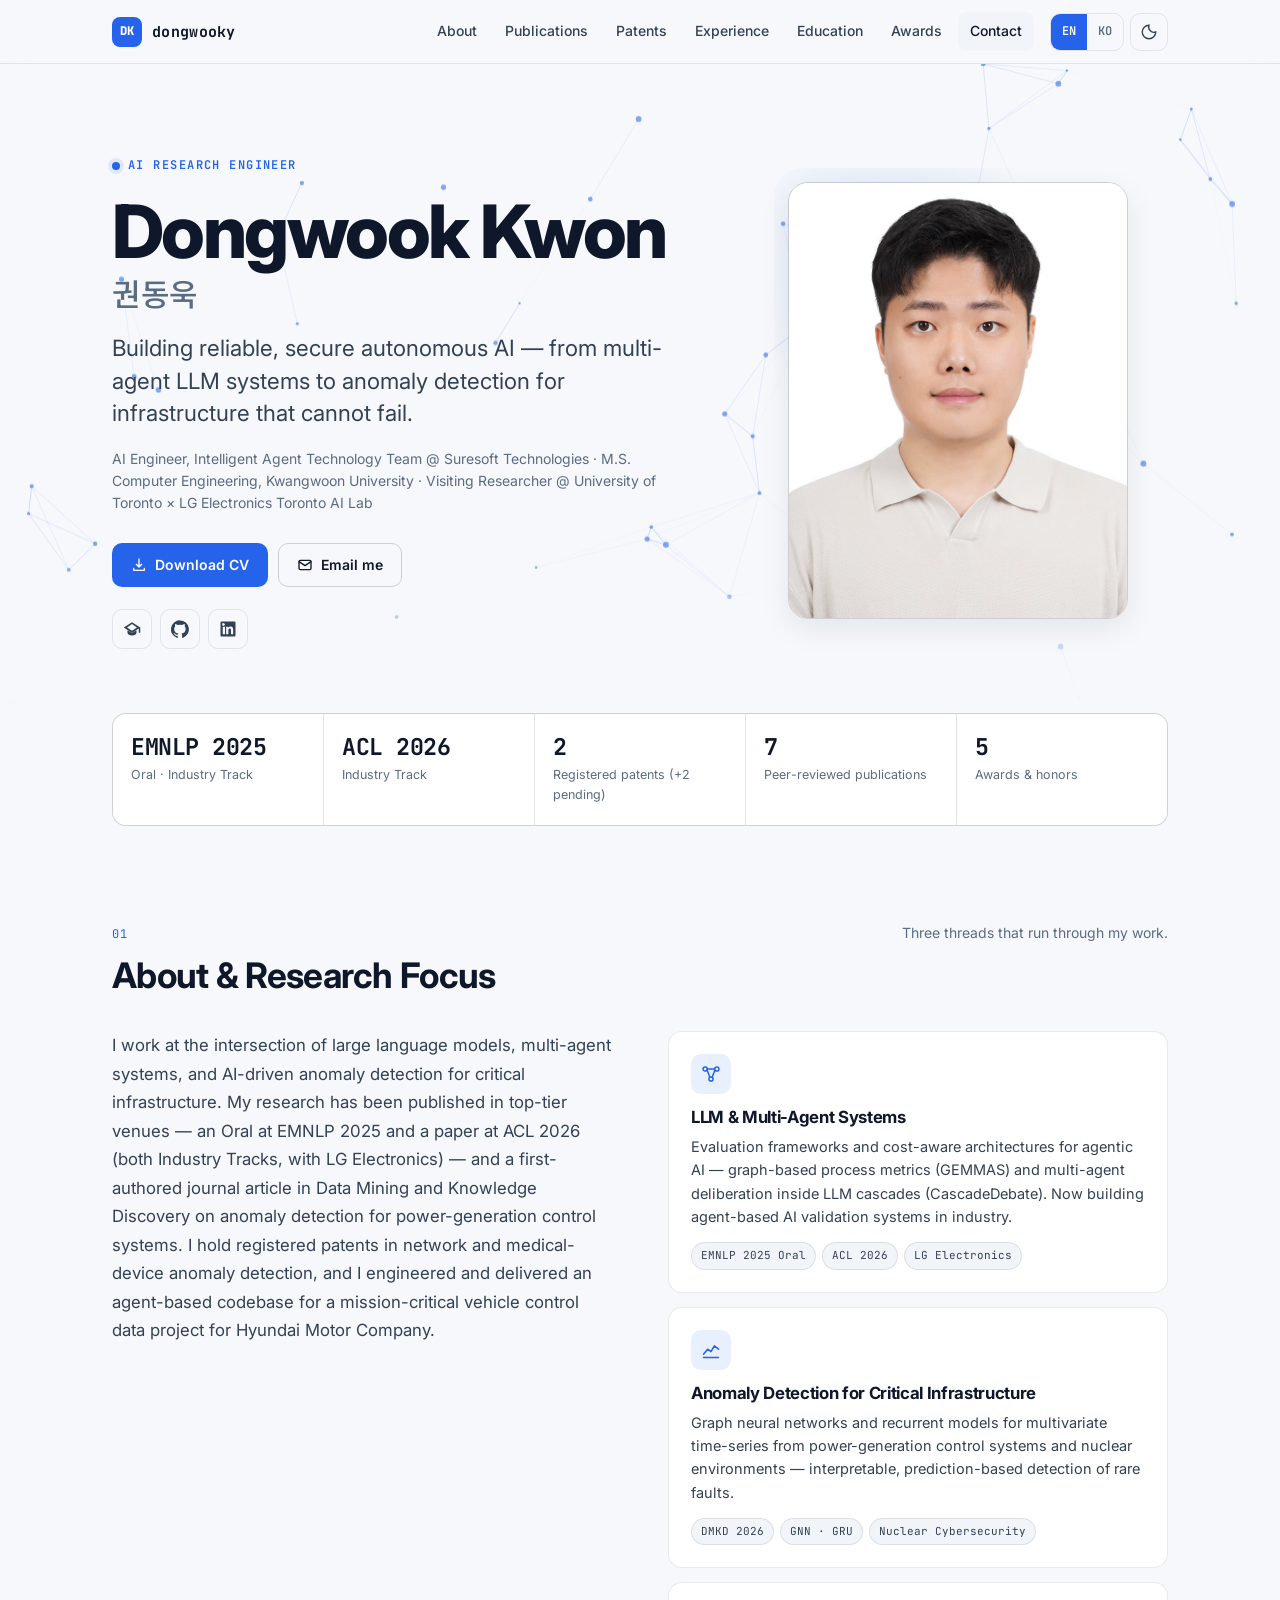
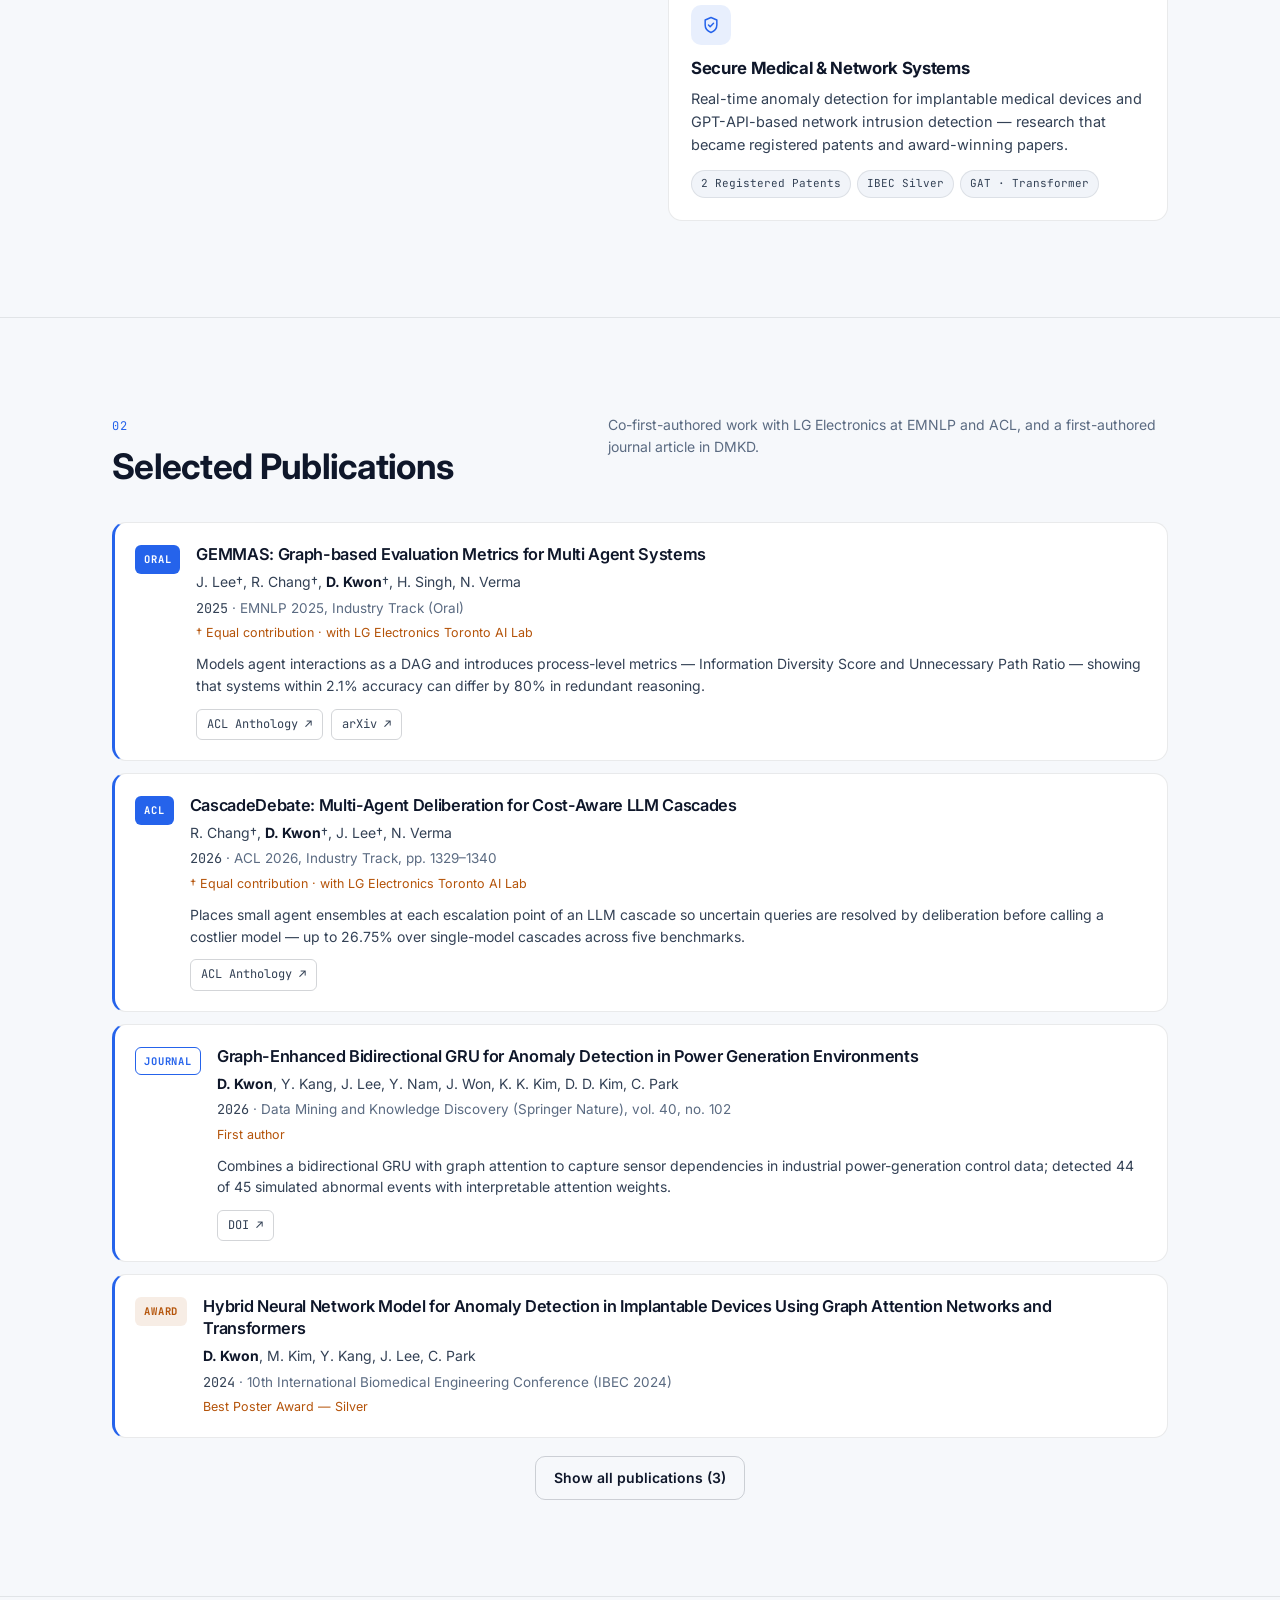
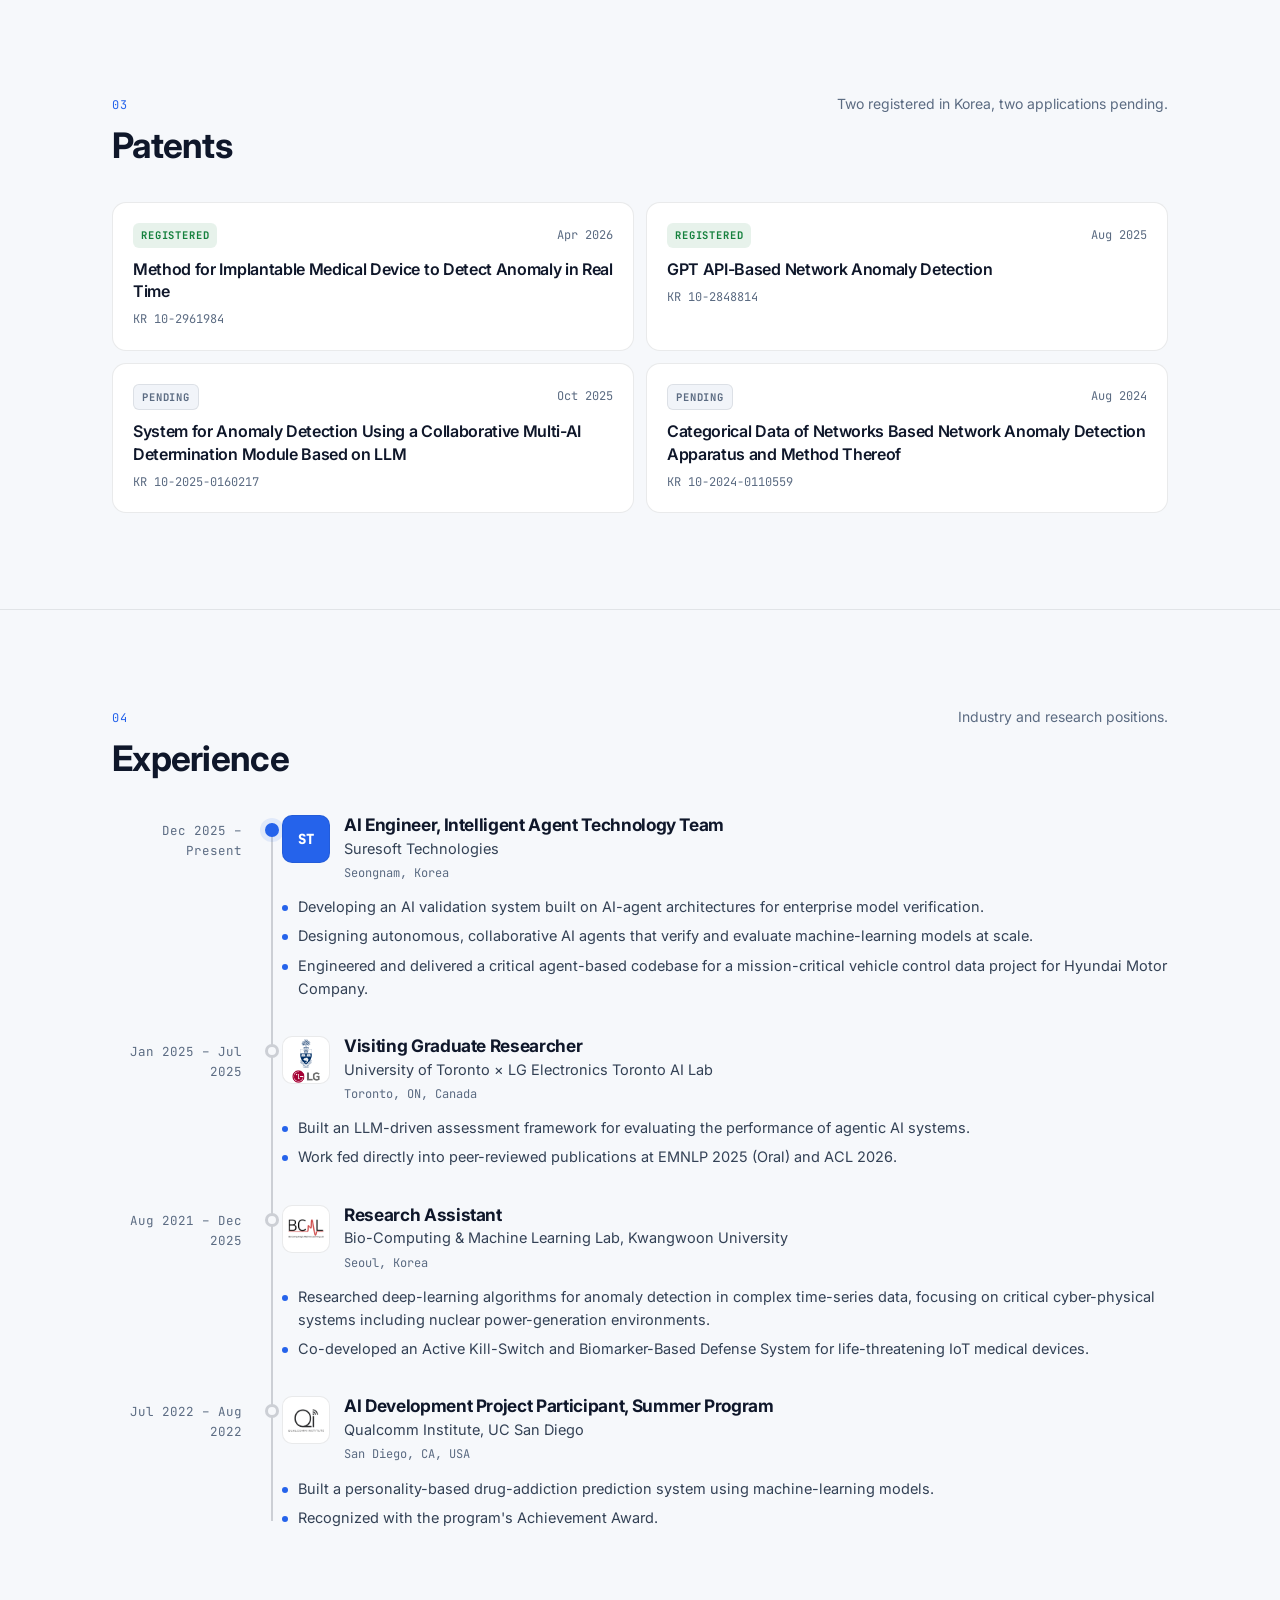
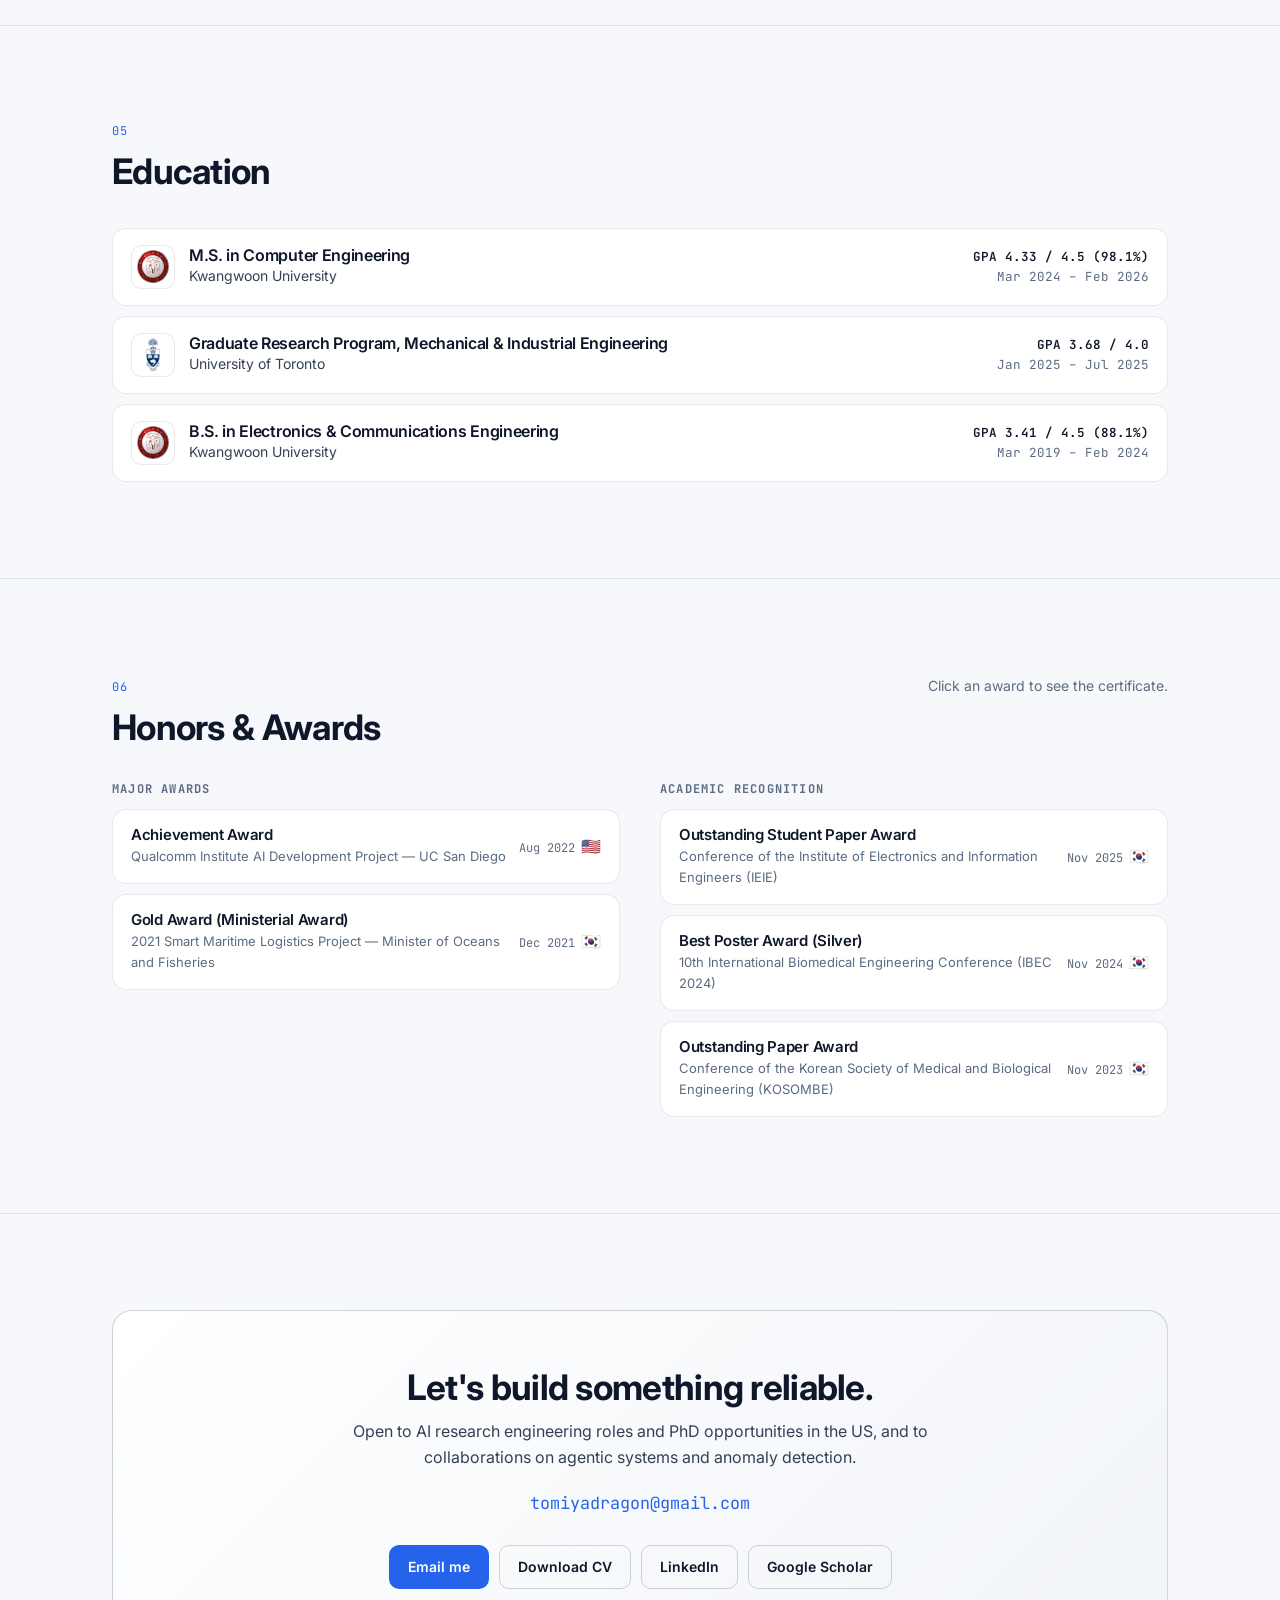
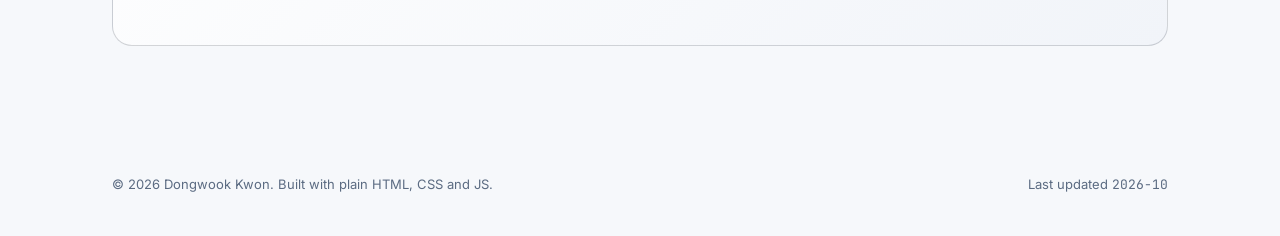
==== index.html @ 7deb4c3d "Remove 'open to roles' chip from hero Co-Authored-By: Claude Fable 5.1 <noreply@anthropic.com>" ====
<!doctype html>
<html lang="en">
<head>
  <meta charset="utf-8">
  <meta name="viewport" content="width=device-width, initial-scale=1">
  <title>Dongwook Kwon — AI Research Engineer</title>
  <meta name="description" content="Dongwook Kwon — AI Research Engineer working on LLM multi-agent systems and anomaly detection for critical infrastructure. EMNLP 2025 Oral, ACL 2026, DMKD journal, registered patents.">
  <meta name="author" content="Dongwook Kwon">
  <link rel="canonical" href="https://dongwooky.github.io/">
  <link rel="alternate" hreflang="en" href="https://dongwooky.github.io/">
  <link rel="alternate" hreflang="ko" href="https://dongwooky.github.io/?lang=ko">
  <meta name="theme-color" content="#0b0f17">

  <meta property="og:type" content="profile">
  <meta property="og:title" content="Dongwook Kwon — AI Research Engineer">
  <meta property="og:description" content="LLM multi-agent systems · anomaly detection for critical infrastructure · EMNLP 2025 Oral · ACL 2026 · registered patents.">
  <meta property="og:url" content="https://dongwooky.github.io/">
  <meta property="og:image" content="https://dongwooky.github.io/assets/img/og.jpg">
  <meta name="twitter:card" content="summary_large_image">

  <link rel="icon" href="data:image/svg+xml,%3Csvg xmlns='http://www.w3.org/2000/svg' viewBox='0 0 64 64'%3E%3Crect width='64' height='64' rx='14' fill='%235b9dff'/%3E%3Ctext x='32' y='42' font-family='ui-monospace,Menlo,monospace' font-size='28' font-weight='800' text-anchor='middle' fill='%230b0f17'%3EDK%3C/text%3E%3C/svg%3E">

  <link rel="preconnect" href="https://fonts.googleapis.com">
  <link rel="preconnect" href="https://fonts.gstatic.com" crossorigin>
  <link href="https://fonts.googleapis.com/css2?family=Inter:wght@400;500;600;700;800&family=JetBrains+Mono:wght@400;500;700&family=Noto+Sans+KR:wght@400;500;700&display=swap" rel="stylesheet">
  <link rel="stylesheet" href="assets/css/main.css">

  <script type="application/ld+json">
  {
    "@context": "https://schema.org",
    "@type": "Person",
    "name": "Dongwook Kwon",
    "alternateName": "권동욱",
    "jobTitle": "AI Research Engineer",
    "worksFor": { "@type": "Organization", "name": "Suresoft Technologies" },
    "alumniOf": [
      { "@type": "CollegeOrUniversity", "name": "Kwangwoon University" },
      { "@type": "CollegeOrUniversity", "name": "University of Toronto" }
    ],
    "url": "https://dongwooky.github.io/",
    "image": "https://dongwooky.github.io/assets/img/profile.jpg",
    "email": "mailto:tomiyadragon@gmail.com",
    "sameAs": [
      "https://scholar.google.com/citations?user=4dZoa_8AAAAJ",
      "https://github.com/dongwooky",
      "https://www.linkedin.com/in/dongwooky"
    ],
    "knowsAbout": ["Large Language Models", "Multi-Agent Systems", "Anomaly Detection", "Graph Neural Networks", "Cyber-Physical Systems Security"]
  }
  </script>
</head>
<body>

<header class="nav">
  <div class="container">
    <a class="brand" href="#top"><span class="brand-mark">DK</span><span data-lang-only="en">dongwooky</span><span data-lang-only="ko">권동욱</span></a>
    <nav class="nav-links" aria-label="Primary">
      <a href="#about" data-i18n="nav.about">About</a>
      <a href="#publications" data-i18n="nav.publications">Publications</a>
      <a href="#patents" data-i18n="nav.patents">Patents</a>
      <a href="#experience" data-i18n="nav.experience">Experience</a>
      <a href="#education" data-i18n="nav.education">Education</a>
      <a href="#awards" data-i18n="nav.awards">Awards</a>
      <a href="#contact" data-i18n="nav.contact">Contact</a>
    </nav>
    <div class="nav-tools">
      <div class="lang-toggle" role="group" aria-label="Language">
        <button type="button" data-lang="en" aria-pressed="true">EN</button>
        <button type="button" data-lang="ko" aria-pressed="false">KO</button>
      </div>
      <button class="icon-btn" id="theme-btn" type="button" aria-label="Toggle color theme">
        <svg viewBox="0 0 24 24" fill="none" stroke="currentColor" stroke-width="1.8" stroke-linecap="round"><path d="M12 3a9 9 0 1 0 9 9 7 7 0 0 1-9-9z"/></svg>
      </button>
      <button class="icon-btn menu-btn" id="menu-btn" type="button" aria-label="Menu" aria-expanded="false" aria-controls="mobile-menu">
        <svg viewBox="0 0 24 24" fill="none" stroke="currentColor" stroke-width="2" stroke-linecap="round"><path d="M4 7h16M4 12h16M4 17h16"/></svg>
      </button>
    </div>
  </div>
</header>
<nav class="mobile-menu" id="mobile-menu" aria-label="Mobile">
  <a href="#about" data-i18n="nav.about">About</a>
  <a href="#publications" data-i18n="nav.publications">Publications</a>
  <a href="#patents" data-i18n="nav.patents">Patents</a>
  <a href="#experience" data-i18n="nav.experience">Experience</a>
  <a href="#education" data-i18n="nav.education">Education</a>
  <a href="#awards" data-i18n="nav.awards">Awards</a>
  <a href="#contact" data-i18n="nav.contact">Contact</a>
</nav>

<main id="top">
  <!-- ① Hero -->
  <section class="hero">
    <canvas class="hero-bg" id="hero-bg" aria-hidden="true"></canvas>
    <div class="container">
      <div class="hero-grid">
        <div>
          <div class="eyebrow" id="hero-role">AI Research Engineer</div>
          <h1 id="hero-name">Dongwook Kwon<span class="alt">권동욱</span></h1>
          <p class="tagline" id="hero-tagline">Building reliable, secure autonomous AI — from multi-agent LLM systems to anomaly detection for infrastructure that cannot fail.</p>
          <p class="affil" id="hero-affil">AI Engineer @ Suresoft Technologies · M.S. Computer Engineering, Kwangwoon University · Visiting Researcher @ University of Toronto × LG Electronics Toronto AI Lab</p>
          <div class="cta-row">
            <a class="btn btn-primary" data-link="cv" href="Dongwook_Kwon_CV.pdf" download>
              <svg viewBox="0 0 24 24" fill="none" stroke="currentColor" stroke-width="2" stroke-linecap="round" stroke-linejoin="round"><path d="M12 3v12m0 0 4-4m-4 4-4-4M4 17v3h16v-3"/></svg>
              <span data-i18n="hero.cv">Download CV</span>
            </a>
            <a class="btn" data-link="email" href="mailto:tomiyadragon@gmail.com">
              <svg viewBox="0 0 24 24" fill="none" stroke="currentColor" stroke-width="2" stroke-linecap="round" stroke-linejoin="round"><rect x="3" y="5" width="18" height="14" rx="2"/><path d="m3 7 9 6 9-6"/></svg>
              <span data-i18n="hero.email">Email me</span>
            </a>
          </div>
          <div class="social-row">
            <a data-link="scholar" href="https://scholar.google.com/citations?user=4dZoa_8AAAAJ&hl=en" target="_blank" rel="noopener" aria-label="Google Scholar" title="Google Scholar">
              <svg viewBox="0 0 24 24" fill="currentColor"><path d="M12 3 1 10l11 7 9-5.7V17h2v-7L12 3zm0 2.4L18.6 10 12 14.2 5.4 10 12 5.4zM6 13.6V17c0 2 2.7 3.5 6 3.5s6-1.5 6-3.5v-3.4l-6 3.8-6-3.8z"/></svg>
            </a>
            <a data-link="github" href="https://github.com/dongwooky" target="_blank" rel="noopener" aria-label="GitHub" title="GitHub">
              <svg viewBox="0 0 24 24" fill="currentColor"><path d="M12 .5a12 12 0 0 0-3.8 23.4c.6.1.8-.3.8-.6v-2.2c-3.3.7-4-1.4-4-1.4-.6-1.4-1.4-1.8-1.4-1.8-1.1-.7.1-.7.1-.7 1.2.1 1.8 1.2 1.8 1.2 1.1 1.8 2.8 1.3 3.5 1 .1-.8.4-1.3.8-1.6-2.7-.3-5.5-1.3-5.5-5.9 0-1.3.5-2.4 1.2-3.2-.1-.3-.5-1.5.1-3.2 0 0 1-.3 3.3 1.2a11.5 11.5 0 0 1 6 0c2.3-1.5 3.3-1.2 3.3-1.2.6 1.7.2 2.9.1 3.2.8.8 1.2 1.9 1.2 3.2 0 4.6-2.8 5.6-5.5 5.9.4.4.8 1.1.8 2.2v3.3c0 .3.2.7.8.6A12 12 0 0 0 12 .5z"/></svg>
            </a>
            <a data-link="linkedin" href="https://www.linkedin.com/in/dongwooky" target="_blank" rel="noopener" aria-label="LinkedIn" title="LinkedIn">
              <svg viewBox="0 0 24 24" fill="currentColor"><path d="M20.4 2H3.6A1.6 1.6 0 0 0 2 3.6v16.8A1.6 1.6 0 0 0 3.6 22h16.8a1.6 1.6 0 0 0 1.6-1.6V3.6A1.6 1.6 0 0 0 20.4 2zM8 19H5V9h3v10zM6.5 7.7a1.8 1.8 0 1 1 0-3.5 1.8 1.8 0 0 1 0 3.5zM19 19h-3v-4.9c0-1.2 0-2.7-1.6-2.7s-1.9 1.3-1.9 2.6V19h-3V9h2.9v1.4a3.2 3.2 0 0 1 2.9-1.6c3 0 3.6 2 3.6 4.6V19z"/></svg>
            </a>
          </div>
        </div>
        <div class="hero-photo">
          <img src="assets/img/profile.jpg" alt="Portrait of Dongwook Kwon" width="700" height="900" fetchpriority="high">
        </div>
      </div>
    </div>
  </section>

  <!-- Impact strip -->
  <div class="impact">
    <div class="container">
      <div class="impact-grid" id="impact-grid"></div>
    </div>
  </div>

  <!-- ② About + research focus -->
  <section class="section" id="about">
    <div class="container">
      <div class="section-head reveal">
        <div><span class="num">01</span><h2 data-i18n="about.title">About & Research Focus</h2></div>
        <p class="sub" data-i18n="about.sub">Three threads that run through my work.</p>
      </div>
      <div class="about-grid">
        <p class="about-text reveal" id="about-text"></p>
        <div class="research-cards reveal" id="research-cards"></div>
      </div>
    </div>
  </section>

  <!-- ③ Publications -->
  <section class="section" id="publications">
    <div class="container">
      <div class="section-head reveal">
        <div><span class="num">02</span><h2 data-i18n="pubs.title">Selected Publications</h2></div>
        <p class="sub" data-i18n="pubs.sub"></p>
      </div>
      <div class="pub-list reveal" id="pub-featured">
        <noscript>
          <p>GEMMAS: Graph-based Evaluation Metrics for Multi Agent Systems — EMNLP 2025 Industry Track (Oral). CascadeDebate: Multi-Agent Deliberation for Cost-Aware LLM Cascades — ACL 2026 Industry Track. Graph-Enhanced Bidirectional GRU for Anomaly Detection in Power Generation Environments — Data Mining and Knowledge Discovery, 2026.</p>
        </noscript>
      </div>
      <div class="pub-list pub-rest" id="pub-rest" hidden></div>
      <div class="pub-more"><button class="btn" id="pub-toggle" type="button" aria-expanded="false" aria-controls="pub-rest" hidden></button></div>
    </div>
  </section>

  <!-- ④ Patents -->
  <section class="section" id="patents">
    <div class="container">
      <div class="section-head reveal">
        <div><span class="num">03</span><h2 data-i18n="patents.title">Patents</h2></div>
        <p class="sub" data-i18n="patents.sub"></p>
      </div>
      <div class="patent-grid reveal" id="patent-grid"></div>
    </div>
  </section>

  <!-- ⑤ Experience -->
  <section class="section" id="experience">
    <div class="container">
      <div class="section-head reveal">
        <div><span class="num">04</span><h2 data-i18n="exp.title">Experience</h2></div>
        <p class="sub" data-i18n="exp.sub"></p>
      </div>
      <div class="timeline reveal" id="timeline"></div>
    </div>
  </section>

  <!-- ⑥ Education -->
  <section class="section" id="education">
    <div class="container">
      <div class="section-head reveal">
        <div><span class="num">05</span><h2 data-i18n="edu.title">Education</h2></div>
      </div>
      <div class="edu-list reveal" id="edu-list"></div>
    </div>
  </section>

  <!-- ⑦ Awards -->
  <section class="section" id="awards">
    <div class="container">
      <div class="section-head reveal">
        <div><span class="num">06</span><h2 data-i18n="awards.title">Honors & Awards</h2></div>
        <p class="sub" data-i18n="awards.sub"></p>
      </div>
      <div class="award-groups reveal">
        <div class="award-group"><h3 data-i18n="awards.major">Major awards</h3><div class="award-list" id="awards-major"></div></div>
        <div class="award-group"><h3 data-i18n="awards.academic">Academic recognition</h3><div class="award-list" id="awards-academic"></div></div>
      </div>
    </div>
  </section>

  <!-- ⑧ Contact -->
  <section class="section" id="contact">
    <div class="container">
      <div class="contact-box reveal">
        <h2 data-i18n="contact.title">Let's build something reliable.</h2>
        <p data-i18n="contact.sub"></p>
        <a class="email" data-link="email" href="mailto:tomiyadragon@gmail.com">tomiyadragon@gmail.com</a>
        <div class="cta-row">
          <a class="btn btn-primary" data-link="email" href="mailto:tomiyadragon@gmail.com"><span data-i18n="hero.email">Email me</span></a>
          <a class="btn" data-link="cv" href="Dongwook_Kwon_CV.pdf" download><span data-i18n="hero.cv">Download CV</span></a>
          <a class="btn" data-link="linkedin" href="https://www.linkedin.com/in/dongwooky" target="_blank" rel="noopener">LinkedIn</a>
          <a class="btn" data-link="scholar" href="https://scholar.google.com/citations?user=4dZoa_8AAAAJ&hl=en" target="_blank" rel="noopener">Google Scholar</a>
        </div>
      </div>
    </div>
  </section>
</main>

<footer>
  <div class="container">
    <span>© <span id="year"></span> <span data-i18n="footer.rights">Dongwook Kwon.</span></span>
    <span><span data-i18n="footer.updated">Last updated</span> <span class="mono">2026-10</span></span>
  </div>
</footer>

<div class="lightbox" id="lightbox" role="dialog" aria-modal="true" aria-label="Award certificate">
  <button class="close" type="button" aria-label="Close">
    <svg viewBox="0 0 24 24" width="20" height="20" fill="none" stroke="currentColor" stroke-width="2" stroke-linecap="round"><path d="M6 6l12 12M18 6 6 18"/></svg>
  </button>
  <img src="" alt="">
  <div class="cap"></div>
</div>

<script src="assets/js/network-bg.js" defer></script>
<script src="assets/js/main.js" defer></script>
</body>
</html>
---- assets/css/main.css ----
/* ==========================================================================
   dongwooky.github.io — design tokens & layout
   One accent color, dark by default, light via system preference or toggle.
   ========================================================================== */

:root {
  --bg: #0b0f17;
  --bg-2: #0f1520;
  --surface: #141b28;
  --surface-2: #1a2334;
  --border: rgba(255, 255, 255, 0.08);
  --border-strong: rgba(255, 255, 255, 0.16);
  --text: #e9eef6;
  --text-2: #b7c2d3;
  --muted: #8b97ab;
  --accent: #5b9dff;
  --accent-ink: #0b0f17;
  --accent-soft: rgba(91, 157, 255, 0.14);
  --green: #3ecf8e;
  --green-soft: rgba(62, 207, 142, 0.14);
  --amber: #f5b14c;
  --amber-soft: rgba(245, 177, 76, 0.14);
  --shadow: 0 10px 30px rgba(0, 0, 0, 0.35);
  --radius: 14px;
  --radius-sm: 8px;
  --font-sans: "Inter", "Noto Sans KR", system-ui, -apple-system, "Segoe UI", sans-serif;
  --font-mono: "JetBrains Mono", ui-monospace, SFMono-Regular, Menlo, monospace;
  --nav-h: 64px;
  --max-w: 1120px;
  --gutter: 16px;
  color-scheme: dark;
}

:root[data-theme="light"] {
  --bg: #f6f8fb;
  --bg-2: #ffffff;
  --surface: #ffffff;
  --surface-2: #f1f4f9;
  --border: rgba(15, 23, 42, 0.09);
  --border-strong: rgba(15, 23, 42, 0.18);
  --text: #0f172a;
  --text-2: #334155;
  --muted: #5b6b82;
  --accent: #2563eb;
  --accent-ink: #ffffff;
  --accent-soft: rgba(37, 99, 235, 0.1);
  --green: #15803d;
  --green-soft: rgba(21, 128, 61, 0.1);
  --amber: #b45309;
  --amber-soft: rgba(180, 83, 9, 0.1);
  --shadow: 0 10px 30px rgba(15, 23, 42, 0.08);
  color-scheme: light;
}

@media (prefers-color-scheme: light) {
  :root:not([data-theme="dark"]) {
    --bg: #f6f8fb;
    --bg-2: #ffffff;
    --surface: #ffffff;
    --surface-2: #f1f4f9;
    --border: rgba(15, 23, 42, 0.09);
    --border-strong: rgba(15, 23, 42, 0.18);
    --text: #0f172a;
    --text-2: #334155;
    --muted: #5b6b82;
    --accent: #2563eb;
    --accent-ink: #ffffff;
    --accent-soft: rgba(37, 99, 235, 0.1);
    --green: #15803d;
    --green-soft: rgba(21, 128, 61, 0.1);
    --amber: #b45309;
    --amber-soft: rgba(180, 83, 9, 0.1);
    --shadow: 0 10px 30px rgba(15, 23, 42, 0.08);
    color-scheme: light;
  }
}

/* ---------- base ---------- */
*, *::before, *::after { box-sizing: border-box; }
html { scroll-behavior: smooth; -webkit-text-size-adjust: 100%; }
html:lang(ko) { --font-sans: "Noto Sans KR", "Inter", system-ui, sans-serif; }
body {
  margin: 0;
  background: var(--bg);
  color: var(--text);
  font-family: var(--font-sans);
  font-size: 16px;
  line-height: 1.6;
  -webkit-font-smoothing: antialiased;
  overflow-x: hidden;
}
h1, h2, h3, h4 { margin: 0; line-height: 1.15; letter-spacing: -0.02em; }
p { margin: 0; }
a { color: var(--accent); text-decoration: none; }
a:hover { text-decoration: underline; text-underline-offset: 3px; }
ul { margin: 0; padding: 0; list-style: none; }
img { max-width: 100%; display: block; }
button { font: inherit; color: inherit; background: none; border: 0; cursor: pointer; padding: 0; }
:focus-visible { outline: 2px solid var(--accent); outline-offset: 3px; border-radius: 4px; }
.sr-only { position: absolute; width: 1px; height: 1px; overflow: hidden; clip: rect(0 0 0 0); white-space: nowrap; }
.mono { font-family: var(--font-mono); }

.container { width: 100%; max-width: var(--max-w); margin: 0 auto; padding: 0 var(--gutter); }
@media (min-width: 720px) { :root { --gutter: 32px; } }

/* ---------- nav ---------- */
.nav {
  position: sticky; top: 0; z-index: 50;
  height: var(--nav-h);
  background: color-mix(in srgb, var(--bg) 78%, transparent);
  backdrop-filter: blur(14px); -webkit-backdrop-filter: blur(14px);
  border-bottom: 1px solid var(--border);
}
.nav .container { height: 100%; display: flex; align-items: center; gap: 16px; }
.brand {
  font-family: var(--font-mono); font-weight: 700; font-size: 15px; letter-spacing: 0.02em;
  color: var(--text); display: inline-flex; align-items: center; gap: 10px; text-decoration: none;
}
.brand:hover { text-decoration: none; }
.brand-mark {
  width: 30px; height: 30px; border-radius: 8px; background: var(--accent); color: var(--accent-ink);
  display: grid; place-items: center; font-size: 12px; font-weight: 800;
}
.nav-links { display: none; margin-left: auto; gap: 4px; }
.nav-links a {
  color: var(--text-2); font-size: 14px; font-weight: 500; padding: 8px 12px; border-radius: 8px;
}
.nav-links a:hover, .nav-links a.active { color: var(--text); background: var(--surface-2); text-decoration: none; }
.nav-tools { margin-left: auto; display: flex; align-items: center; gap: 6px; }
@media (min-width: 900px) { .nav-links { display: flex; } .nav-tools { margin-left: 0; } }

.icon-btn {
  width: 38px; height: 38px; border-radius: 10px; display: grid; place-items: center;
  color: var(--text-2); border: 1px solid var(--border);
}
.icon-btn:hover { background: var(--surface-2); color: var(--text); }
.icon-btn svg { width: 18px; height: 18px; }
.lang-toggle {
  display: inline-flex; border: 1px solid var(--border); border-radius: 10px; overflow: hidden; height: 38px;
  font-family: var(--font-mono); font-size: 12px; font-weight: 600;
}
.lang-toggle button { padding: 0 11px; color: var(--muted); }
.lang-toggle button[aria-pressed="true"] { background: var(--accent); color: var(--accent-ink); }
.menu-btn { display: grid; }
@media (min-width: 900px) { .menu-btn { display: none; } }

.mobile-menu {
  display: none; position: fixed; inset: var(--nav-h) 0 auto 0; z-index: 49;
  background: var(--bg-2); border-bottom: 1px solid var(--border); padding: 8px var(--gutter) 16px;
}
.mobile-menu.open { display: block; }
.mobile-menu a { display: block; padding: 12px 8px; color: var(--text); font-weight: 500; border-radius: 8px; }
.mobile-menu a:hover { background: var(--surface-2); text-decoration: none; }

/* ---------- hero ---------- */
.hero { position: relative; overflow: hidden; padding: 56px 0 40px; }
.hero-bg { position: absolute; inset: 0; width: 100%; height: 100%; pointer-events: none; }
.hero::after {
  content: ""; position: absolute; inset: auto 0 0 0; height: 160px; pointer-events: none;
  background: linear-gradient(to bottom, transparent, var(--bg));
}
.hero .container { position: relative; z-index: 1; }
.hero-grid { display: grid; gap: 28px; align-items: center; }
.hero-photo { order: -1; }
@media (min-width: 860px) {
  .hero-grid { grid-template-columns: 1.4fr 1fr; gap: 48px; }
  .hero { padding: 88px 0 56px; }
  .hero-photo { order: 0; }
}

.eyebrow {
  display: inline-flex; align-items: center; gap: 8px;
  font-family: var(--font-mono); font-size: 12px; font-weight: 600; letter-spacing: 0.12em; text-transform: uppercase;
  color: var(--accent); margin-bottom: 18px;
}
.eyebrow::before { content: ""; width: 8px; height: 8px; border-radius: 50%; background: var(--accent); box-shadow: 0 0 0 4px var(--accent-soft); }
.hero h1 {
  font-size: clamp(2.6rem, 7vw, 4.6rem); font-weight: 800; letter-spacing: -0.035em; line-height: 1.02;
}
.hero h1 .alt { display: block; font-size: 0.42em; font-weight: 500; color: var(--muted); letter-spacing: 0.02em; margin-top: 10px; }
.hero .tagline { font-size: clamp(1.1rem, 2.2vw, 1.4rem); color: var(--text-2); margin-top: 22px; max-width: 34em; line-height: 1.45; font-weight: 400; }
.hero .affil { color: var(--muted); font-size: 14px; margin-top: 18px; max-width: 40em; }
.cta-row { display: flex; flex-wrap: wrap; gap: 10px; margin-top: 28px; }
.btn {
  display: inline-flex; align-items: center; gap: 8px; height: 44px; padding: 0 18px; border-radius: 10px;
  font-weight: 600; font-size: 14px; border: 1px solid var(--border-strong); color: var(--text);
  transition: transform 0.15s ease, background 0.15s ease;
}
.btn:hover { text-decoration: none; background: var(--surface-2); transform: translateY(-1px); }
.btn svg { width: 16px; height: 16px; }
.btn-primary { background: var(--accent); color: var(--accent-ink); border-color: transparent; }
.btn-primary:hover { background: var(--accent); filter: brightness(1.08); }
.social-row { display: flex; gap: 8px; margin-top: 22px; }
.social-row a { width: 40px; height: 40px; border-radius: 10px; border: 1px solid var(--border); display: grid; place-items: center; color: var(--text-2); }
.social-row a:hover { color: var(--text); background: var(--surface-2); text-decoration: none; }
.social-row svg { width: 18px; height: 18px; }

/* mobile: compact square portrait above the name; desktop: tall portrait beside it */
.hero-photo { position: relative; width: 148px; margin: 0 0 8px; }
.hero-photo img {
  width: 100%; height: auto; aspect-ratio: 1; object-fit: cover; object-position: 50% 30%; border-radius: 20px;
  border: 1px solid var(--border-strong); box-shadow: var(--shadow);
}
@media (min-width: 860px) {
  .hero-photo { width: 100%; max-width: 340px; margin: 0 auto; }
  .hero-photo img { aspect-ratio: 7 / 9; object-position: 50% 50%; }
}
.hero-photo::before {
  content: ""; position: absolute; inset: -14px; border-radius: 28px; z-index: -1;
  background: radial-gradient(60% 60% at 30% 20%, var(--accent-soft), transparent 70%);
}

/* ---------- impact strip ---------- */
.impact { position: relative; z-index: 1; margin-top: 8px; }
.impact-grid {
  display: grid; grid-template-columns: repeat(2, 1fr); gap: 1px;
  background: var(--border); border: 1px solid var(--border); border-radius: var(--radius); overflow: hidden;
}
@media (min-width: 760px) { .impact-grid { grid-template-columns: repeat(5, 1fr); } }
.stat { background: var(--surface); padding: 20px 18px; color: inherit; display: block; }
.stat:hover { background: var(--surface-2); text-decoration: none; }
.stat .v { font-family: var(--font-mono); font-size: 1.45rem; font-weight: 700; letter-spacing: -0.02em; color: var(--text); line-height: 1.1; }
.stat .l { font-size: 12.5px; color: var(--muted); margin-top: 6px; }
.stat:last-child:nth-child(odd) { grid-column: span 2; }
@media (min-width: 760px) { .stat:last-child:nth-child(odd) { grid-column: auto; } }

/* ---------- sections ---------- */
.section { padding: 72px 0; }
@media (min-width: 860px) { .section { padding: 96px 0; } }
.section + .section { border-top: 1px solid var(--border); }
.section-head { display: flex; align-items: baseline; justify-content: space-between; gap: 16px; flex-wrap: wrap; margin-bottom: 36px; }
.section-head h2 { font-size: clamp(1.6rem, 3.4vw, 2.2rem); font-weight: 700; }
.section-head .num { font-family: var(--font-mono); font-size: 12px; color: var(--accent); letter-spacing: 0.1em; margin-bottom: 10px; display: block; }
.section-head .sub { color: var(--muted); font-size: 14px; max-width: 40em; }

/* about */
.about-grid { display: grid; gap: 40px; }
@media (min-width: 860px) { .about-grid { grid-template-columns: 1fr 1fr; gap: 56px; align-items: start; } }
.about-text { font-size: 1.05rem; color: var(--text-2); line-height: 1.7; }
.research-cards { display: grid; gap: 14px; }
.card {
  background: var(--surface); border: 1px solid var(--border); border-radius: var(--radius); padding: 22px;
  transition: border-color 0.2s ease, transform 0.2s ease;
}
.card:hover { border-color: var(--border-strong); transform: translateY(-2px); }
.card-icon { width: 40px; height: 40px; border-radius: 10px; background: var(--accent-soft); color: var(--accent); display: grid; place-items: center; margin-bottom: 14px; }
.card-icon svg { width: 20px; height: 20px; }
.card h3 { font-size: 1.05rem; font-weight: 700; margin-bottom: 8px; }
.card p { color: var(--text-2); font-size: 14.5px; }
.tags { display: flex; flex-wrap: wrap; gap: 6px; margin-top: 14px; }
.tag { font-family: var(--font-mono); font-size: 11px; padding: 4px 9px; border-radius: 999px; background: var(--surface-2); color: var(--text-2); border: 1px solid var(--border); }

/* publications */
.pub-list { display: grid; gap: 12px; }
.pub {
  display: grid; grid-template-columns: auto 1fr; gap: 16px; align-items: start;
  background: var(--surface); border: 1px solid var(--border); border-radius: var(--radius); padding: 20px;
}
.pub.featured { border-left: 3px solid var(--accent); }
.badge {
  font-family: var(--font-mono); font-size: 10.5px; font-weight: 700; letter-spacing: 0.08em;
  padding: 5px 8px; border-radius: 6px; white-space: nowrap; margin-top: 2px;
  border: 1px solid var(--border-strong); color: var(--text-2);
}
.badge-ORAL, .badge-ACL { background: var(--accent); color: var(--accent-ink); border-color: transparent; }
.badge-JOURNAL { border-color: var(--accent); color: var(--accent); }
.badge-AWARD { background: var(--amber-soft); color: var(--amber); border-color: transparent; }
.pub h3 { font-size: 1.02rem; font-weight: 600; line-height: 1.35; }
.pub .authors { color: var(--text-2); font-size: 14px; margin-top: 6px; }
.pub .authors b { color: var(--text); font-weight: 700; }
.pub .venue { font-size: 13.5px; color: var(--muted); margin-top: 4px; }
.pub .venue .yr { font-family: var(--font-mono); color: var(--text-2); }
.pub .note { font-size: 12.5px; color: var(--amber); margin-top: 4px; }
.pub .summary { font-size: 14px; color: var(--text-2); margin-top: 10px; line-height: 1.55; }
.pub .links { display: flex; flex-wrap: wrap; gap: 8px; margin-top: 12px; }
.pub .links a {
  font-family: var(--font-mono); font-size: 12px; padding: 5px 10px; border-radius: 6px;
  border: 1px solid var(--border-strong); color: var(--text-2);
}
.pub .links a:hover { text-decoration: none; color: var(--text); background: var(--surface-2); }
.pub-more { margin-top: 18px; text-align: center; }
.pub-rest[hidden] { display: none; }
.pub-rest { margin-top: 12px; }

/* patents */
.patent-grid { display: grid; gap: 12px; }
@media (min-width: 760px) { .patent-grid { grid-template-columns: 1fr 1fr; } }
.patent { background: var(--surface); border: 1px solid var(--border); border-radius: var(--radius); padding: 20px; }
.patent-top { display: flex; align-items: center; justify-content: space-between; gap: 10px; margin-bottom: 10px; }
.status { font-family: var(--font-mono); font-size: 10.5px; font-weight: 700; letter-spacing: 0.08em; padding: 4px 8px; border-radius: 6px; }
.status-registered { background: var(--green-soft); color: var(--green); }
.status-pending { background: var(--surface-2); color: var(--muted); border: 1px solid var(--border); }
.patent .date { font-family: var(--font-mono); font-size: 12px; color: var(--muted); }
.patent h3 { font-size: 1rem; font-weight: 600; line-height: 1.4; }
.patent .num { font-family: var(--font-mono); font-size: 12px; color: var(--muted); margin-top: 8px; }

/* experience timeline */
.timeline { position: relative; display: grid; gap: 0; }
.timeline::before { content: ""; position: absolute; left: 11px; top: 8px; bottom: 8px; width: 2px; background: var(--border-strong); }
.exp { position: relative; padding: 0 0 36px 40px; }
.exp:last-child { padding-bottom: 0; }
.exp::before {
  content: ""; position: absolute; left: 5px; top: 8px; width: 14px; height: 14px; border-radius: 50%;
  background: var(--bg); border: 3px solid var(--border-strong);
}
.exp.current::before { border-color: var(--accent); background: var(--accent); box-shadow: 0 0 0 5px var(--accent-soft); }
.exp-head { display: flex; align-items: flex-start; gap: 14px; }
.exp-logo {
  flex: 0 0 48px; width: 48px; height: 48px; border-radius: 10px; background: #fff; border: 1px solid var(--border);
  display: grid; place-items: center; overflow: hidden;
}
.exp-logo img { width: 80%; height: 80%; object-fit: contain; }
.exp-logo.mono { background: var(--accent); color: var(--accent-ink); font-family: var(--font-mono); font-weight: 800; font-size: 14px; }
.exp-logo.dual { background: #fff; display: grid; grid-template-rows: 1fr 1fr; }
.exp-logo.dual img { width: 70%; height: 90%; margin: 0 auto; }
.exp h3 { font-size: 1.08rem; font-weight: 700; }
.exp .org { color: var(--text-2); font-size: 14.5px; margin-top: 2px; }
.exp .meta { font-family: var(--font-mono); font-size: 12px; color: var(--muted); margin-top: 4px; }
.exp ul { margin-top: 12px; display: grid; gap: 6px; color: var(--text-2); font-size: 14.5px; }
.exp li { position: relative; padding-left: 16px; }
.exp li::before { content: ""; position: absolute; left: 0; top: 10px; width: 6px; height: 6px; border-radius: 50%; background: var(--accent); }
@media (min-width: 860px) {
  .timeline::before { left: 159px; }
  .exp { display: grid; grid-template-columns: 130px 1fr; gap: 40px; padding-left: 0; }
  .exp::before { left: 153px; }
  .exp .period-col { font-family: var(--font-mono); font-size: 12.5px; color: var(--muted); padding-top: 6px; text-align: right; }
  .exp .meta .period { display: none; }
}
.exp .period-col { display: none; }
@media (min-width: 860px) { .exp .period-col { display: block; } }

/* education */
.edu-list { display: grid; gap: 10px; }
.edu {
  display: grid; grid-template-columns: 44px 1fr; gap: 14px; align-items: center;
  background: var(--surface); border: 1px solid var(--border); border-radius: var(--radius); padding: 16px 18px;
}
@media (min-width: 760px) { .edu { grid-template-columns: 44px 1fr auto; } }
.edu-logo { width: 44px; height: 44px; border-radius: 10px; background: #fff; border: 1px solid var(--border); display: grid; place-items: center; overflow: hidden; }
.edu-logo img { width: 78%; height: 78%; object-fit: contain; }
.edu h3 { font-size: 1rem; font-weight: 600; }
.edu .school { color: var(--text-2); font-size: 14px; }
.edu .right { font-family: var(--font-mono); font-size: 12.5px; color: var(--muted); text-align: left; }
@media (min-width: 760px) { .edu .right { text-align: right; } }
.edu .right b { color: var(--text); font-weight: 600; display: block; }

/* awards */
.award-groups { display: grid; gap: 28px; }
@media (min-width: 860px) { .award-groups { grid-template-columns: 1fr 1fr; gap: 40px; } }
.award-group h3 { font-family: var(--font-mono); font-size: 12px; letter-spacing: 0.1em; text-transform: uppercase; color: var(--muted); margin-bottom: 12px; }
.award-list { display: grid; gap: 10px; }
.award {
  width: 100%; text-align: left; display: grid; grid-template-columns: 1fr auto; gap: 12px; align-items: center;
  background: var(--surface); border: 1px solid var(--border); border-radius: var(--radius); padding: 16px 18px;
  color: inherit; transition: border-color 0.2s ease;
}
.award.clickable:hover { border-color: var(--accent); cursor: zoom-in; }
.award h4 { font-size: 15px; font-weight: 600; }
.award .issuer { font-size: 13px; color: var(--muted); margin-top: 3px; }
.award .date { font-family: var(--font-mono); font-size: 12px; color: var(--muted); white-space: nowrap; }
.award .flag { font-size: 16px; margin-left: 6px; }

/* contact */
.contact-box {
  background: linear-gradient(135deg, var(--surface) 0%, var(--surface-2) 100%);
  border: 1px solid var(--border-strong); border-radius: 20px; padding: 40px 24px; text-align: center;
}
@media (min-width: 760px) { .contact-box { padding: 56px 48px; } }
.contact-box h2 { font-size: clamp(1.6rem, 3.4vw, 2.2rem); }
.contact-box p { color: var(--text-2); margin-top: 12px; max-width: 36em; margin-inline: auto; }
.contact-box .email { font-family: var(--font-mono); font-size: 1.05rem; display: inline-block; margin-top: 20px; }
.contact-box .cta-row { justify-content: center; }

footer { padding: 32px 0 40px; color: var(--muted); font-size: 13px; }
footer .container { display: flex; flex-wrap: wrap; gap: 12px; justify-content: space-between; }

/* lightbox */
.lightbox { position: fixed; inset: 0; z-index: 100; background: rgba(0,0,0,0.85); display: none; place-items: center; padding: 20px; }
.lightbox.open { display: grid; }
.lightbox img { max-width: min(92vw, 900px); max-height: 86vh; border-radius: 10px; box-shadow: 0 20px 60px rgba(0,0,0,0.6); }
.lightbox .close { position: absolute; top: 16px; right: 16px; color: #fff; width: 44px; height: 44px; border-radius: 50%; background: rgba(255,255,255,0.12); display: grid; place-items: center; }
.lightbox .cap { position: absolute; bottom: 20px; left: 50%; transform: translateX(-50%); color: #fff; font-size: 13px; background: rgba(0,0,0,0.5); padding: 6px 12px; border-radius: 999px; white-space: nowrap; max-width: 90vw; overflow: hidden; text-overflow: ellipsis; }

/* reveal */
.reveal { opacity: 0; transform: translateY(14px); transition: opacity 0.6s ease, transform 0.6s ease; }
.reveal.in { opacity: 1; transform: none; }
@media (prefers-reduced-motion: reduce) {
  html { scroll-behavior: auto; }
  .reveal { opacity: 1; transform: none; transition: none; }
  .card, .btn { transition: none; }
}

/* lang visibility helpers */
[data-lang-only] { display: none; }
html:lang(en) [data-lang-only="en"], html:lang(ko) [data-lang-only="ko"] { display: initial; }

/* print: a clean one-column version */
@media print {
  .nav, .hero-bg, .social-row, .cta-row, .mobile-menu, .pub-more, .lightbox, footer { display: none !important; }
  body { background: #fff; color: #000; }
  .section { padding: 24px 0; }
}
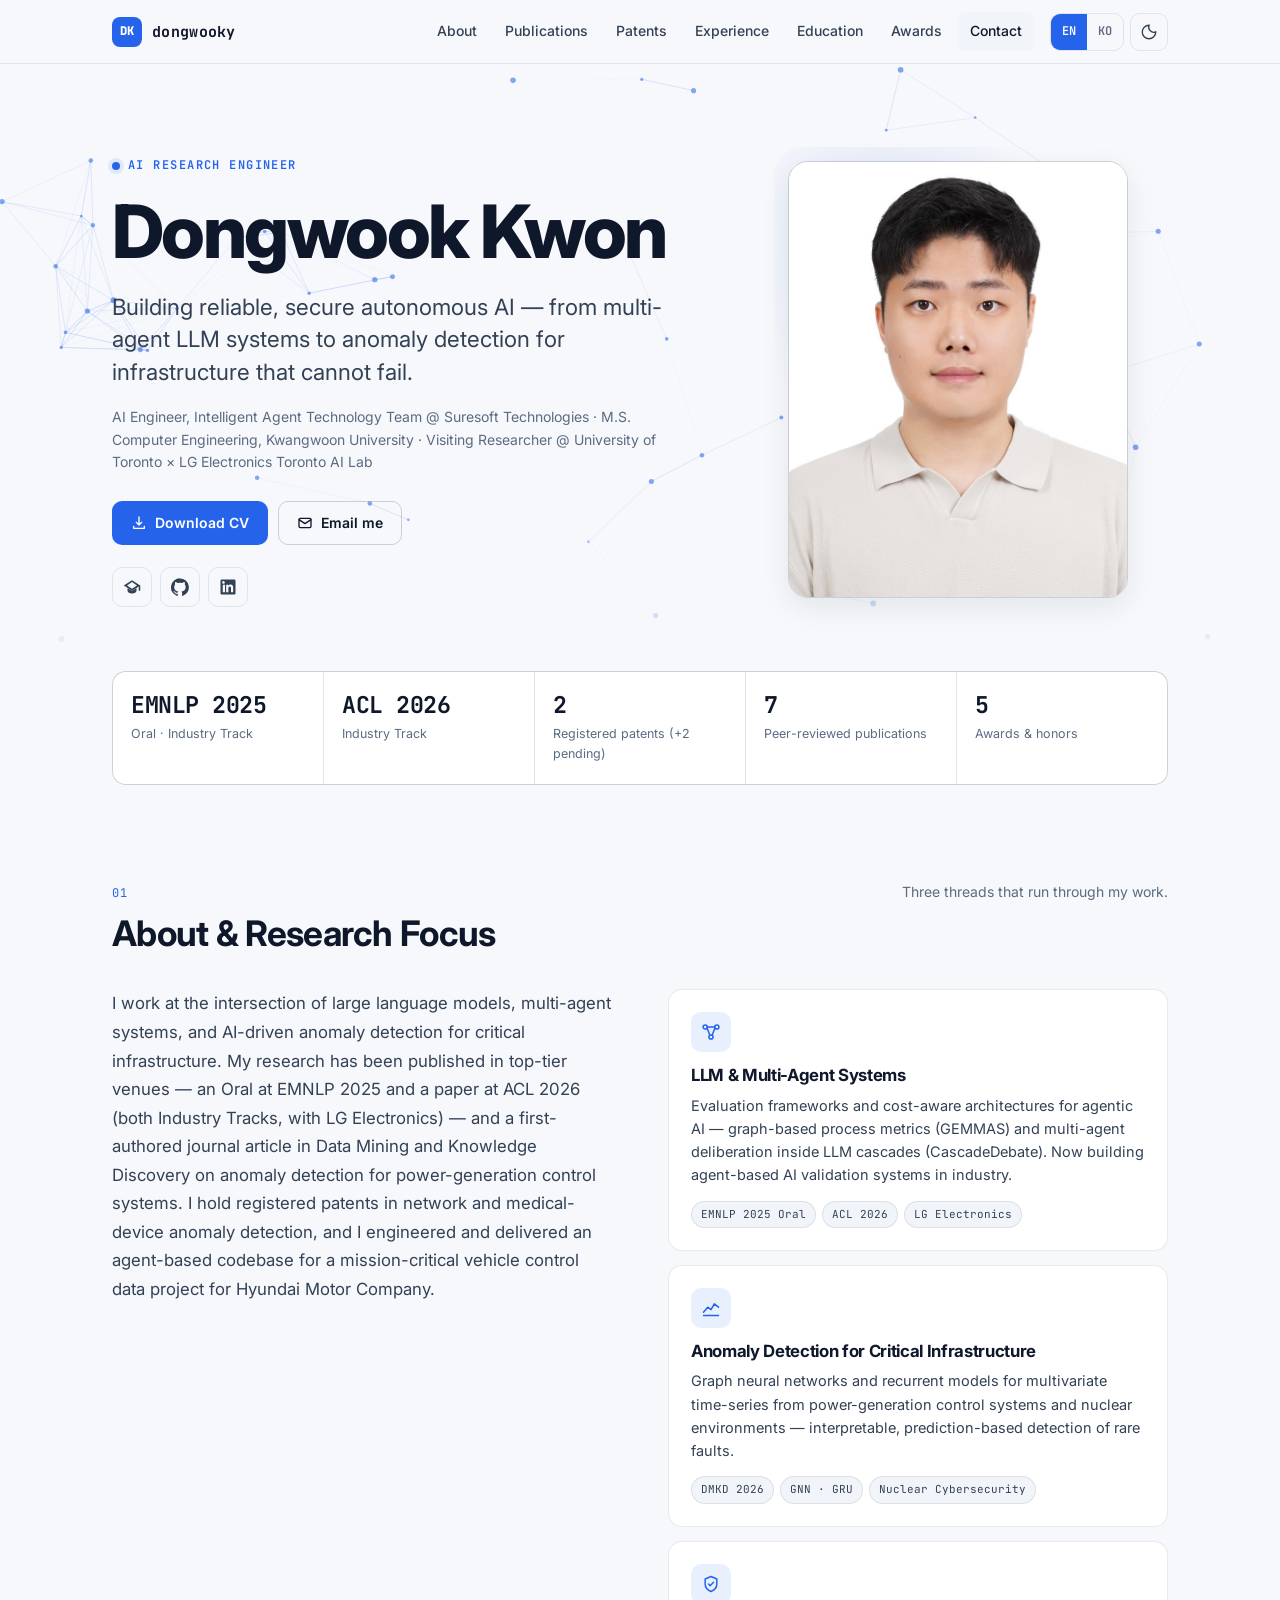
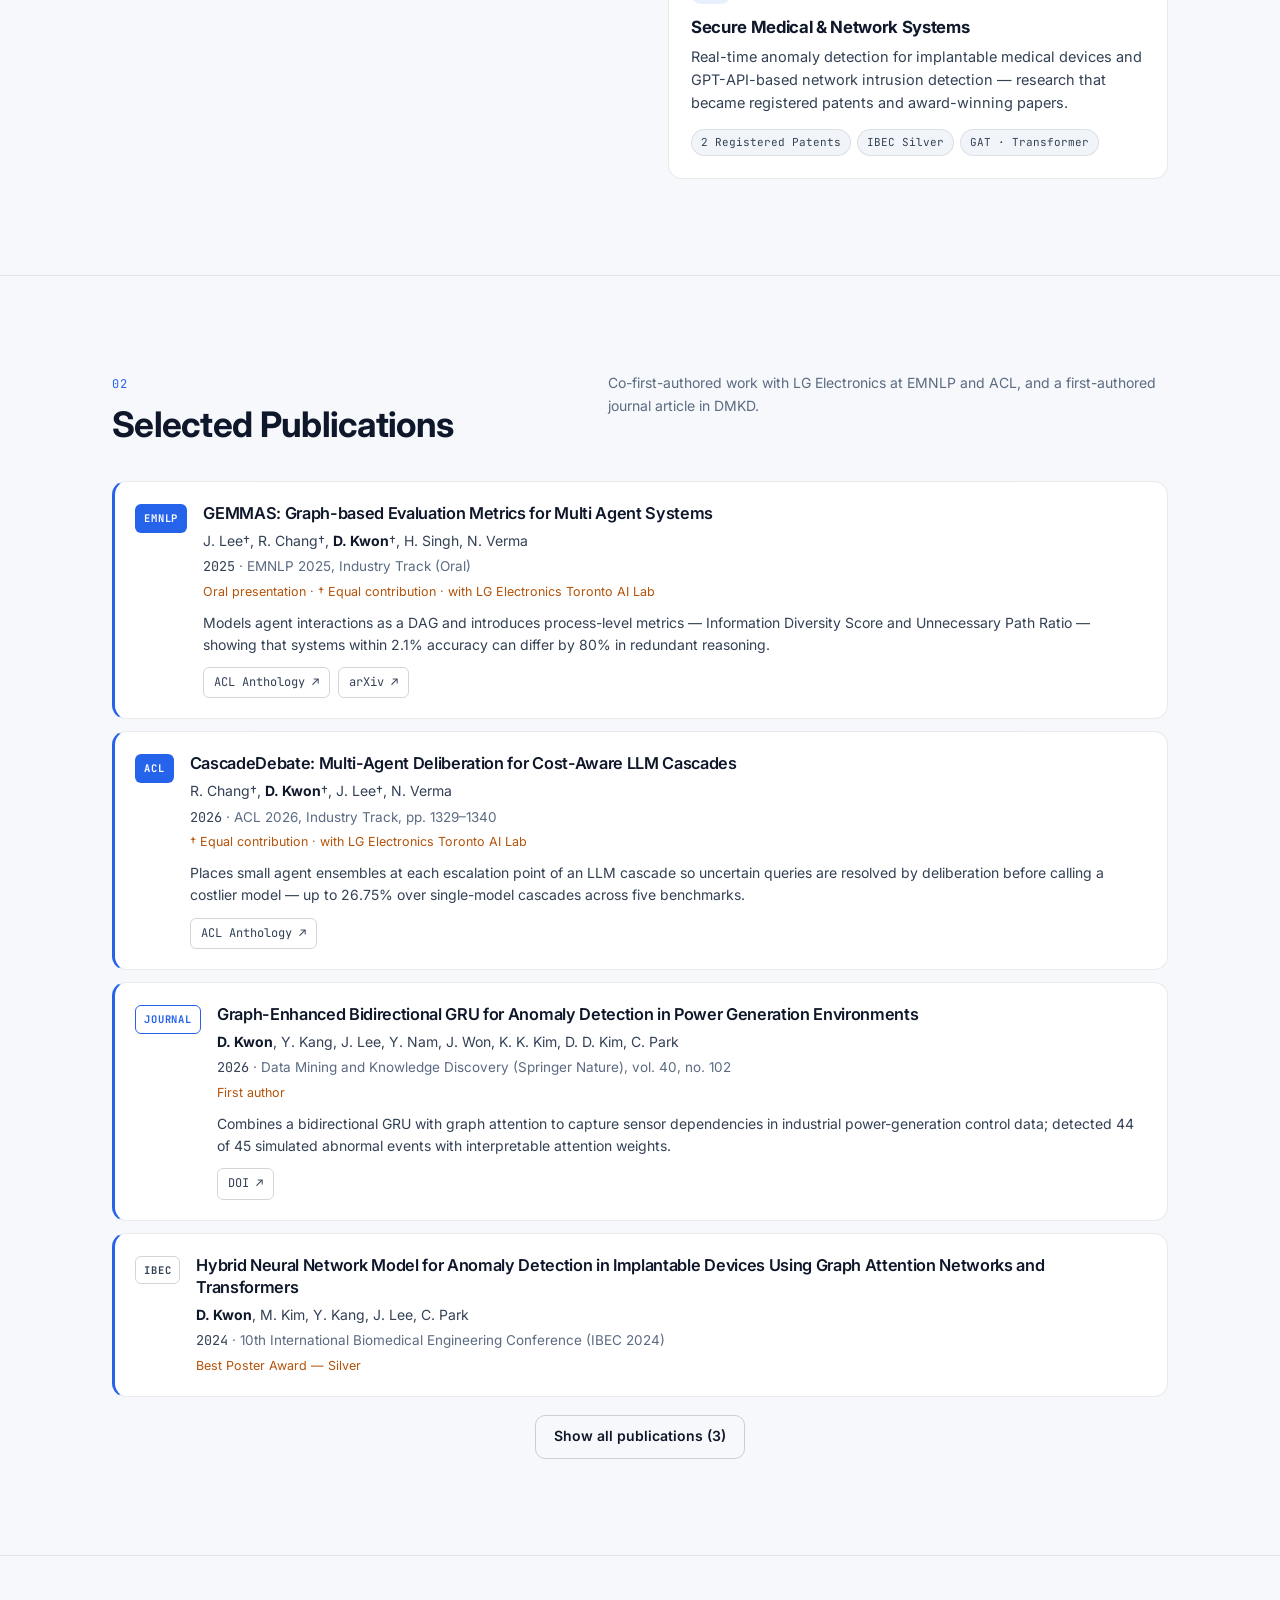
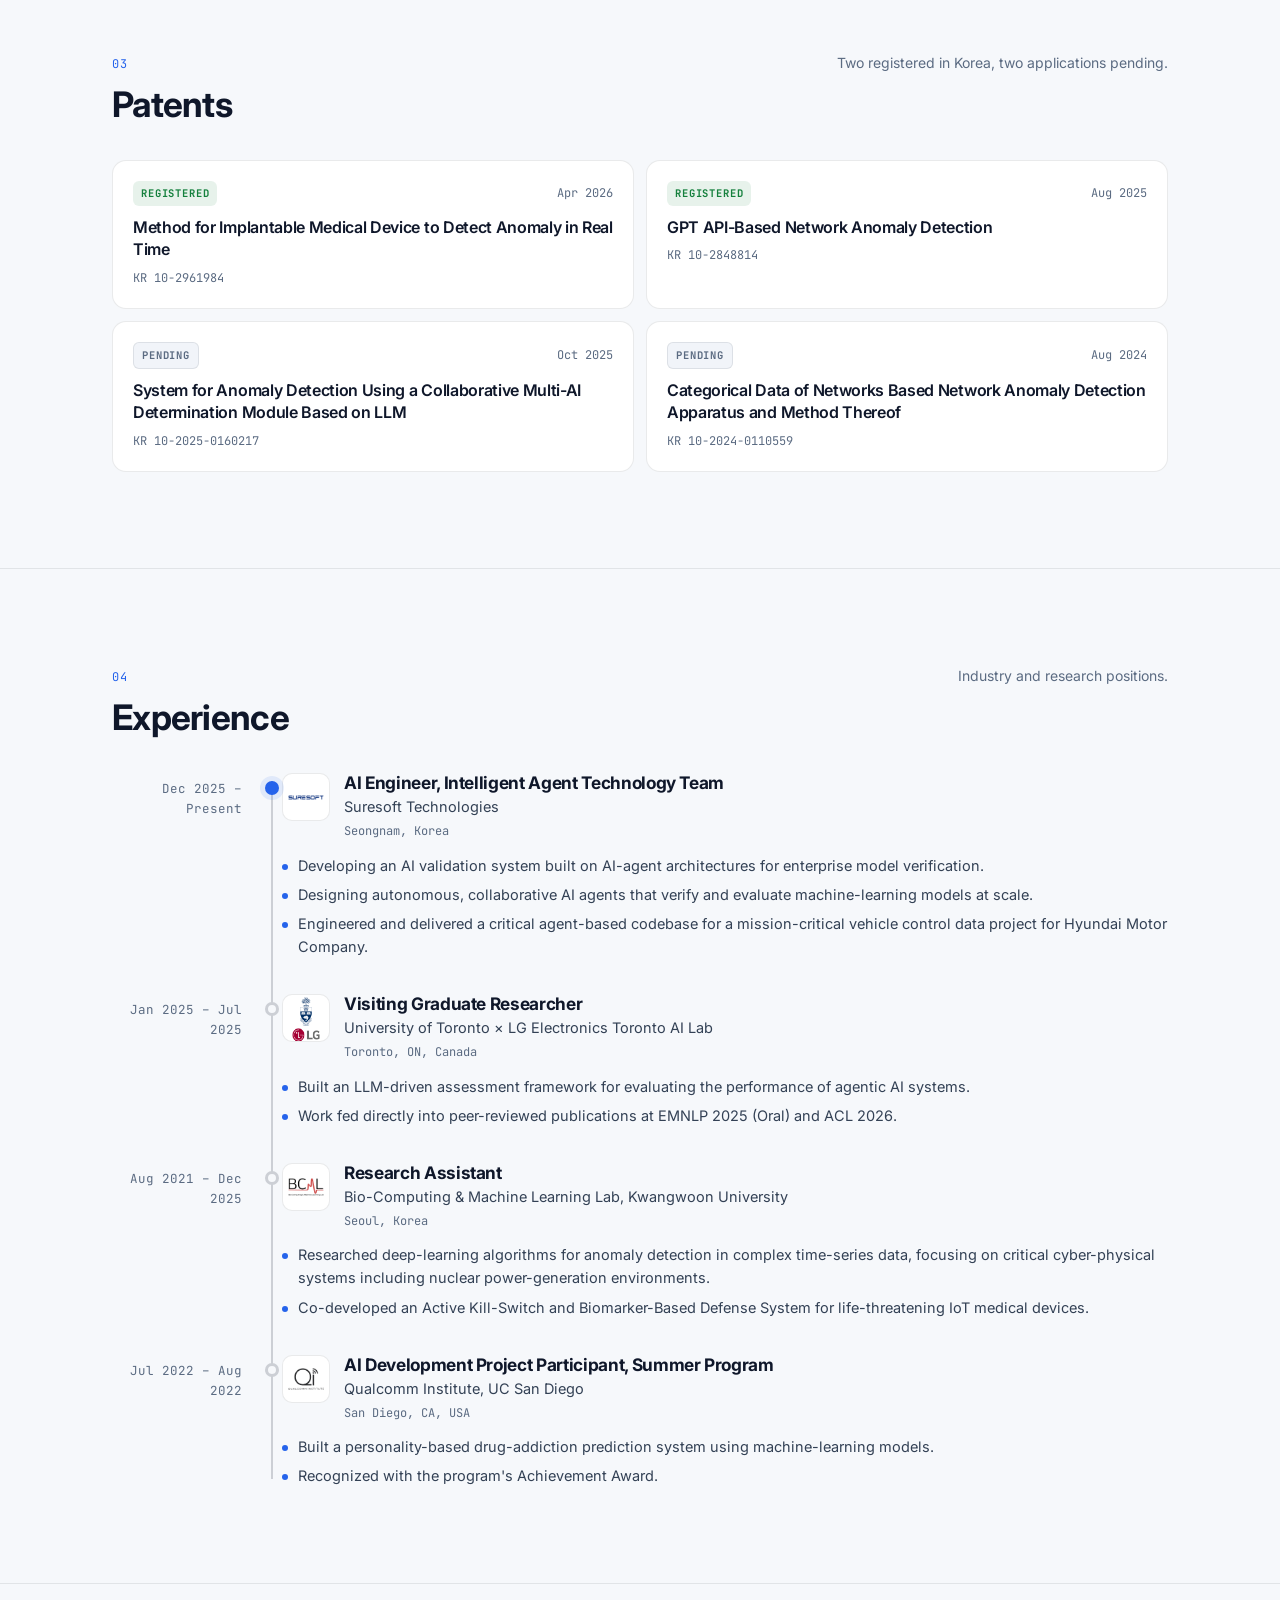
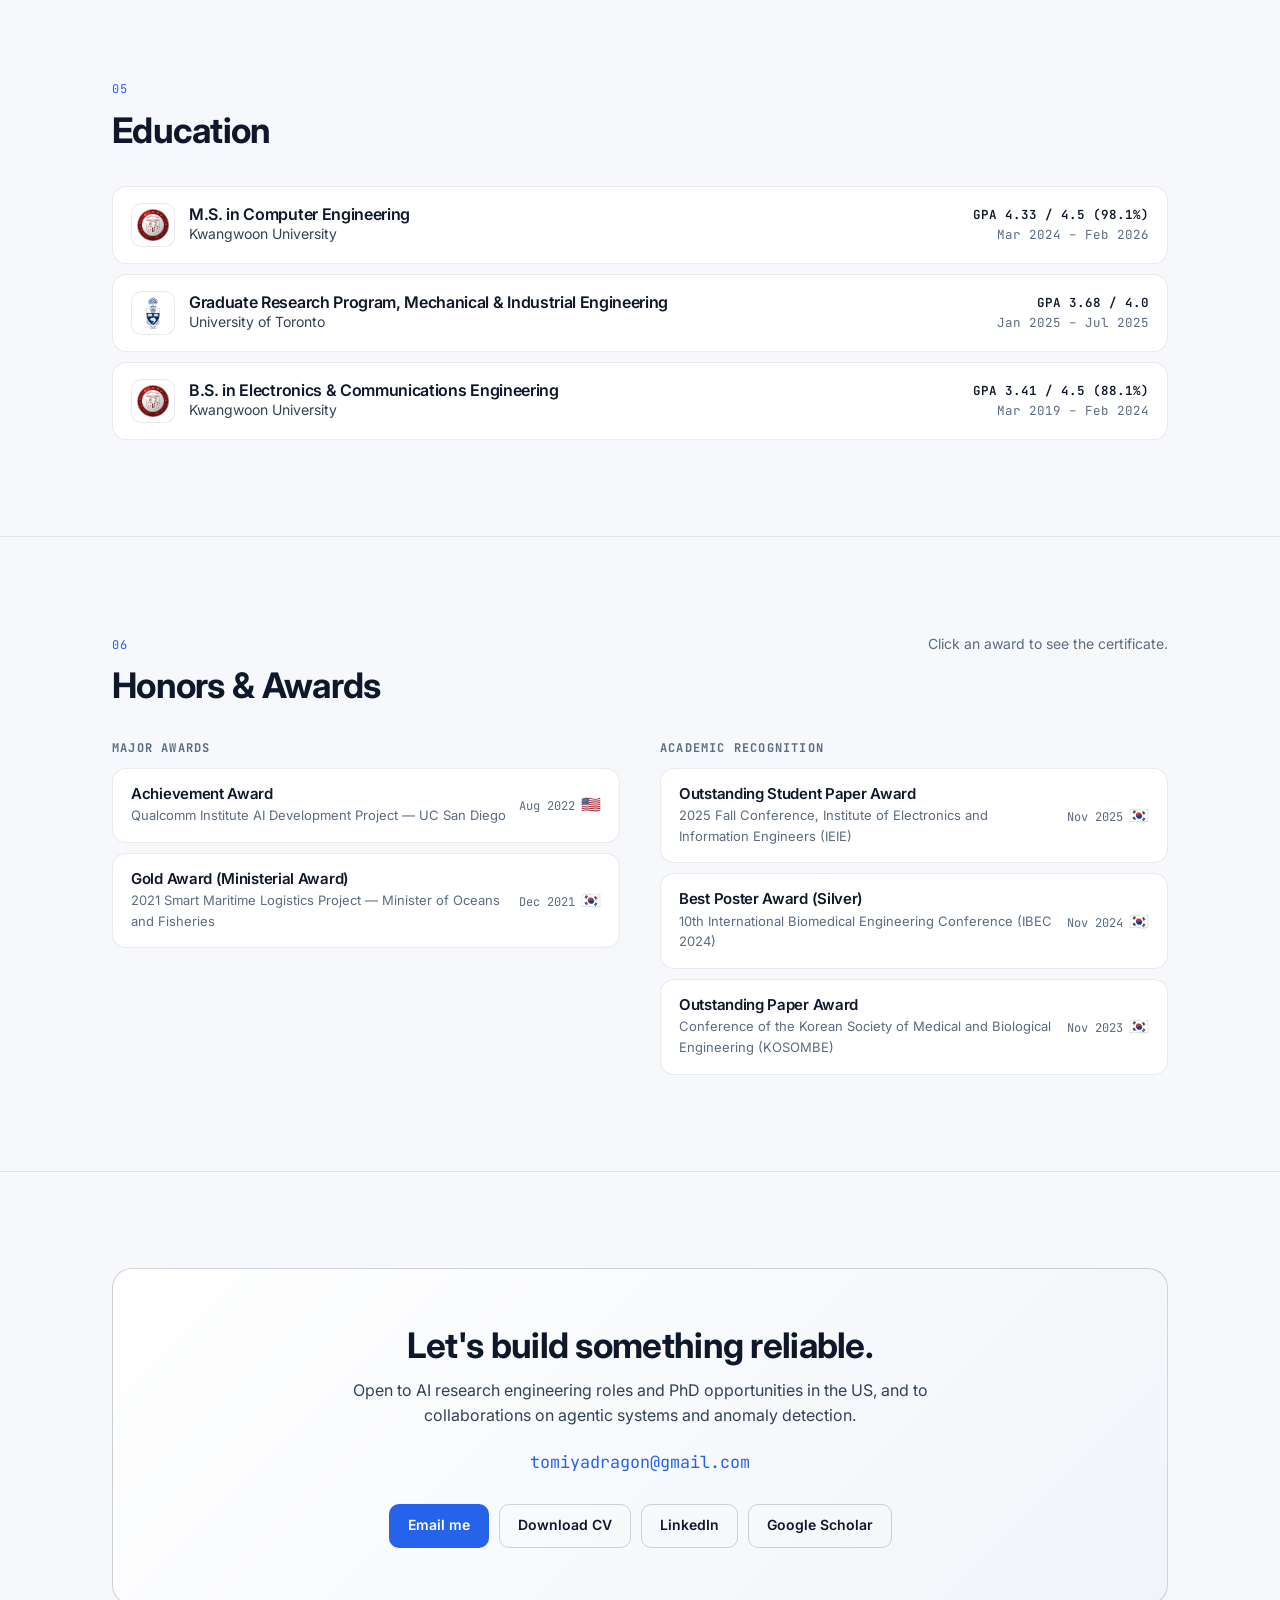
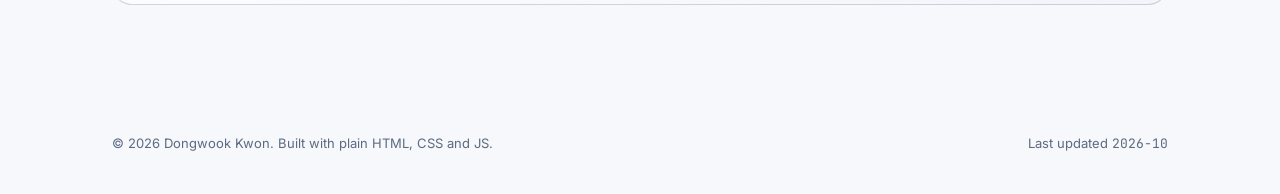
==== commit a3feed9a: "Hide Korean name on the English version Co-Authored-By: Claude Fable 5.1 <noreply@anthropic.com>" ====
--- a/index.html
+++ b/index.html
@@ -95,7 +95,7 @@
       <div class="hero-grid">
         <div>
           <div class="eyebrow" id="hero-role">AI Research Engineer</div>
-          <h1 id="hero-name">Dongwook Kwon<span class="alt">권동욱</span></h1>
+          <h1 id="hero-name">Dongwook Kwon</h1>
           <p class="tagline" id="hero-tagline">Building reliable, secure autonomous AI — from multi-agent LLM systems to anomaly detection for infrastructure that cannot fail.</p>
           <p class="affil" id="hero-affil">AI Engineer @ Suresoft Technologies · M.S. Computer Engineering, Kwangwoon University · Visiting Researcher @ University of Toronto × LG Electronics Toronto AI Lab</p>
           <div class="cta-row">
--- a/assets/css/main.css
+++ b/assets/css/main.css
@@ -262,9 +262,8 @@
   padding: 5px 8px; border-radius: 6px; white-space: nowrap; margin-top: 2px;
   border: 1px solid var(--border-strong); color: var(--text-2);
 }
-.badge-ORAL, .badge-ACL { background: var(--accent); color: var(--accent-ink); border-color: transparent; }
+.badge-EMNLP, .badge-ACL { background: var(--accent); color: var(--accent-ink); border-color: transparent; }
 .badge-JOURNAL { border-color: var(--accent); color: var(--accent); }
-.badge-AWARD { background: var(--amber-soft); color: var(--amber); border-color: transparent; }
 .pub h3 { font-size: 1.02rem; font-weight: 600; line-height: 1.35; }
 .pub .authors { color: var(--text-2); font-size: 14px; margin-top: 6px; }
 .pub .authors b { color: var(--text); font-weight: 700; }
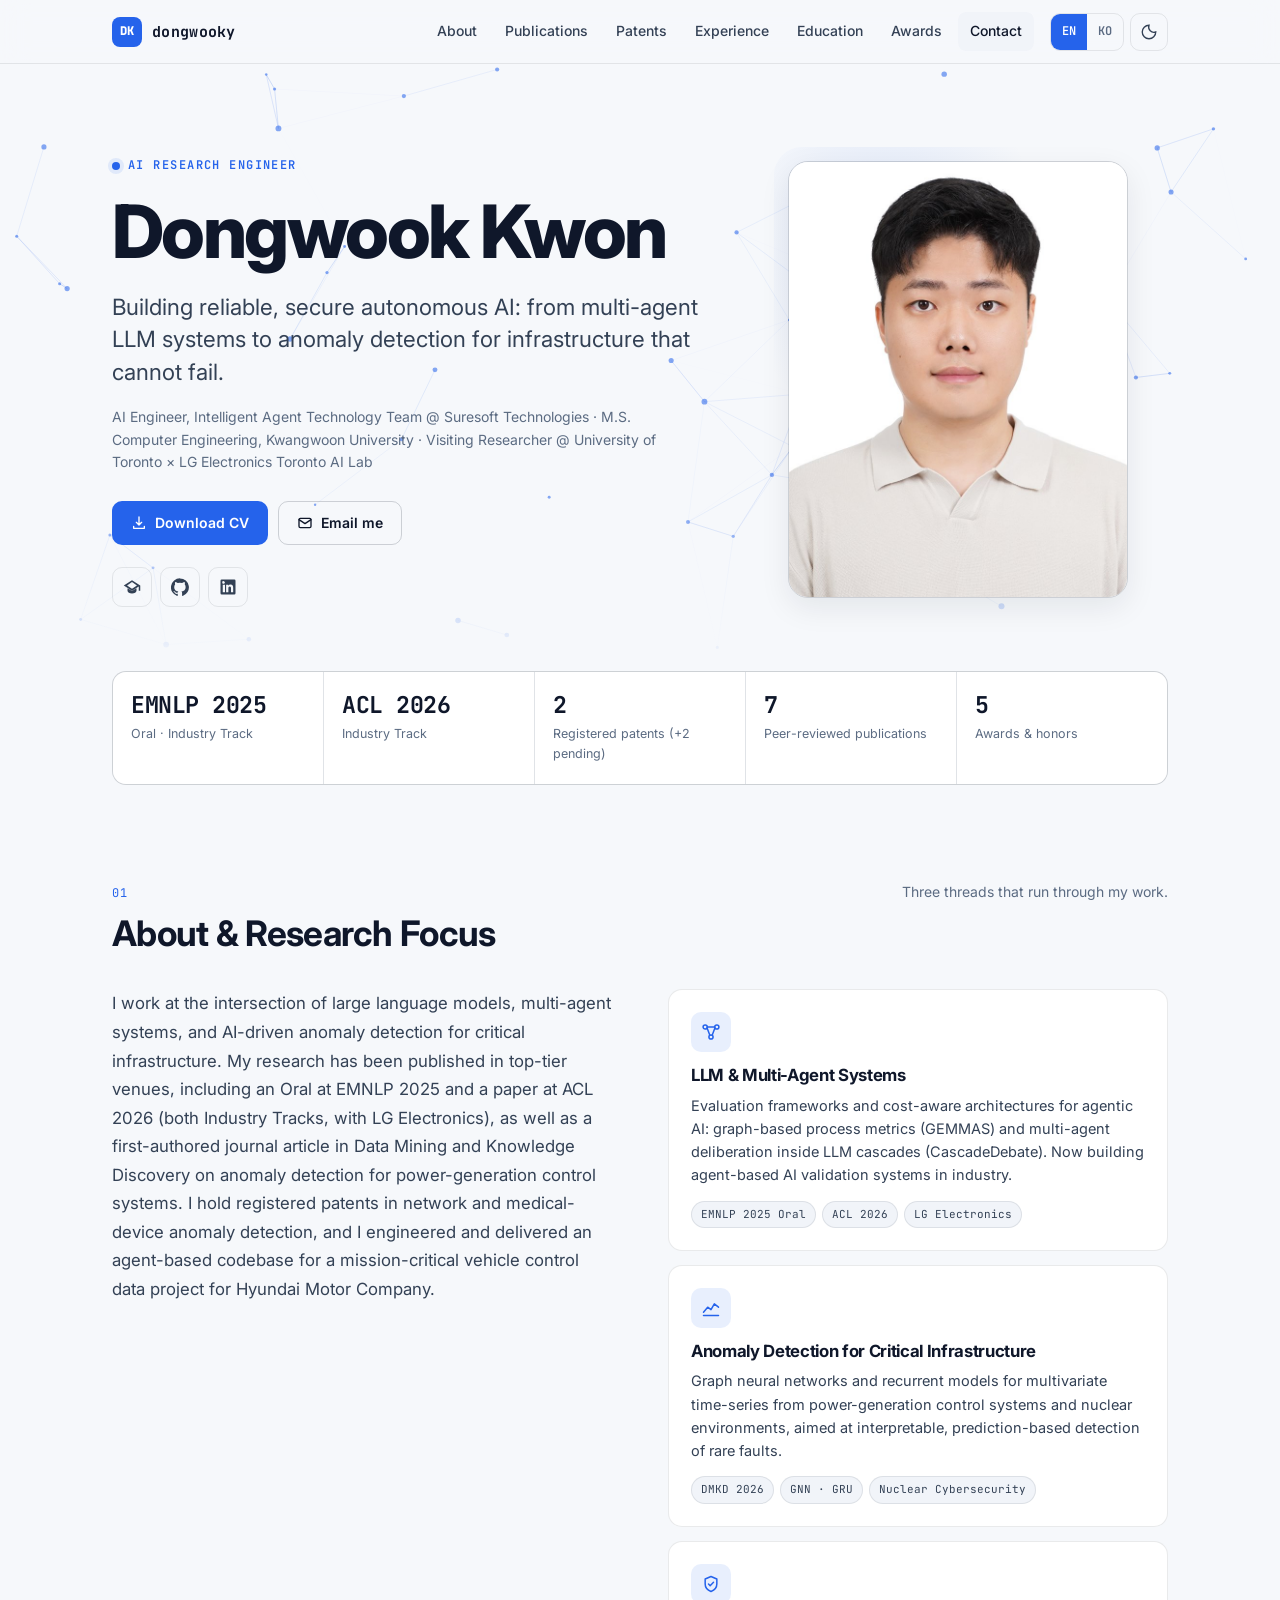
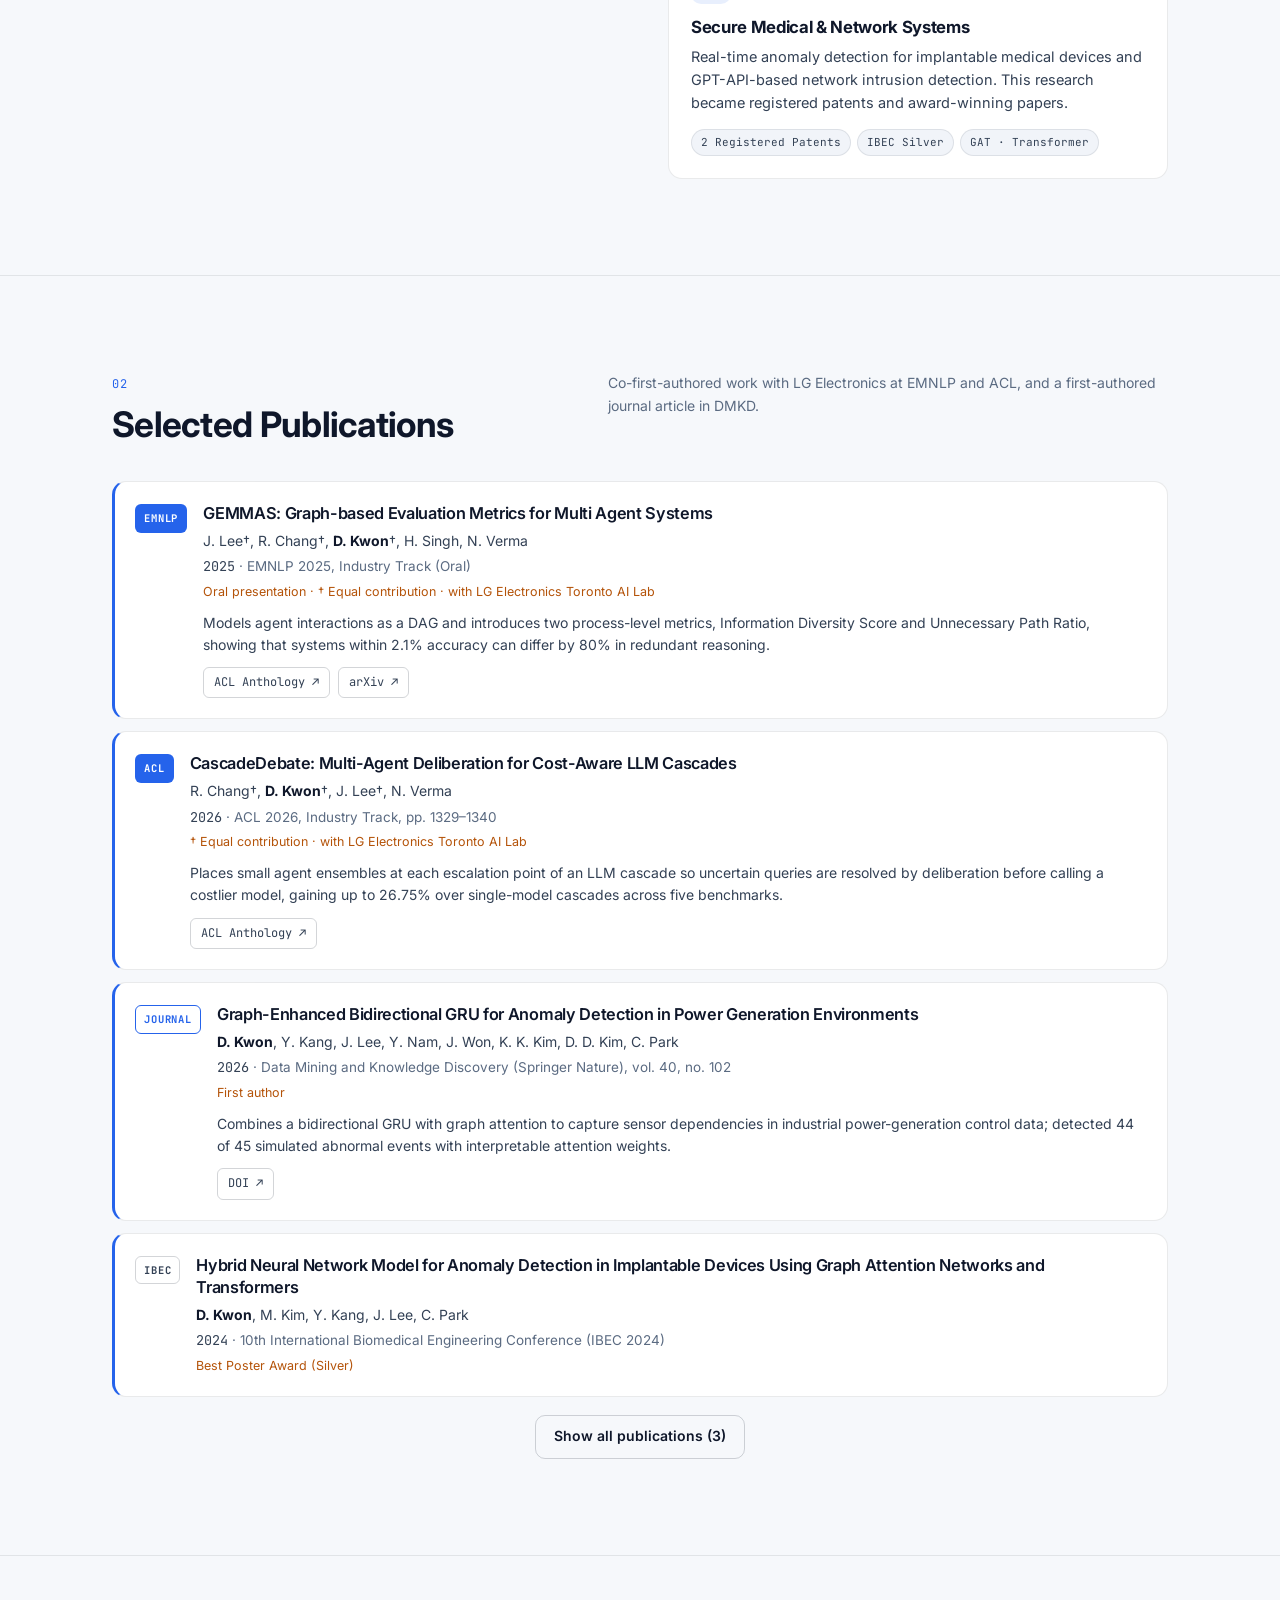
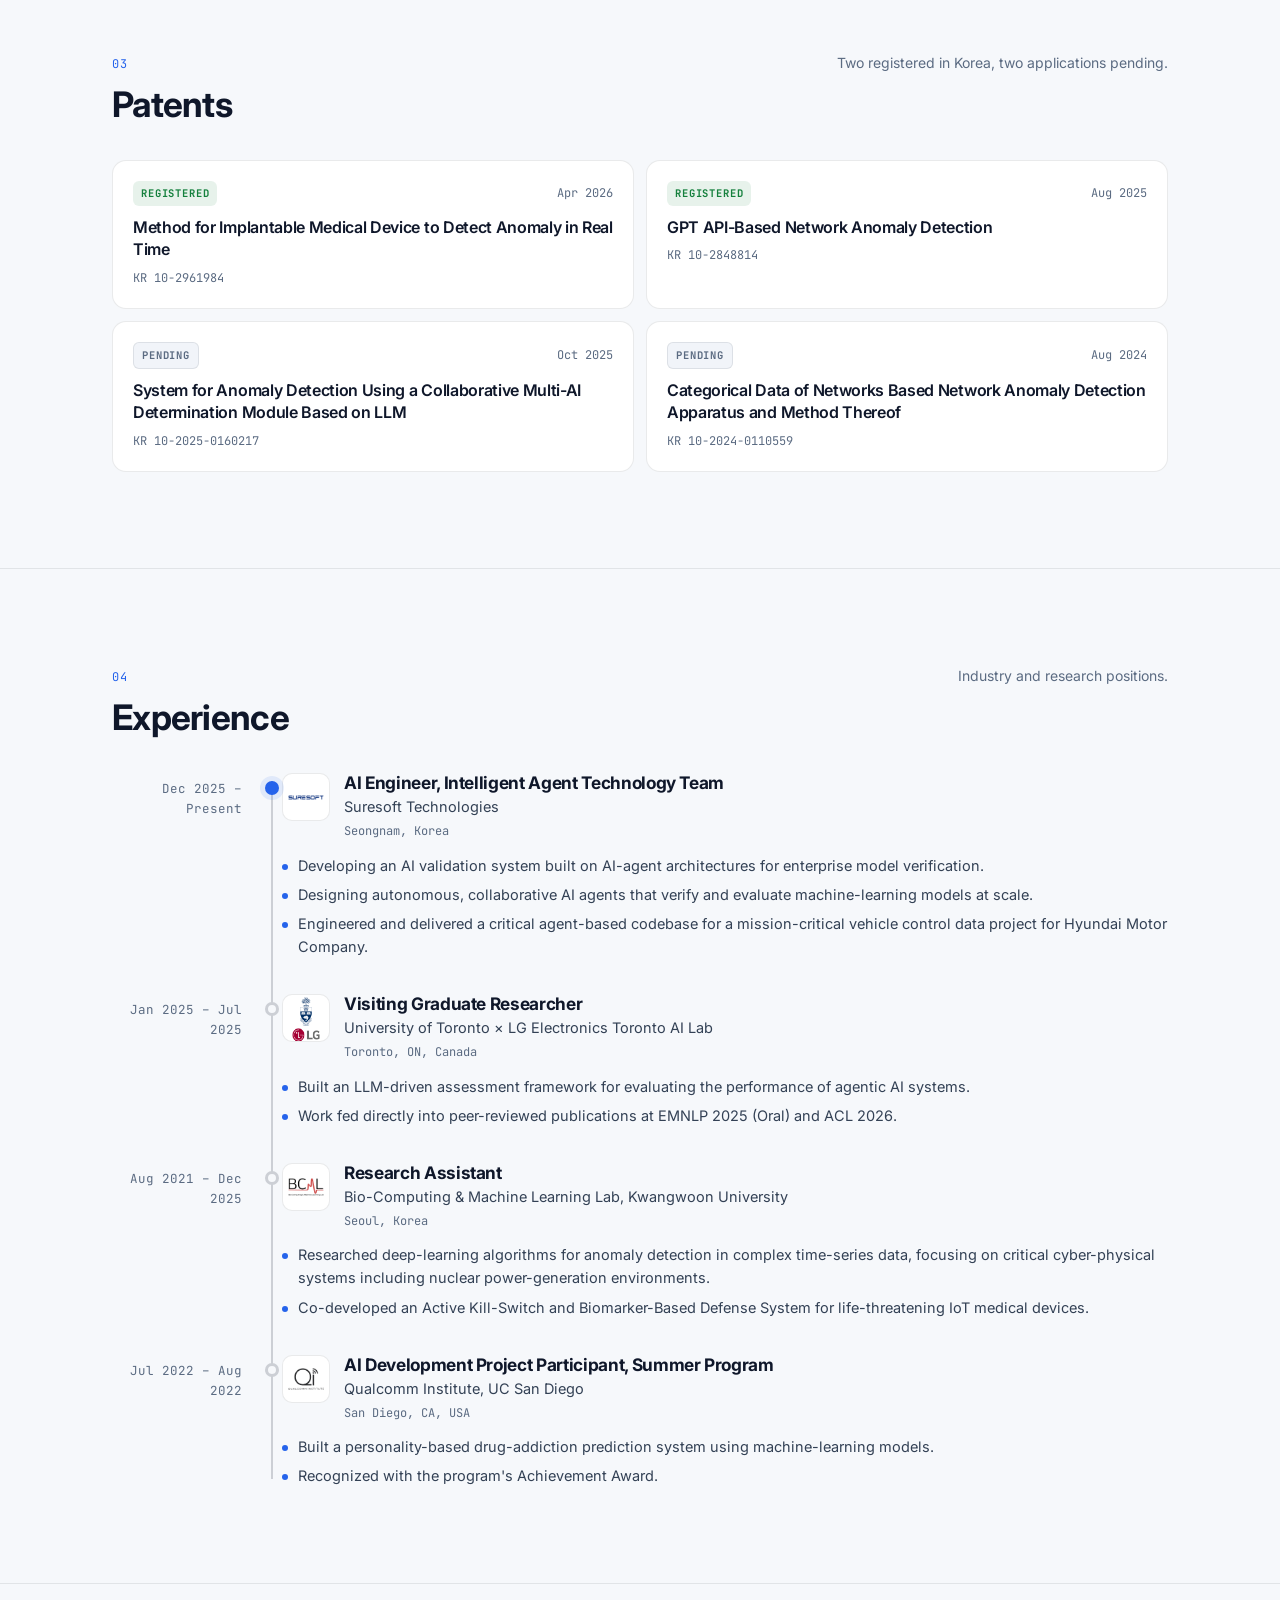
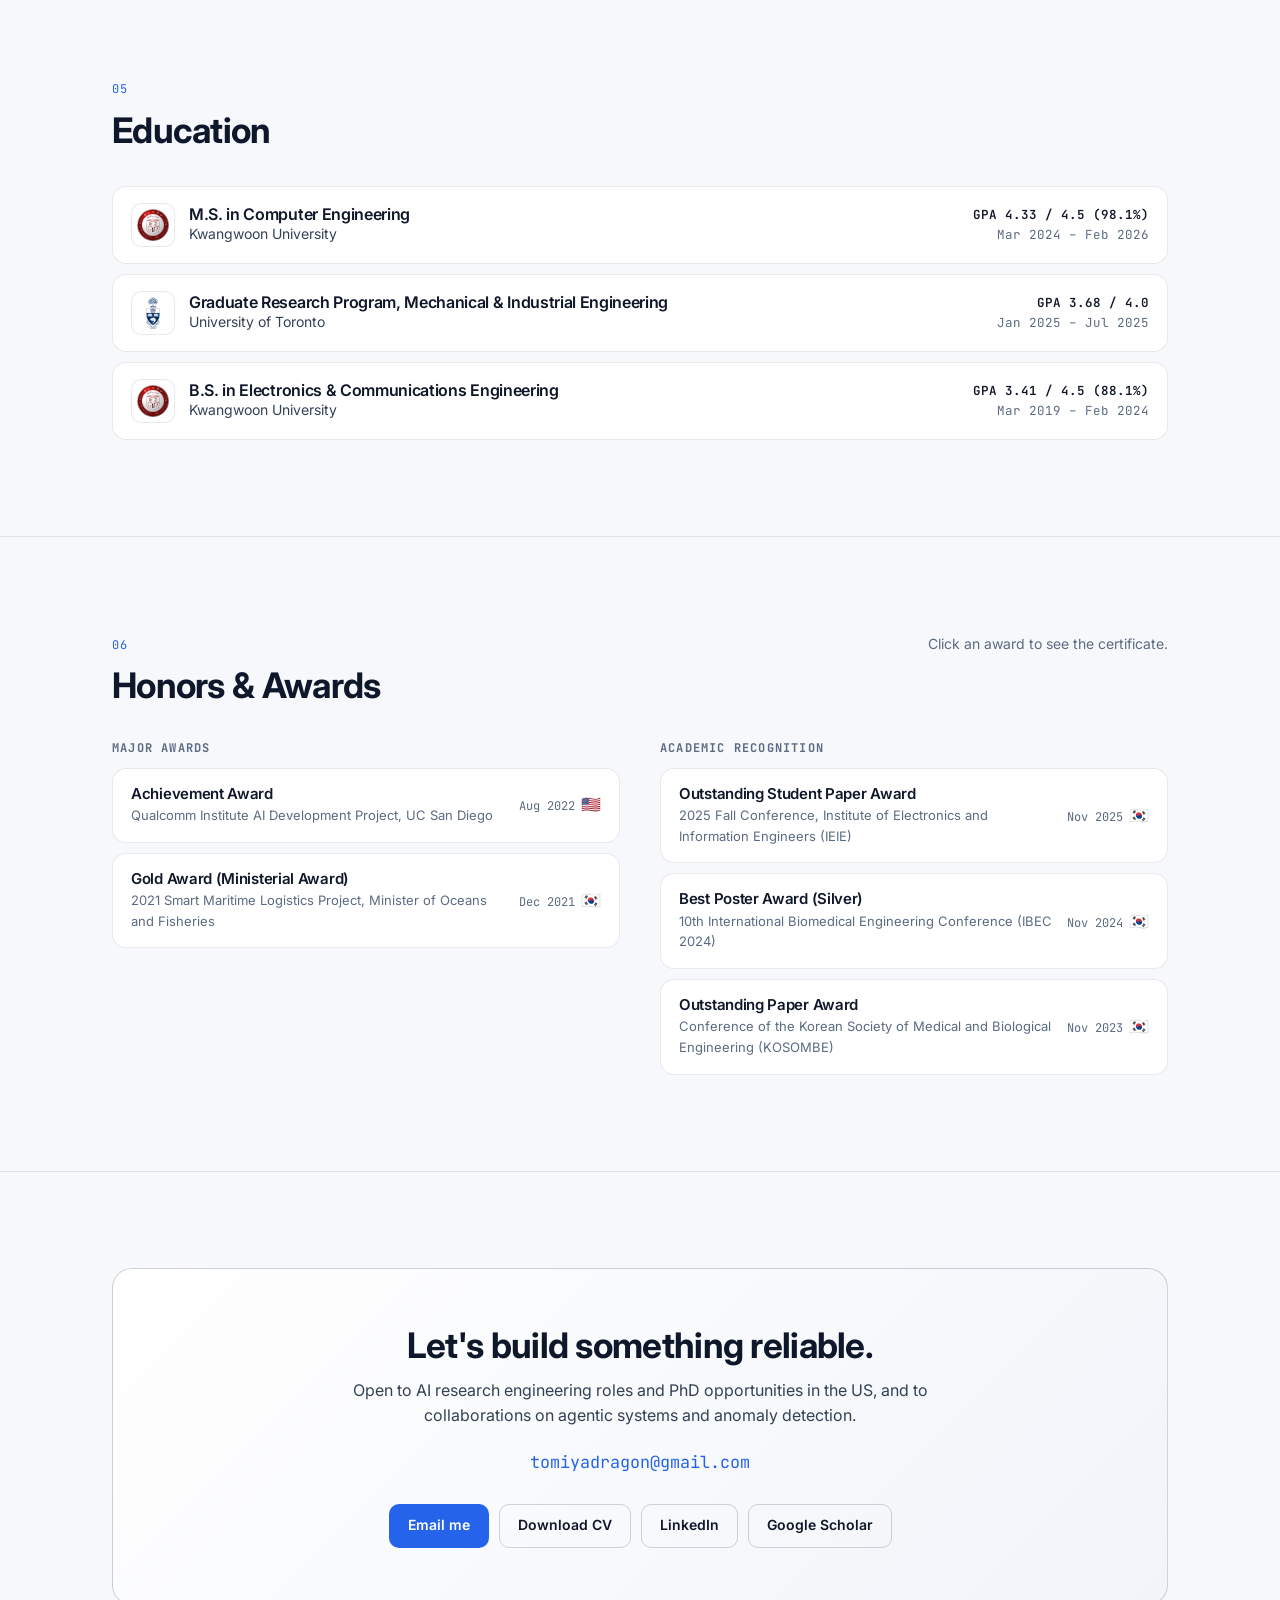
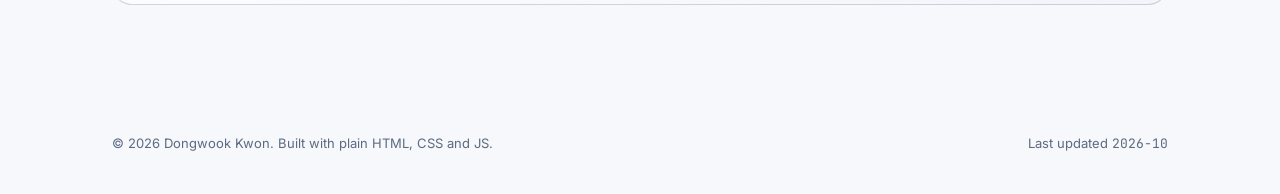
==== commit f229b48c: "Rewrite copy without em dashes Co-Authored-By: Claude Fable 5.1 <noreply@anthropic.com>" ====
--- a/index.html
+++ b/index.html
@@ -3,8 +3,8 @@
 <head>
   <meta charset="utf-8">
   <meta name="viewport" content="width=device-width, initial-scale=1">
-  <title>Dongwook Kwon — AI Research Engineer</title>
-  <meta name="description" content="Dongwook Kwon — AI Research Engineer working on LLM multi-agent systems and anomaly detection for critical infrastructure. EMNLP 2025 Oral, ACL 2026, DMKD journal, registered patents.">
+  <title>Dongwook Kwon · AI Research Engineer</title>
+  <meta name="description" content="Dongwook Kwon, AI Research Engineer working on LLM multi-agent systems and anomaly detection for critical infrastructure. EMNLP 2025 Oral, ACL 2026, DMKD journal, registered patents.">
   <meta name="author" content="Dongwook Kwon">
   <link rel="canonical" href="https://dongwooky.github.io/">
   <link rel="alternate" hreflang="en" href="https://dongwooky.github.io/">
@@ -12,7 +12,7 @@
   <meta name="theme-color" content="#0b0f17">
 
   <meta property="og:type" content="profile">
-  <meta property="og:title" content="Dongwook Kwon — AI Research Engineer">
+  <meta property="og:title" content="Dongwook Kwon · AI Research Engineer">
   <meta property="og:description" content="LLM multi-agent systems · anomaly detection for critical infrastructure · EMNLP 2025 Oral · ACL 2026 · registered patents.">
   <meta property="og:url" content="https://dongwooky.github.io/">
   <meta property="og:image" content="https://dongwooky.github.io/assets/img/og.jpg">
@@ -96,7 +96,7 @@
         <div>
           <div class="eyebrow" id="hero-role">AI Research Engineer</div>
           <h1 id="hero-name">Dongwook Kwon</h1>
-          <p class="tagline" id="hero-tagline">Building reliable, secure autonomous AI — from multi-agent LLM systems to anomaly detection for infrastructure that cannot fail.</p>
+          <p class="tagline" id="hero-tagline">Building reliable, secure autonomous AI: from multi-agent LLM systems to anomaly detection for infrastructure that cannot fail.</p>
           <p class="affil" id="hero-affil">AI Engineer @ Suresoft Technologies · M.S. Computer Engineering, Kwangwoon University · Visiting Researcher @ University of Toronto × LG Electronics Toronto AI Lab</p>
           <div class="cta-row">
             <a class="btn btn-primary" data-link="cv" href="Dongwook_Kwon_CV.pdf" download>
@@ -157,7 +157,7 @@
       </div>
       <div class="pub-list reveal" id="pub-featured">
         <noscript>
-          <p>GEMMAS: Graph-based Evaluation Metrics for Multi Agent Systems — EMNLP 2025 Industry Track (Oral). CascadeDebate: Multi-Agent Deliberation for Cost-Aware LLM Cascades — ACL 2026 Industry Track. Graph-Enhanced Bidirectional GRU for Anomaly Detection in Power Generation Environments — Data Mining and Knowledge Discovery, 2026.</p>
+          <p>GEMMAS: Graph-based Evaluation Metrics for Multi Agent Systems, EMNLP 2025 Industry Track (Oral). CascadeDebate: Multi-Agent Deliberation for Cost-Aware LLM Cascades, ACL 2026 Industry Track. Graph-Enhanced Bidirectional GRU for Anomaly Detection in Power Generation Environments, Data Mining and Knowledge Discovery, 2026.</p>
         </noscript>
       </div>
       <div class="pub-list pub-rest" id="pub-rest" hidden></div>
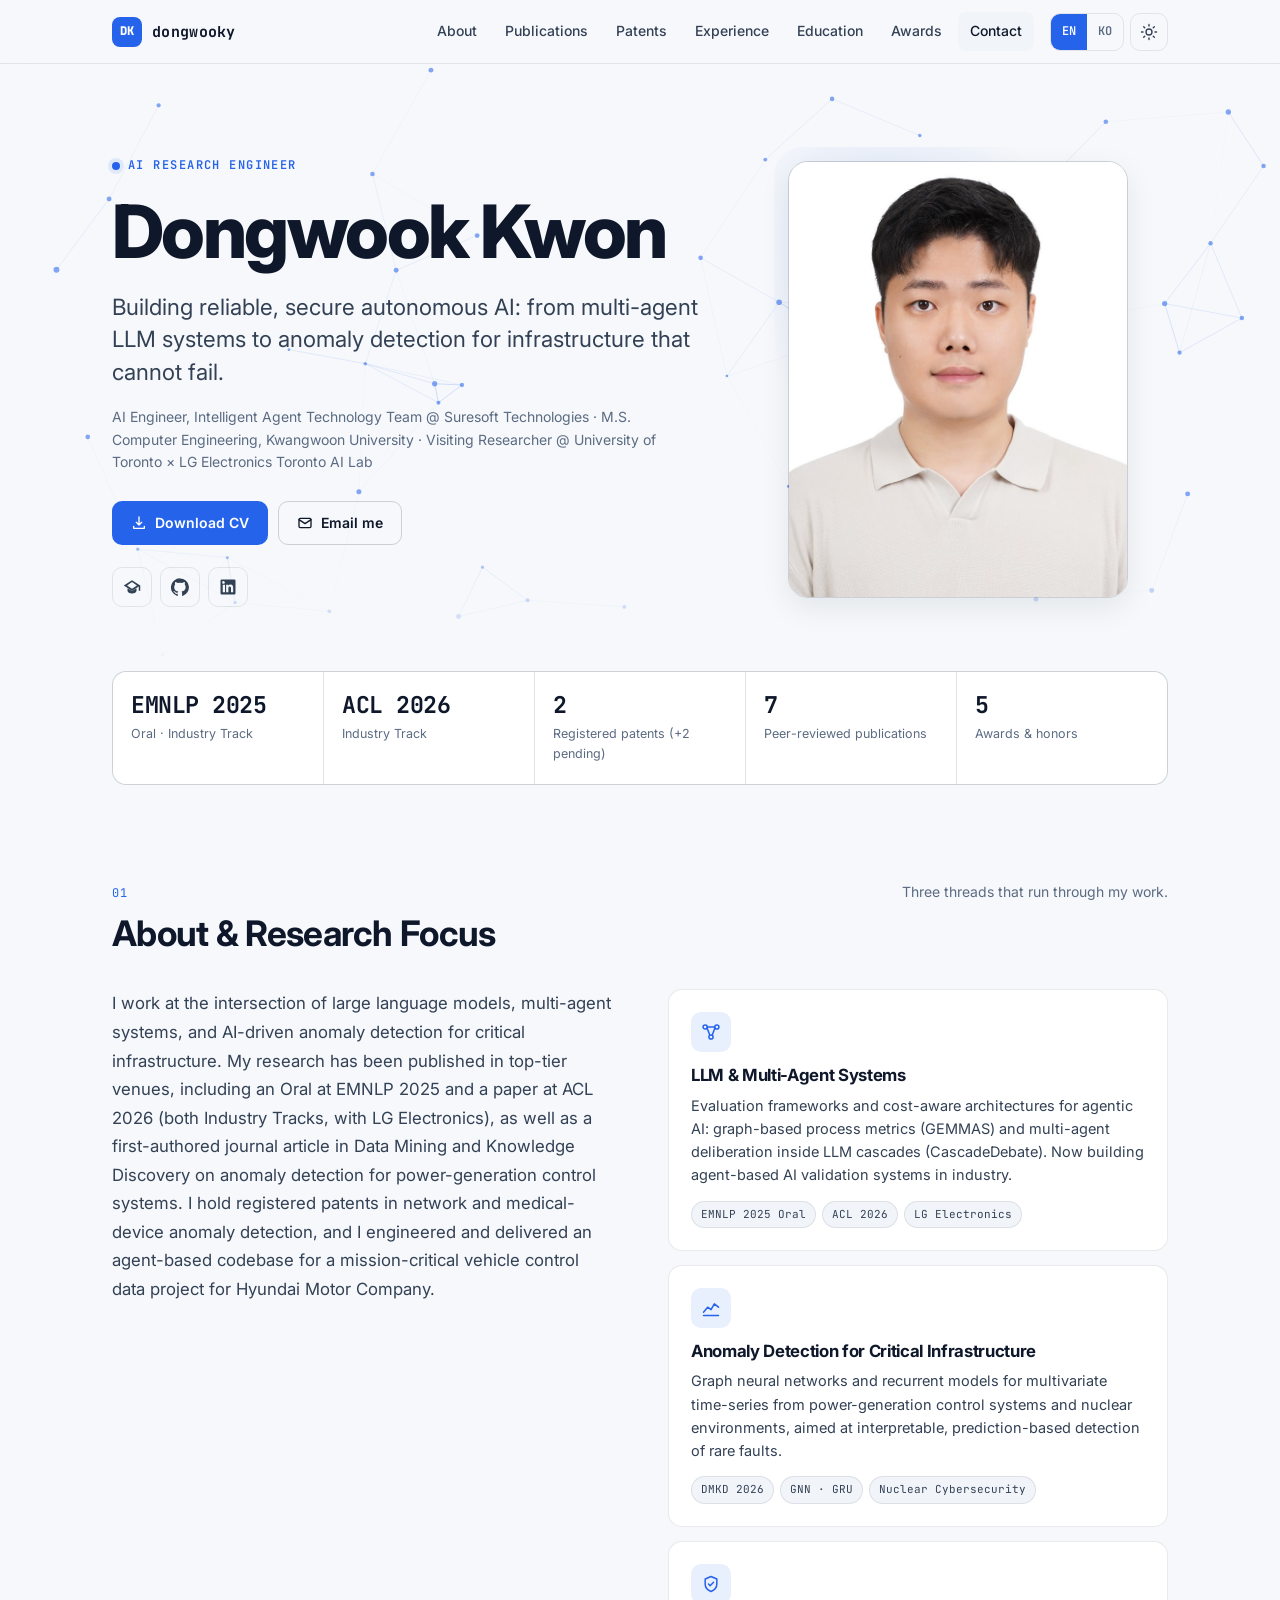
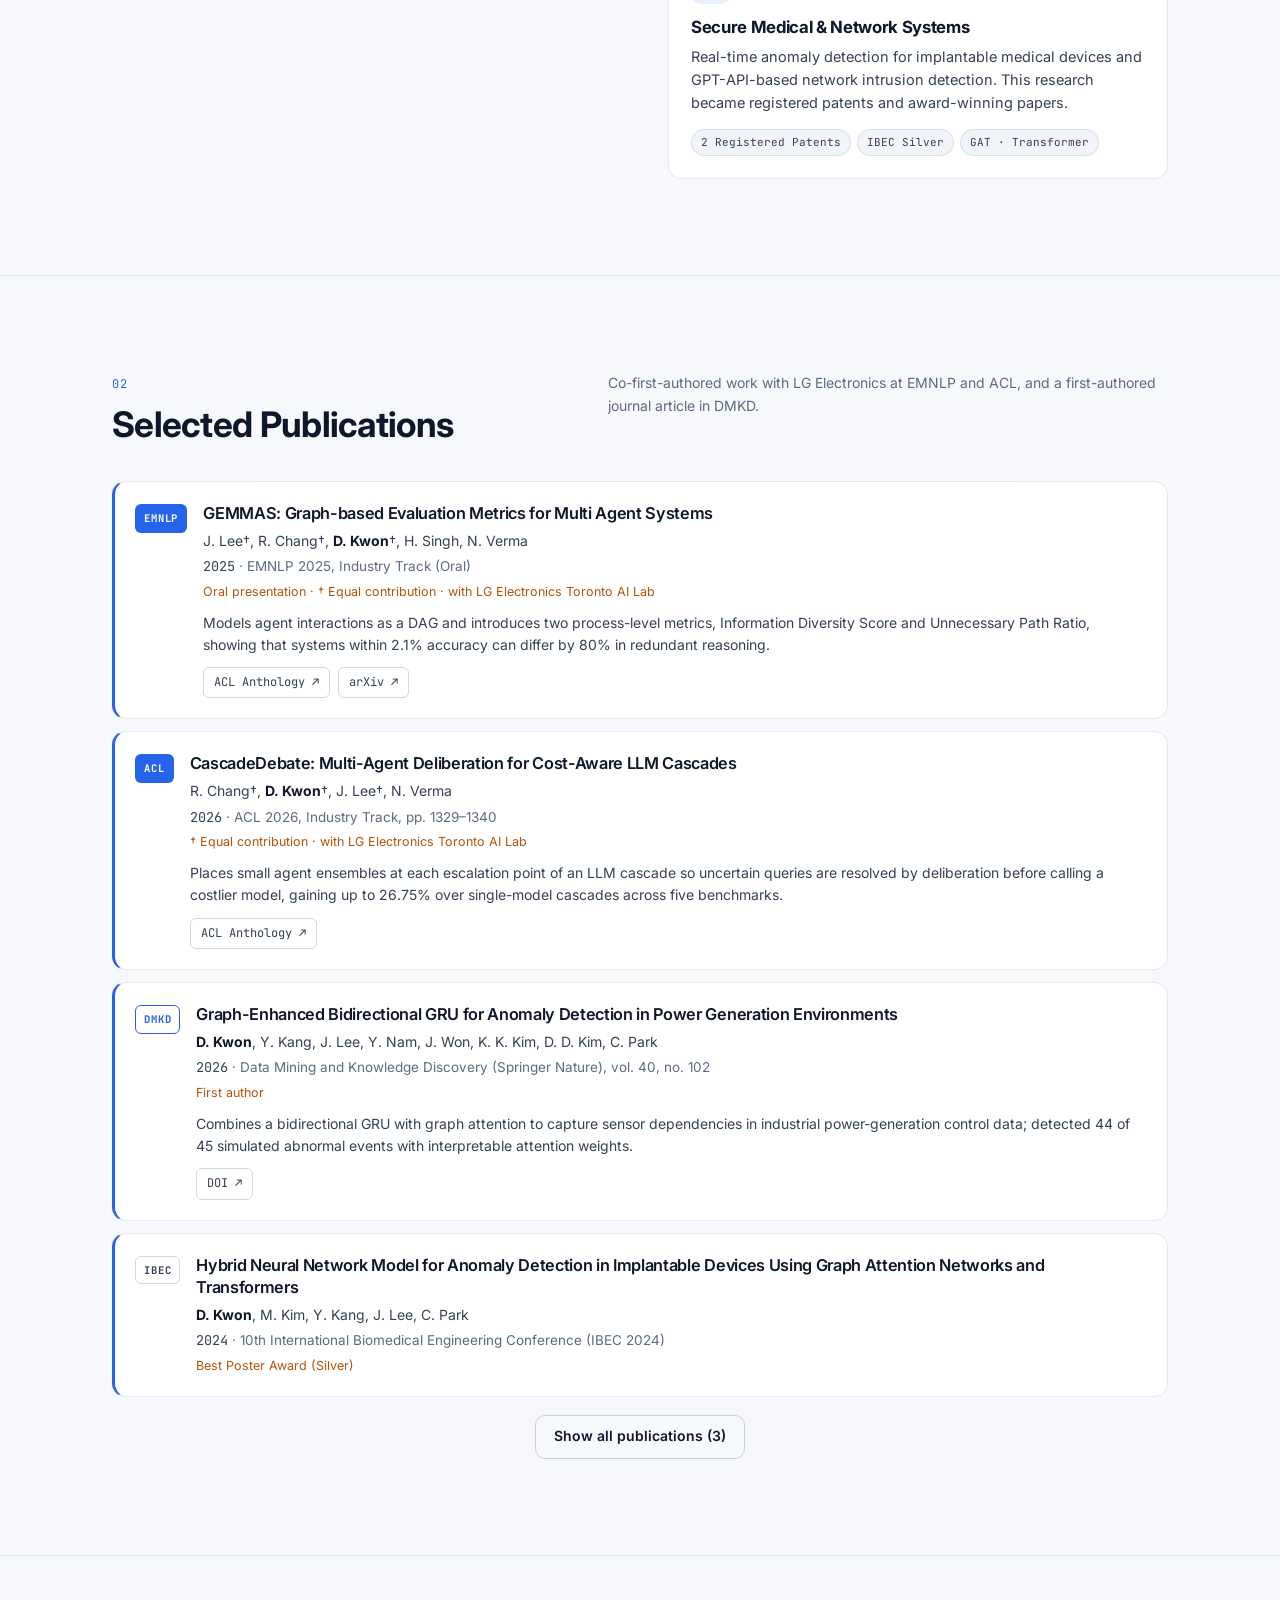
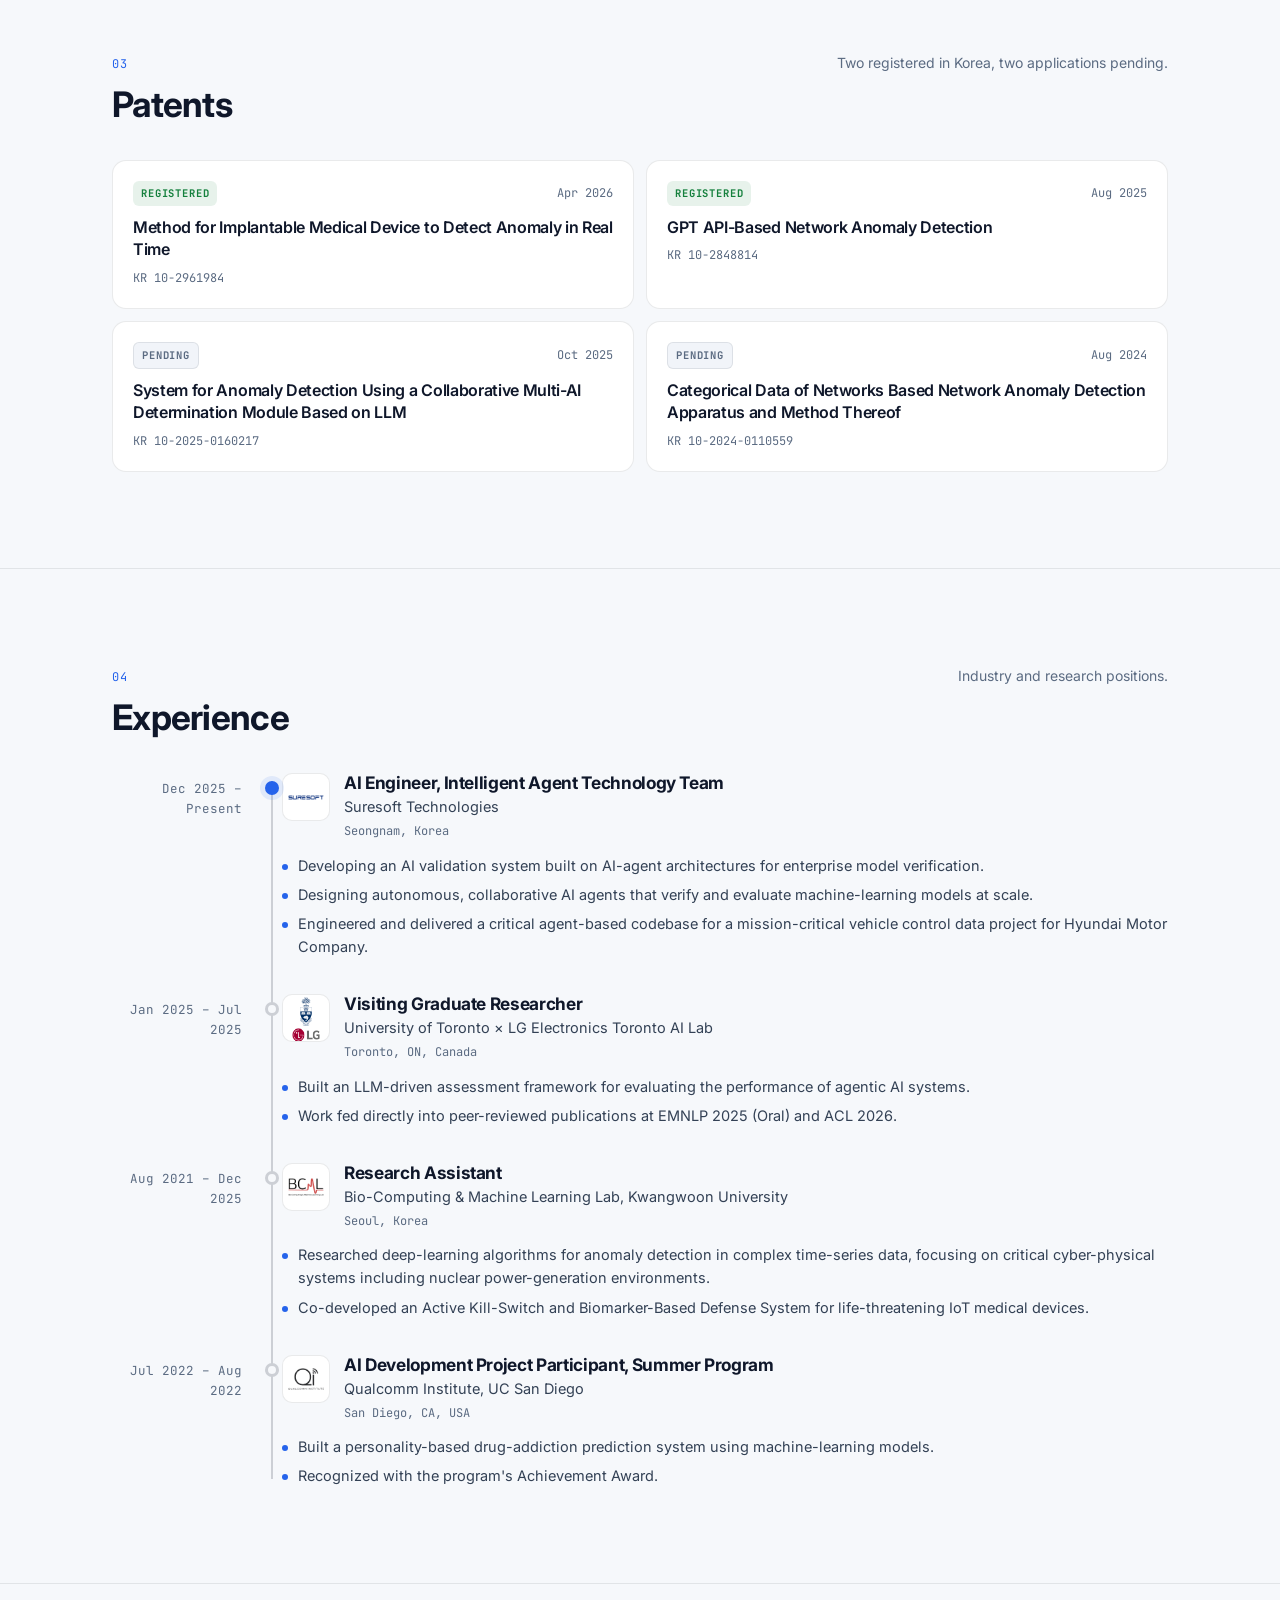
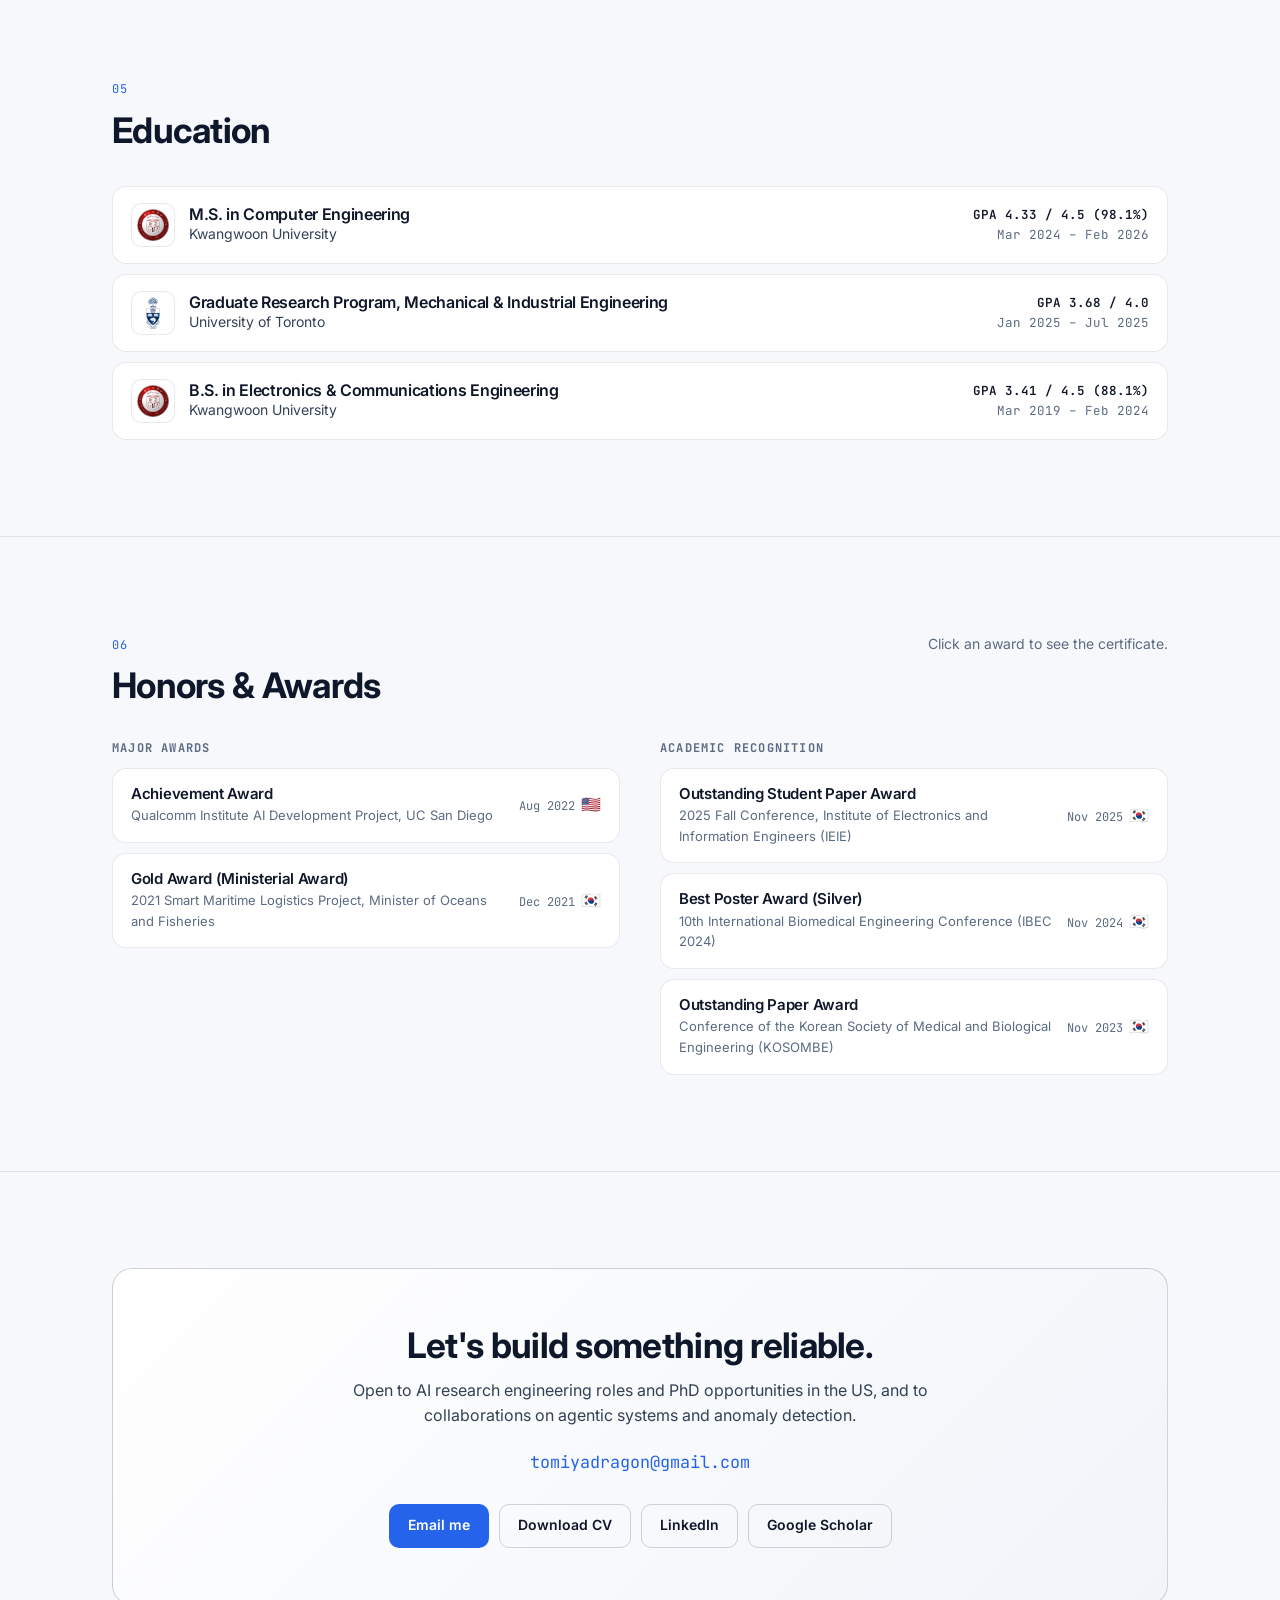
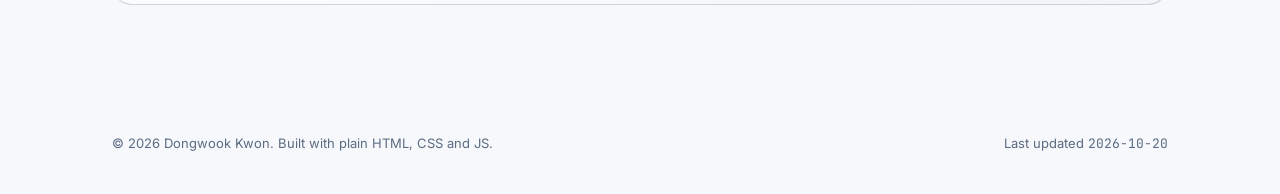
==== commit 23696c47: "Polish pass: journal-name badges, auto-counted stats, sticky-nav anchor offset, theme icon, keyboard" ====
--- a/index.html
+++ b/index.html
@@ -19,6 +19,8 @@
   <meta name="twitter:card" content="summary_large_image">
 
   <link rel="icon" href="data:image/svg+xml,%3Csvg xmlns='http://www.w3.org/2000/svg' viewBox='0 0 64 64'%3E%3Crect width='64' height='64' rx='14' fill='%235b9dff'/%3E%3Ctext x='32' y='42' font-family='ui-monospace,Menlo,monospace' font-size='28' font-weight='800' text-anchor='middle' fill='%230b0f17'%3EDK%3C/text%3E%3C/svg%3E">
+
+  <link rel="apple-touch-icon" href="assets/img/apple-touch-icon.png">
 
   <link rel="preconnect" href="https://fonts.googleapis.com">
   <link rel="preconnect" href="https://fonts.gstatic.com" crossorigin>
@@ -50,6 +52,7 @@
   </script>
 </head>
 <body>
+<a class="skip-link" href="#about">Skip to content</a>
 
 <header class="nav">
   <div class="container">
@@ -69,7 +72,8 @@
         <button type="button" data-lang="ko" aria-pressed="false">KO</button>
       </div>
       <button class="icon-btn" id="theme-btn" type="button" aria-label="Toggle color theme">
-        <svg viewBox="0 0 24 24" fill="none" stroke="currentColor" stroke-width="1.8" stroke-linecap="round"><path d="M12 3a9 9 0 1 0 9 9 7 7 0 0 1-9-9z"/></svg>
+        <svg id="icon-moon" viewBox="0 0 24 24" fill="none" stroke="currentColor" stroke-width="1.8" stroke-linecap="round"><path d="M12 3a9 9 0 1 0 9 9 7 7 0 0 1-9-9z"/></svg>
+        <svg id="icon-sun" hidden viewBox="0 0 24 24" fill="none" stroke="currentColor" stroke-width="1.8" stroke-linecap="round"><circle cx="12" cy="12" r="4"/><path d="M12 2v2M12 20v2M2 12h2M20 12h2M4.9 4.9l1.4 1.4M17.7 17.7l1.4 1.4M4.9 19.1l1.4-1.4M17.7 6.3l1.4-1.4"/></svg>
       </button>
       <button class="icon-btn menu-btn" id="menu-btn" type="button" aria-label="Menu" aria-expanded="false" aria-controls="mobile-menu">
         <svg viewBox="0 0 24 24" fill="none" stroke="currentColor" stroke-width="2" stroke-linecap="round"><path d="M4 7h16M4 12h16M4 17h16"/></svg>
@@ -232,7 +236,7 @@
 <footer>
   <div class="container">
     <span>© <span id="year"></span> <span data-i18n="footer.rights">Dongwook Kwon.</span></span>
-    <span><span data-i18n="footer.updated">Last updated</span> <span class="mono">2026-10</span></span>
+    <span><span data-i18n="footer.updated">Last updated</span> <span class="mono" id="updated">2026-10</span></span>
   </div>
 </footer>
 
--- a/assets/css/main.css
+++ b/assets/css/main.css
@@ -79,6 +79,7 @@
 *, *::before, *::after { box-sizing: border-box; }
 html { scroll-behavior: smooth; -webkit-text-size-adjust: 100%; }
 html:lang(ko) { --font-sans: "Noto Sans KR", "Inter", system-ui, sans-serif; }
+html:lang(ko) body { word-break: keep-all; overflow-wrap: anywhere; }
 body {
   margin: 0;
   background: var(--bg);
@@ -97,6 +98,11 @@
 img { max-width: 100%; display: block; }
 button { font: inherit; color: inherit; background: none; border: 0; cursor: pointer; padding: 0; }
 :focus-visible { outline: 2px solid var(--accent); outline-offset: 3px; border-radius: 4px; }
+.skip-link {
+  position: absolute; left: 16px; top: -60px; z-index: 100; padding: 10px 14px; border-radius: 8px;
+  background: var(--accent); color: var(--accent-ink); font-weight: 600; transition: top 0.15s ease;
+}
+.skip-link:focus { top: 12px; text-decoration: none; }
 .sr-only { position: absolute; width: 1px; height: 1px; overflow: hidden; clip: rect(0 0 0 0); white-space: nowrap; }
 .mono { font-family: var(--font-mono); }
 
@@ -135,6 +141,7 @@
 }
 .icon-btn:hover { background: var(--surface-2); color: var(--text); }
 .icon-btn svg { width: 18px; height: 18px; }
+.icon-btn svg[hidden] { display: none; }
 .lang-toggle {
   display: inline-flex; border: 1px solid var(--border); border-radius: 10px; overflow: hidden; height: 38px;
   font-family: var(--font-mono); font-size: 12px; font-weight: 600;
@@ -225,7 +232,7 @@
 @media (min-width: 760px) { .stat:last-child:nth-child(odd) { grid-column: auto; } }
 
 /* ---------- sections ---------- */
-.section { padding: 72px 0; }
+.section { padding: 72px 0; scroll-margin-top: calc(var(--nav-h) + 8px); }
 @media (min-width: 860px) { .section { padding: 96px 0; } }
 .section + .section { border-top: 1px solid var(--border); }
 .section-head { display: flex; align-items: baseline; justify-content: space-between; gap: 16px; flex-wrap: wrap; margin-bottom: 36px; }
@@ -262,8 +269,9 @@
   padding: 5px 8px; border-radius: 6px; white-space: nowrap; margin-top: 2px;
   border: 1px solid var(--border-strong); color: var(--text-2);
 }
+/* tiers: filled = top-tier NLP venues, outlined accent = journals, neutral = other conferences */
 .badge-EMNLP, .badge-ACL { background: var(--accent); color: var(--accent-ink); border-color: transparent; }
-.badge-JOURNAL { border-color: var(--accent); color: var(--accent); }
+.badge-DMKD, .badge-Electronics { border-color: var(--accent); color: var(--accent); }
 .pub h3 { font-size: 1.02rem; font-weight: 600; line-height: 1.35; }
 .pub .authors { color: var(--text-2); font-size: 14px; margin-top: 6px; }
 .pub .authors b { color: var(--text); font-weight: 700; }
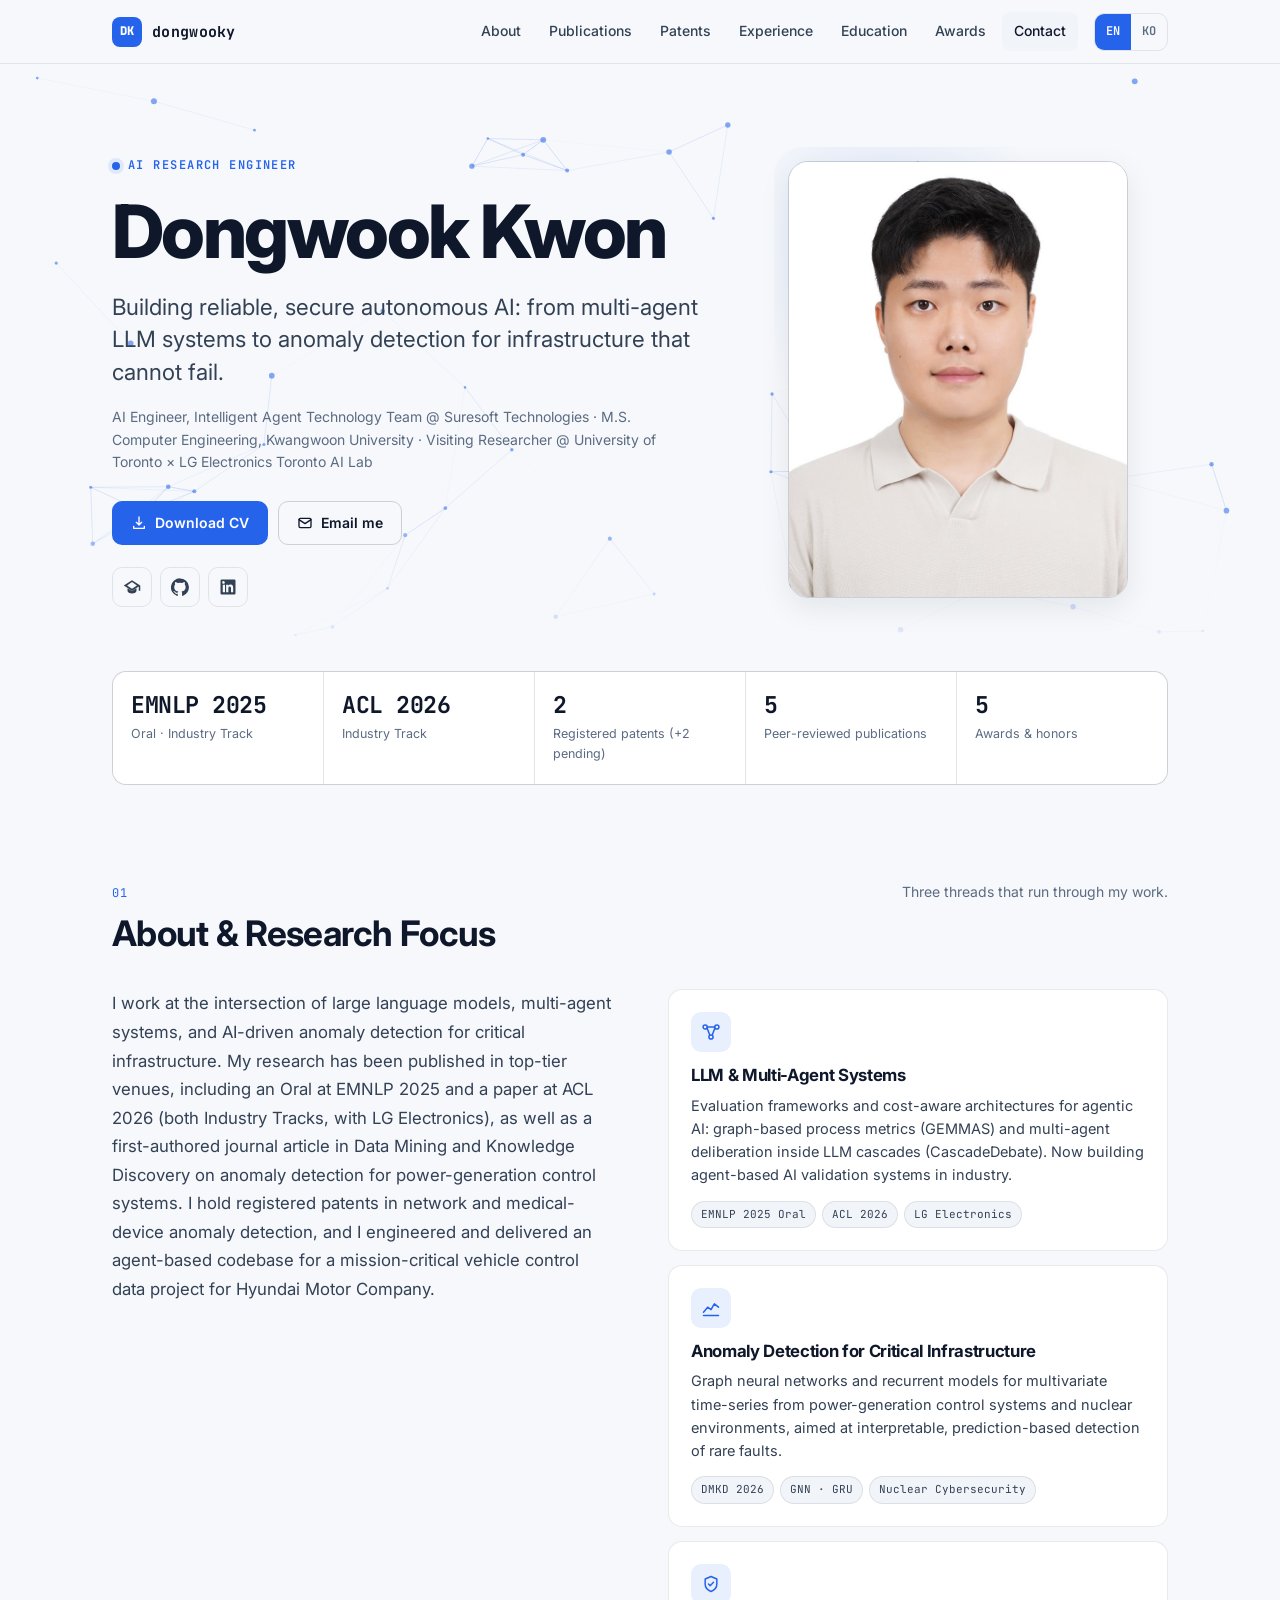
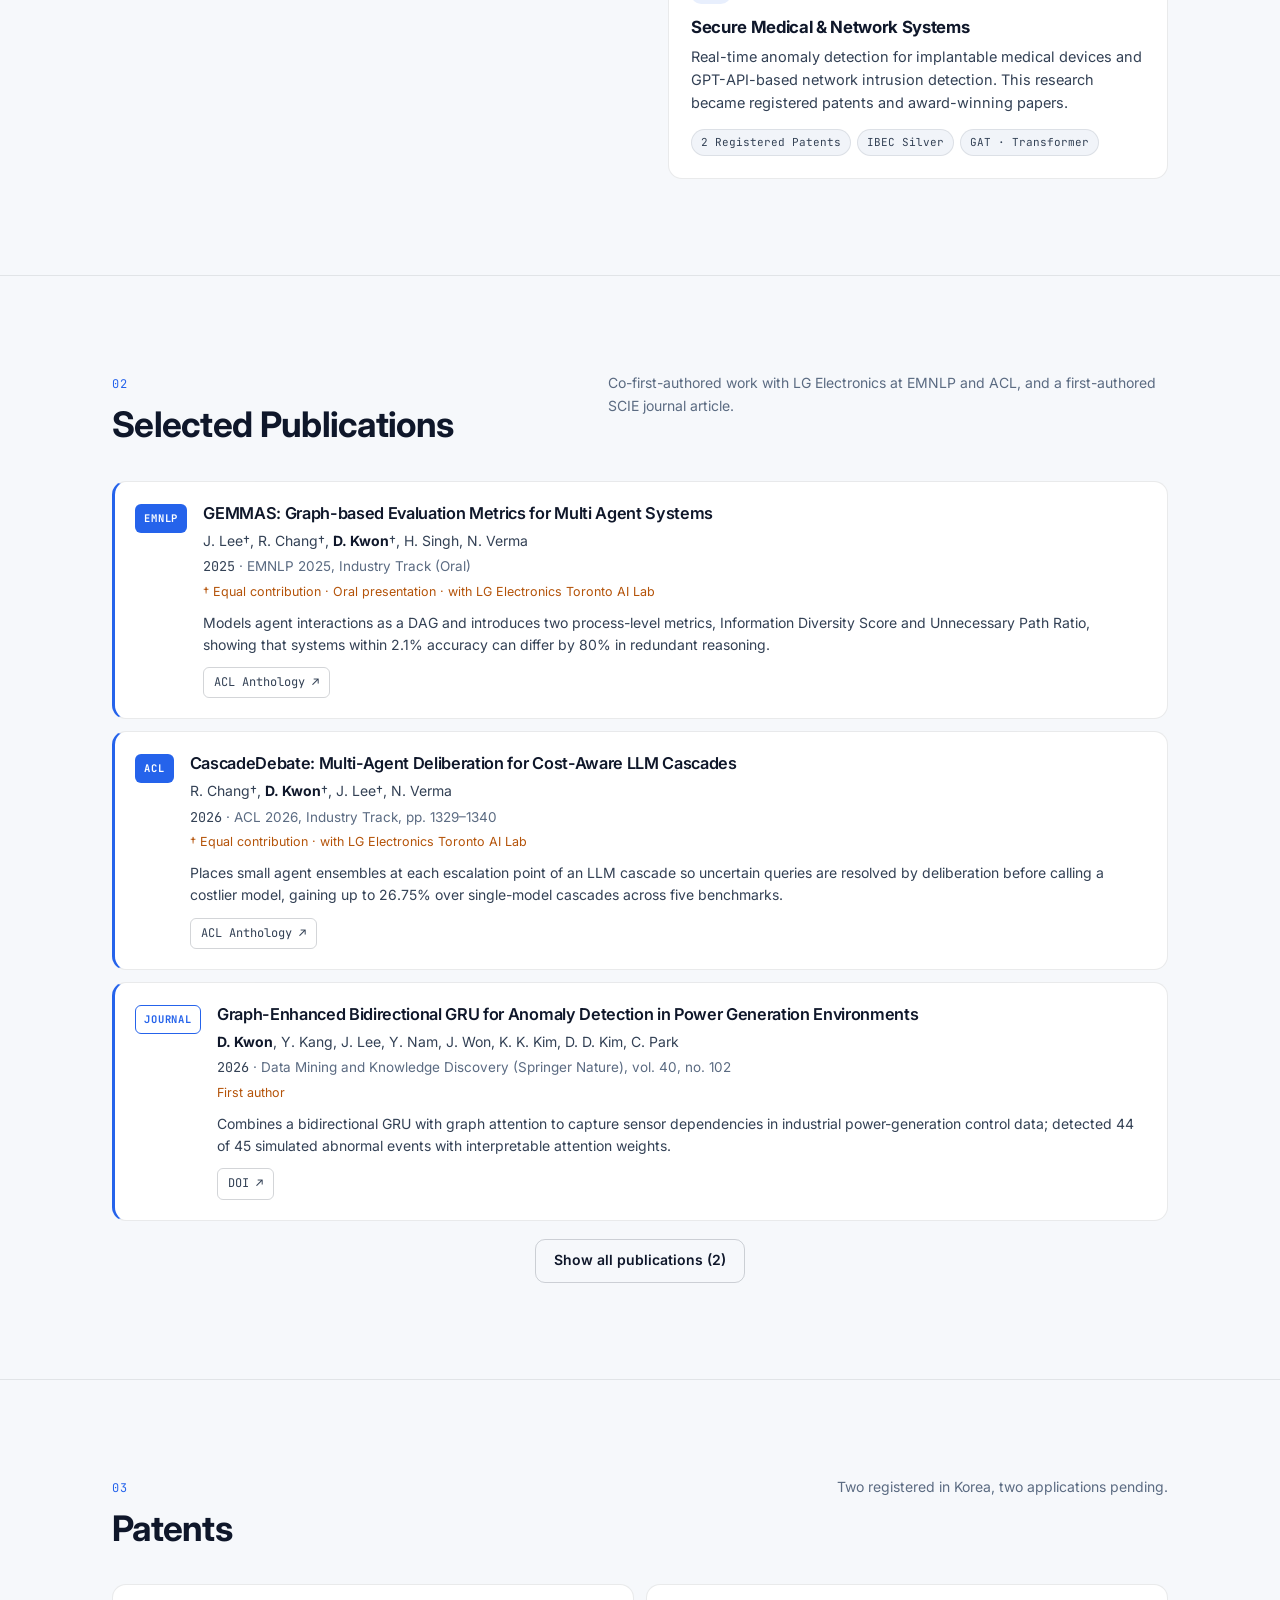
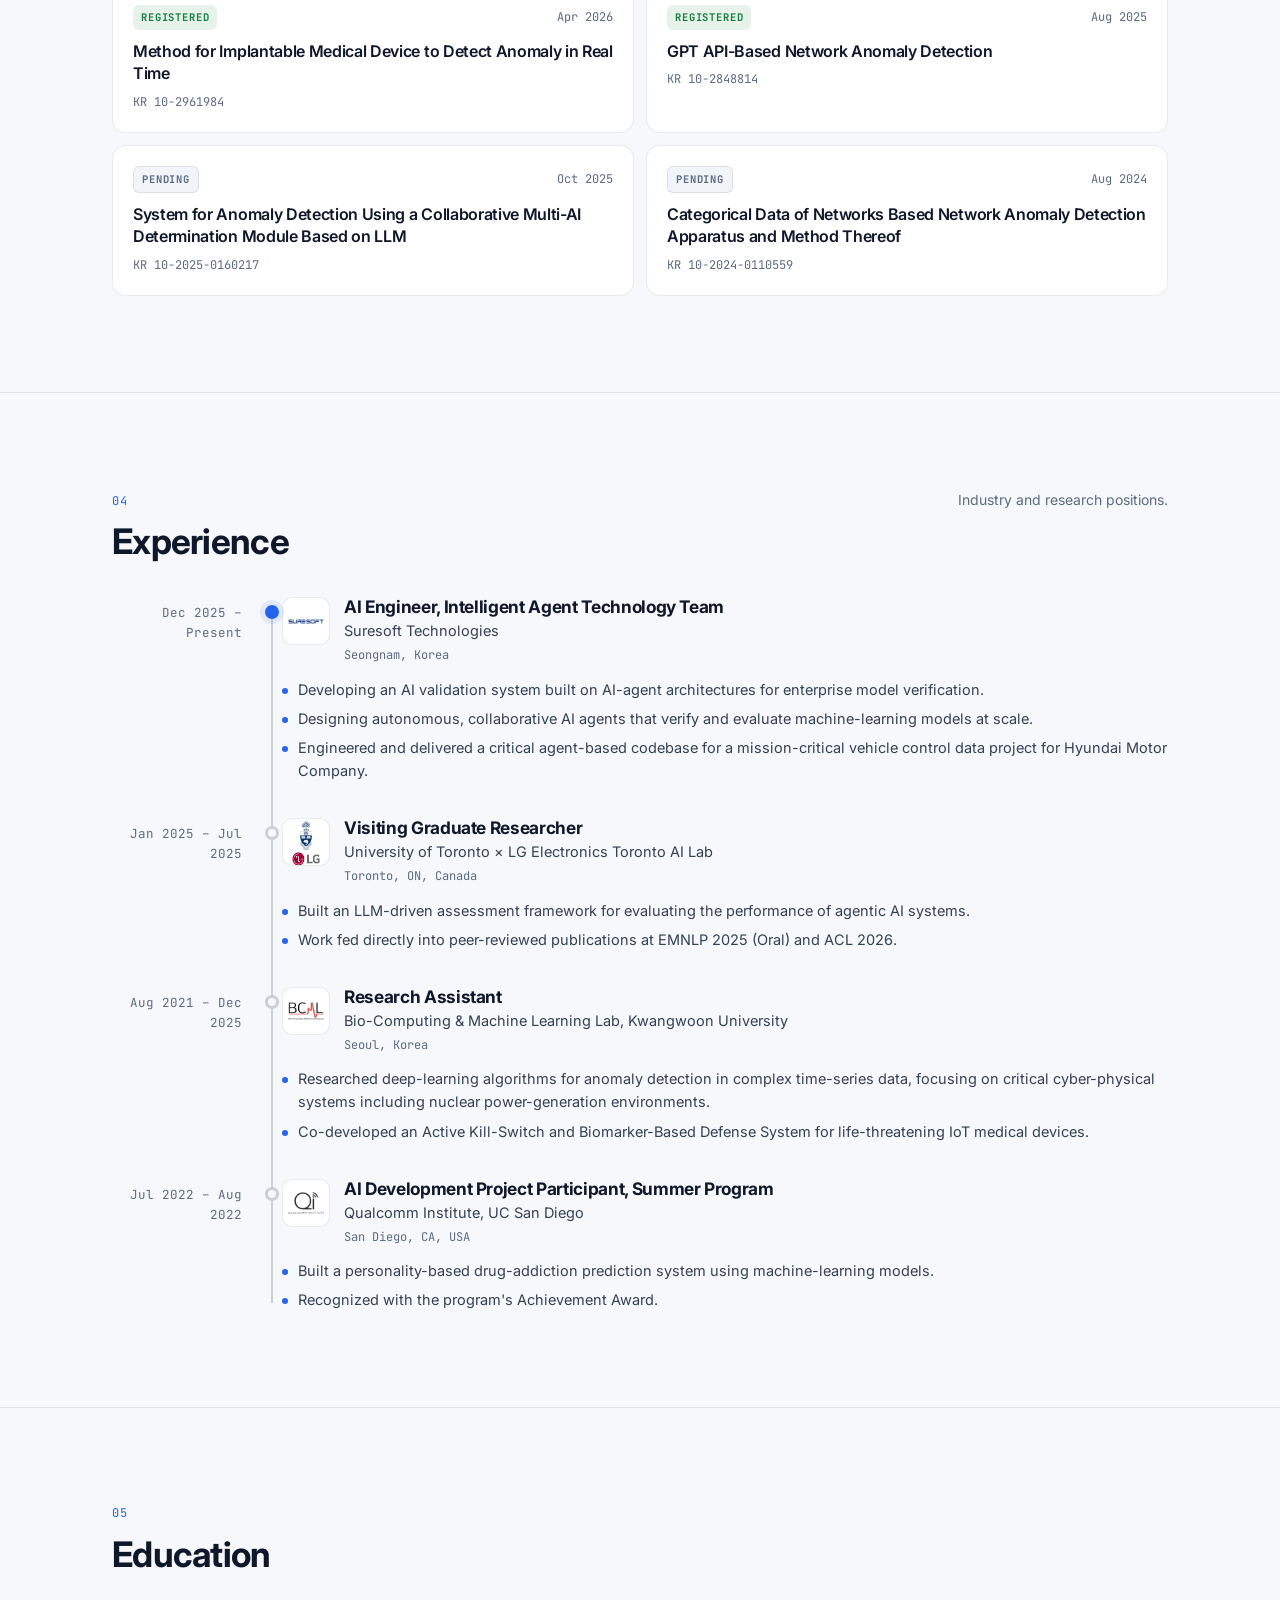
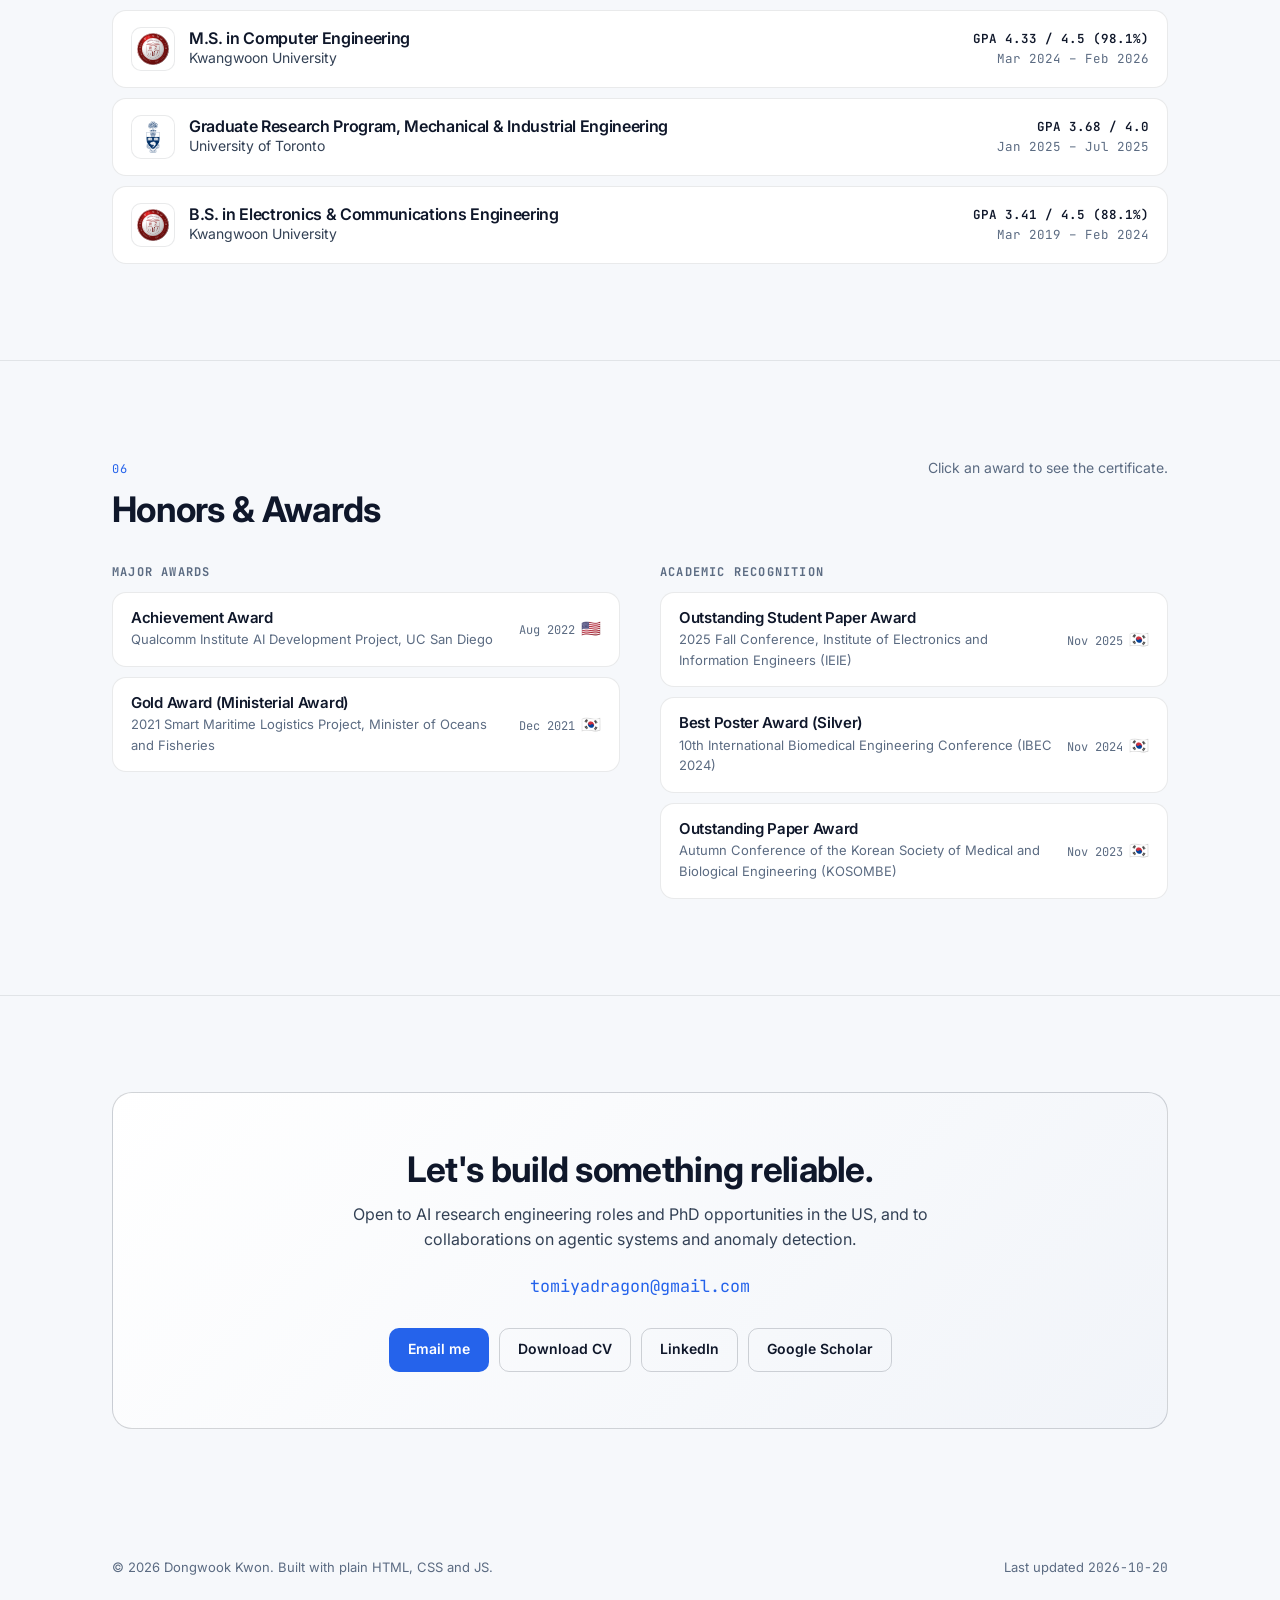
==== commit 1331c6ec: "Light theme only: drop dark tokens and theme toggle, regenerate OG image and touch icon in the light" ====
--- a/index.html
+++ b/index.html
@@ -9,7 +9,7 @@
   <link rel="canonical" href="https://dongwooky.github.io/">
   <link rel="alternate" hreflang="en" href="https://dongwooky.github.io/">
   <link rel="alternate" hreflang="ko" href="https://dongwooky.github.io/?lang=ko">
-  <meta name="theme-color" content="#0b0f17">
+  <meta name="theme-color" content="#f6f8fb">
 
   <meta property="og:type" content="profile">
   <meta property="og:title" content="Dongwook Kwon · AI Research Engineer">
@@ -18,7 +18,7 @@
   <meta property="og:image" content="https://dongwooky.github.io/assets/img/og.jpg">
   <meta name="twitter:card" content="summary_large_image">
 
-  <link rel="icon" href="data:image/svg+xml,%3Csvg xmlns='http://www.w3.org/2000/svg' viewBox='0 0 64 64'%3E%3Crect width='64' height='64' rx='14' fill='%235b9dff'/%3E%3Ctext x='32' y='42' font-family='ui-monospace,Menlo,monospace' font-size='28' font-weight='800' text-anchor='middle' fill='%230b0f17'%3EDK%3C/text%3E%3C/svg%3E">
+  <link rel="icon" href="data:image/svg+xml,%3Csvg xmlns='http://www.w3.org/2000/svg' viewBox='0 0 64 64'%3E%3Crect width='64' height='64' rx='14' fill='%232563eb'/%3E%3Ctext x='32' y='42' font-family='ui-monospace,Menlo,monospace' font-size='28' font-weight='800' text-anchor='middle' fill='%23ffffff'%3EDK%3C/text%3E%3C/svg%3E">
 
   <link rel="apple-touch-icon" href="assets/img/apple-touch-icon.png">
 
@@ -71,10 +71,6 @@
         <button type="button" data-lang="en" aria-pressed="true">EN</button>
         <button type="button" data-lang="ko" aria-pressed="false">KO</button>
       </div>
-      <button class="icon-btn" id="theme-btn" type="button" aria-label="Toggle color theme">
-        <svg id="icon-moon" viewBox="0 0 24 24" fill="none" stroke="currentColor" stroke-width="1.8" stroke-linecap="round"><path d="M12 3a9 9 0 1 0 9 9 7 7 0 0 1-9-9z"/></svg>
-        <svg id="icon-sun" hidden viewBox="0 0 24 24" fill="none" stroke="currentColor" stroke-width="1.8" stroke-linecap="round"><circle cx="12" cy="12" r="4"/><path d="M12 2v2M12 20v2M2 12h2M20 12h2M4.9 4.9l1.4 1.4M17.7 17.7l1.4 1.4M4.9 19.1l1.4-1.4M17.7 6.3l1.4-1.4"/></svg>
-      </button>
       <button class="icon-btn menu-btn" id="menu-btn" type="button" aria-label="Menu" aria-expanded="false" aria-controls="mobile-menu">
         <svg viewBox="0 0 24 24" fill="none" stroke="currentColor" stroke-width="2" stroke-linecap="round"><path d="M4 7h16M4 12h16M4 17h16"/></svg>
       </button>
--- a/assets/css/main.css
+++ b/assets/css/main.css
@@ -1,37 +1,9 @@
 /* ==========================================================================
    dongwooky.github.io — design tokens & layout
-   One accent color, dark by default, light via system preference or toggle.
+   One accent color on a light background.
    ========================================================================== */
 
 :root {
-  --bg: #0b0f17;
-  --bg-2: #0f1520;
-  --surface: #141b28;
-  --surface-2: #1a2334;
-  --border: rgba(255, 255, 255, 0.08);
-  --border-strong: rgba(255, 255, 255, 0.16);
-  --text: #e9eef6;
-  --text-2: #b7c2d3;
-  --muted: #8b97ab;
-  --accent: #5b9dff;
-  --accent-ink: #0b0f17;
-  --accent-soft: rgba(91, 157, 255, 0.14);
-  --green: #3ecf8e;
-  --green-soft: rgba(62, 207, 142, 0.14);
-  --amber: #f5b14c;
-  --amber-soft: rgba(245, 177, 76, 0.14);
-  --shadow: 0 10px 30px rgba(0, 0, 0, 0.35);
-  --radius: 14px;
-  --radius-sm: 8px;
-  --font-sans: "Inter", "Noto Sans KR", system-ui, -apple-system, "Segoe UI", sans-serif;
-  --font-mono: "JetBrains Mono", ui-monospace, SFMono-Regular, Menlo, monospace;
-  --nav-h: 64px;
-  --max-w: 1120px;
-  --gutter: 16px;
-  color-scheme: dark;
-}
-
-:root[data-theme="light"] {
   --bg: #f6f8fb;
   --bg-2: #ffffff;
   --surface: #ffffff;
@@ -49,30 +21,14 @@
   --amber: #b45309;
   --amber-soft: rgba(180, 83, 9, 0.1);
   --shadow: 0 10px 30px rgba(15, 23, 42, 0.08);
+  --radius: 14px;
+  --radius-sm: 8px;
+  --font-sans: "Inter", "Noto Sans KR", system-ui, -apple-system, "Segoe UI", sans-serif;
+  --font-mono: "JetBrains Mono", ui-monospace, SFMono-Regular, Menlo, monospace;
+  --nav-h: 64px;
+  --max-w: 1120px;
+  --gutter: 16px;
   color-scheme: light;
-}
-
-@media (prefers-color-scheme: light) {
-  :root:not([data-theme="dark"]) {
-    --bg: #f6f8fb;
-    --bg-2: #ffffff;
-    --surface: #ffffff;
-    --surface-2: #f1f4f9;
-    --border: rgba(15, 23, 42, 0.09);
-    --border-strong: rgba(15, 23, 42, 0.18);
-    --text: #0f172a;
-    --text-2: #334155;
-    --muted: #5b6b82;
-    --accent: #2563eb;
-    --accent-ink: #ffffff;
-    --accent-soft: rgba(37, 99, 235, 0.1);
-    --green: #15803d;
-    --green-soft: rgba(21, 128, 61, 0.1);
-    --amber: #b45309;
-    --amber-soft: rgba(180, 83, 9, 0.1);
-    --shadow: 0 10px 30px rgba(15, 23, 42, 0.08);
-    color-scheme: light;
-  }
 }
 
 /* ---------- base ---------- */
@@ -141,7 +97,6 @@
 }
 .icon-btn:hover { background: var(--surface-2); color: var(--text); }
 .icon-btn svg { width: 18px; height: 18px; }
-.icon-btn svg[hidden] { display: none; }
 .lang-toggle {
   display: inline-flex; border: 1px solid var(--border); border-radius: 10px; overflow: hidden; height: 38px;
   font-family: var(--font-mono); font-size: 12px; font-weight: 600;
@@ -271,7 +226,7 @@
 }
 /* tiers: filled = top-tier NLP venues, outlined accent = journals, neutral = other conferences */
 .badge-EMNLP, .badge-ACL { background: var(--accent); color: var(--accent-ink); border-color: transparent; }
-.badge-DMKD, .badge-Electronics { border-color: var(--accent); color: var(--accent); }
+.badge-JOURNAL { border-color: var(--accent); color: var(--accent); }
 .pub h3 { font-size: 1.02rem; font-weight: 600; line-height: 1.35; }
 .pub .authors { color: var(--text-2); font-size: 14px; margin-top: 6px; }
 .pub .authors b { color: var(--text); font-weight: 700; }
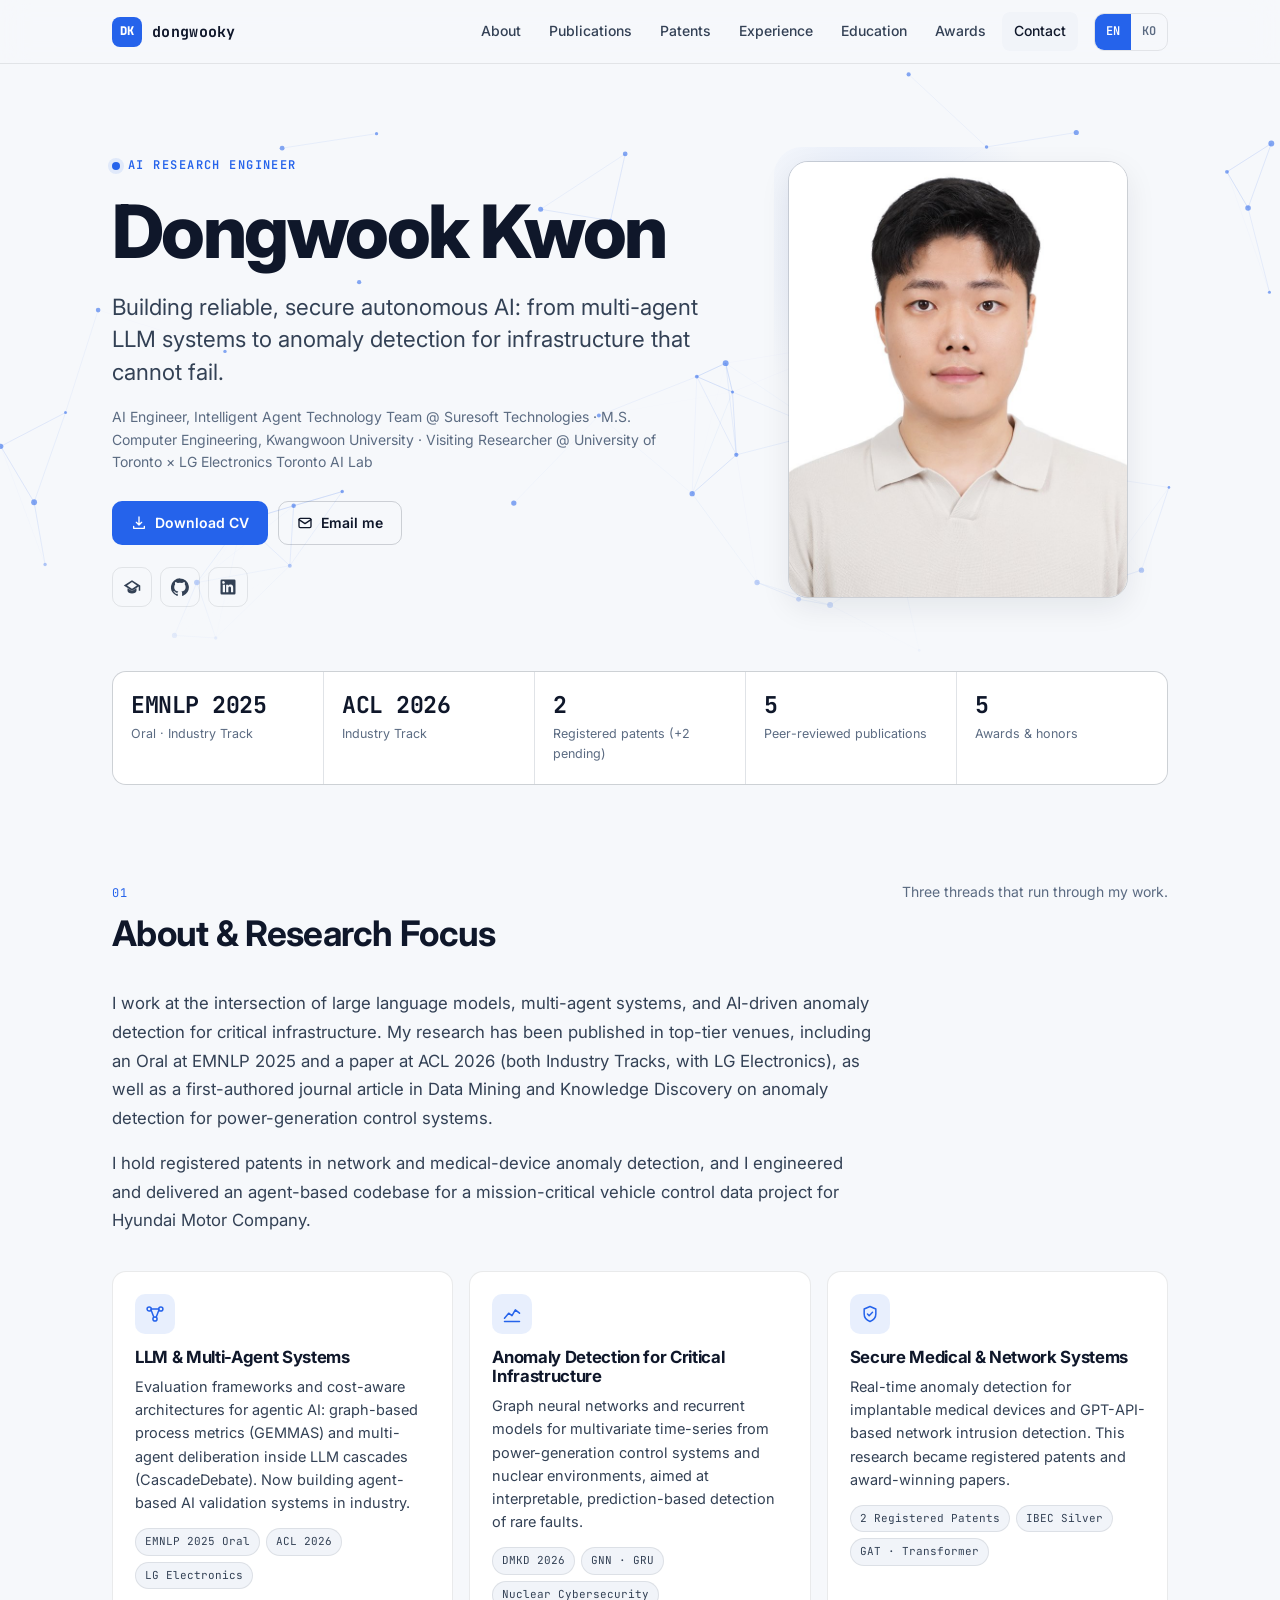
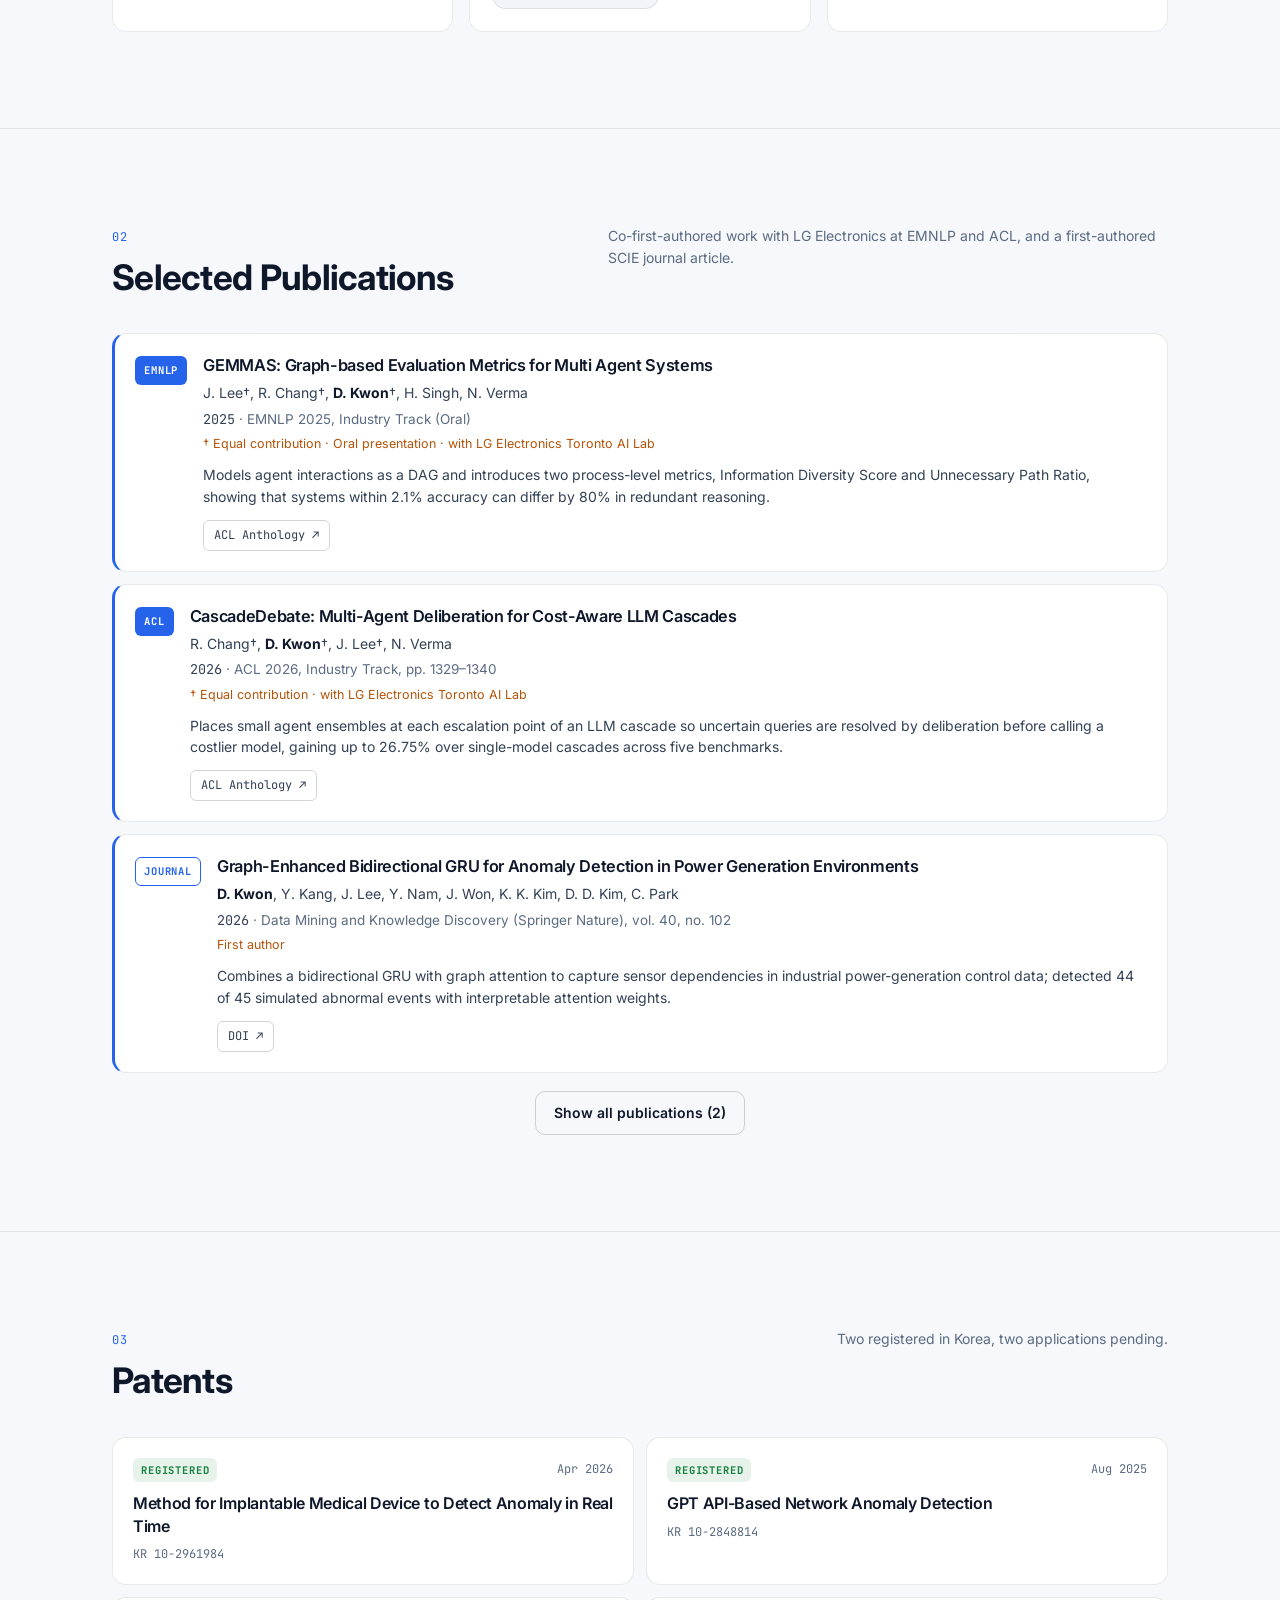
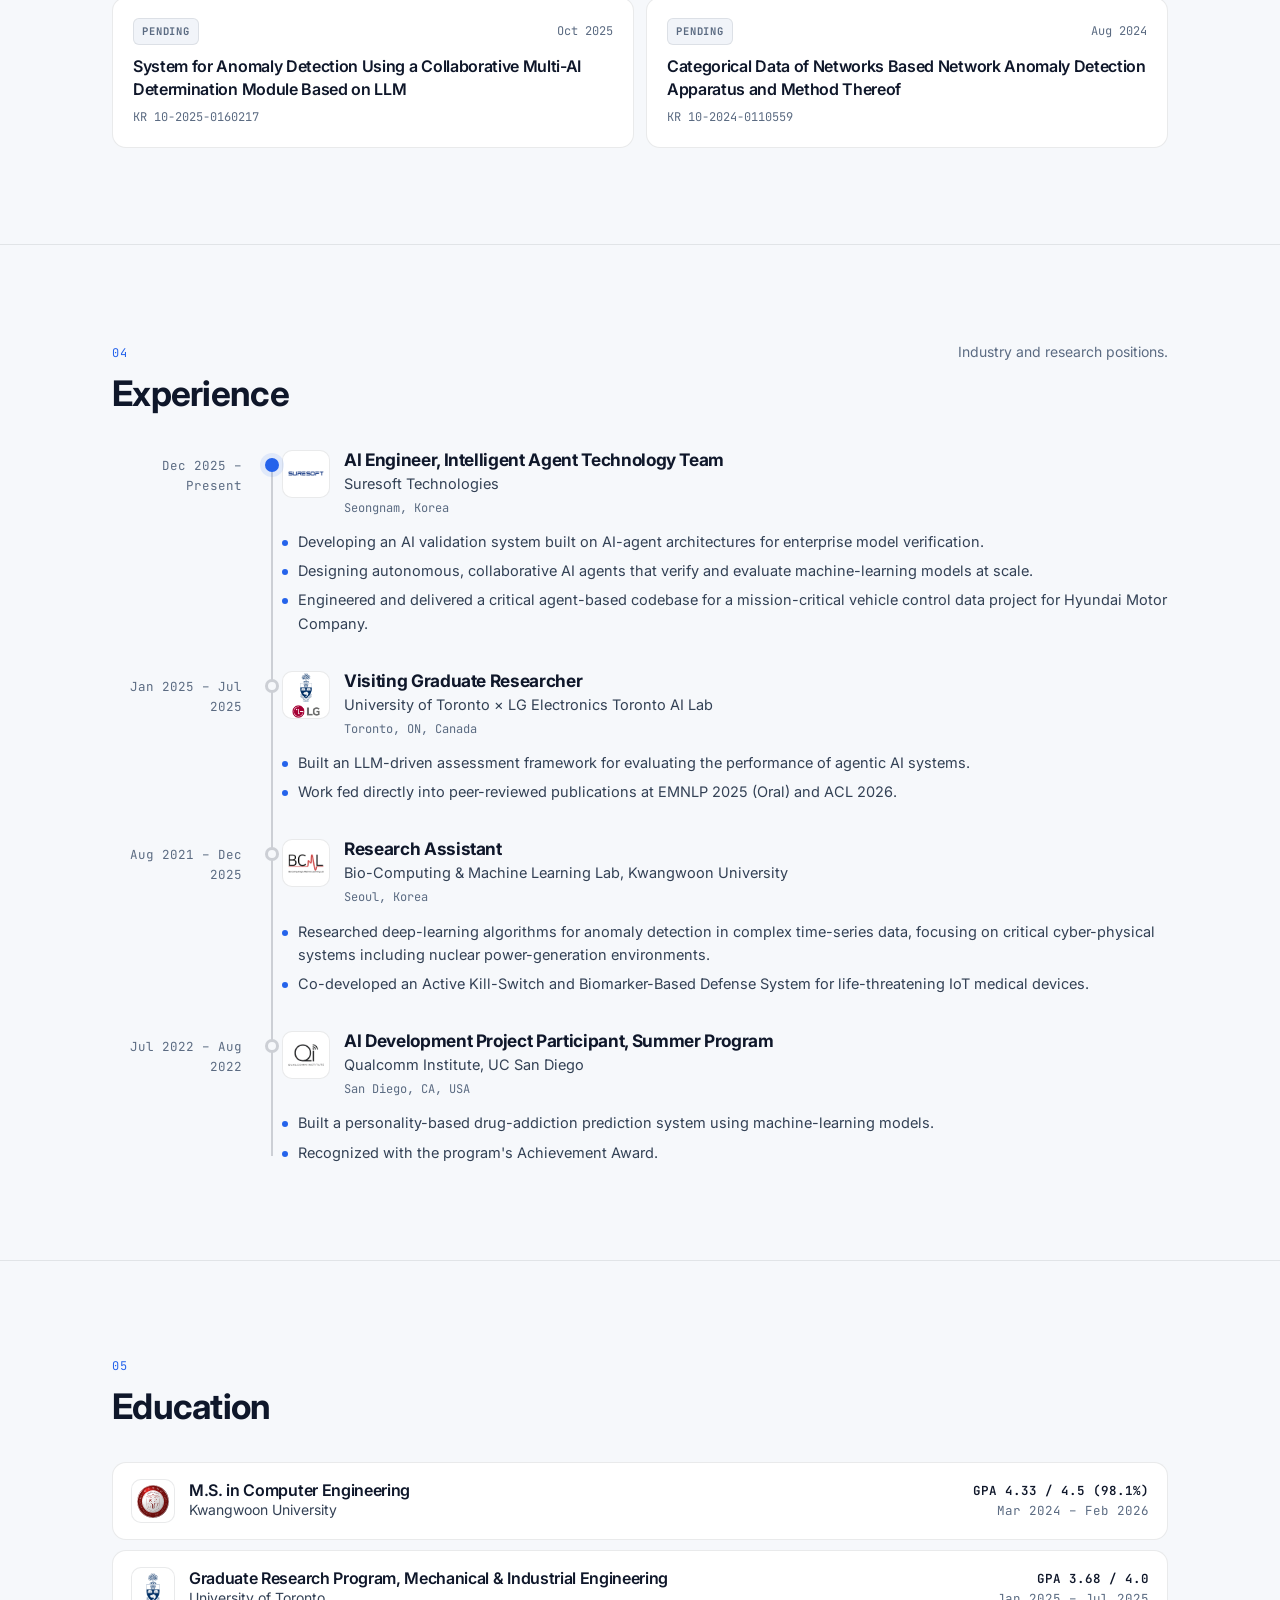
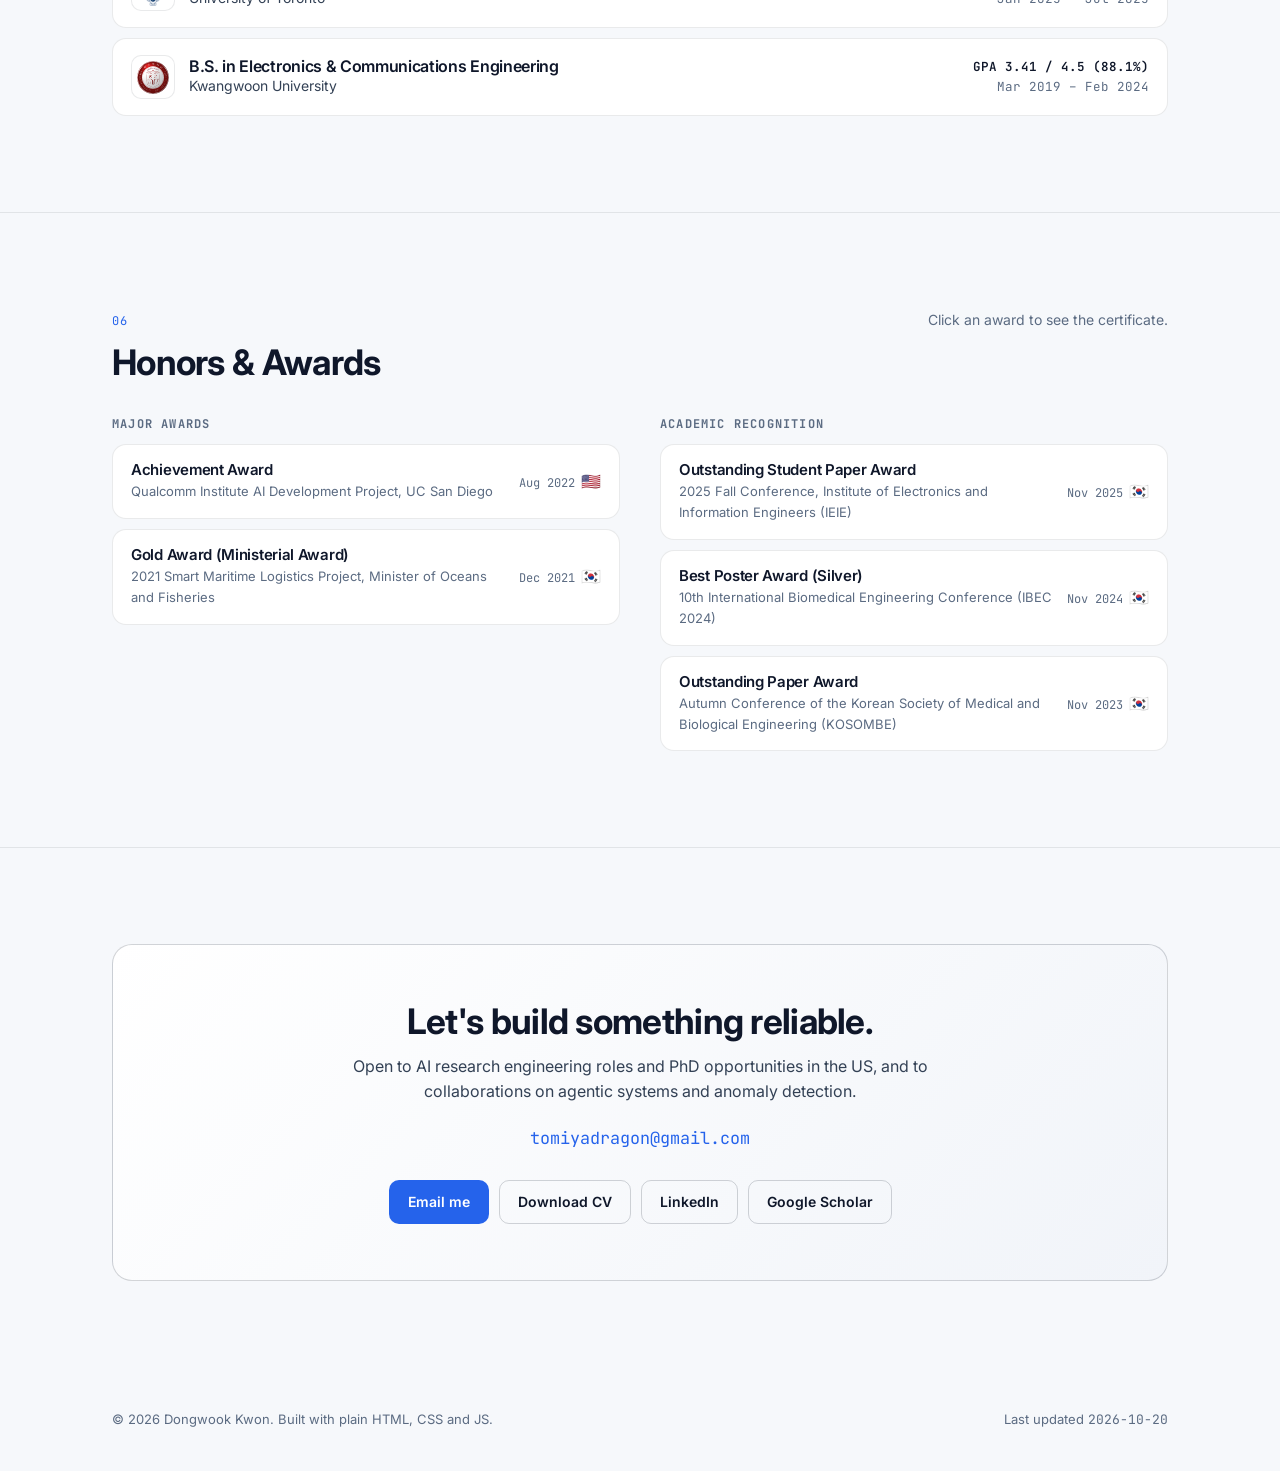
==== commit 81becfce: "About: full-width intro in two paragraphs with research cards in a three-column row Co-Authored-By: " ====
--- a/index.html
+++ b/index.html
@@ -142,7 +142,7 @@
         <p class="sub" data-i18n="about.sub">Three threads that run through my work.</p>
       </div>
       <div class="about-grid">
-        <p class="about-text reveal" id="about-text"></p>
+        <div class="about-text reveal" id="about-text"></div>
         <div class="research-cards reveal" id="research-cards"></div>
       </div>
     </div>
--- a/assets/css/main.css
+++ b/assets/css/main.css
@@ -196,10 +196,11 @@
 .section-head .sub { color: var(--muted); font-size: 14px; max-width: 40em; }
 
 /* about */
-.about-grid { display: grid; gap: 40px; }
-@media (min-width: 860px) { .about-grid { grid-template-columns: 1fr 1fr; gap: 56px; align-items: start; } }
-.about-text { font-size: 1.05rem; color: var(--text-2); line-height: 1.7; }
+.about-grid { display: grid; gap: 36px; }
+.about-text { font-size: 1.05rem; color: var(--text-2); line-height: 1.7; max-width: 760px; }
+.about-text p + p { margin-top: 1em; }
 .research-cards { display: grid; gap: 14px; }
+@media (min-width: 860px) { .research-cards { grid-template-columns: repeat(3, 1fr); gap: 16px; } }
 .card {
   background: var(--surface); border: 1px solid var(--border); border-radius: var(--radius); padding: 22px;
   transition: border-color 0.2s ease, transform 0.2s ease;
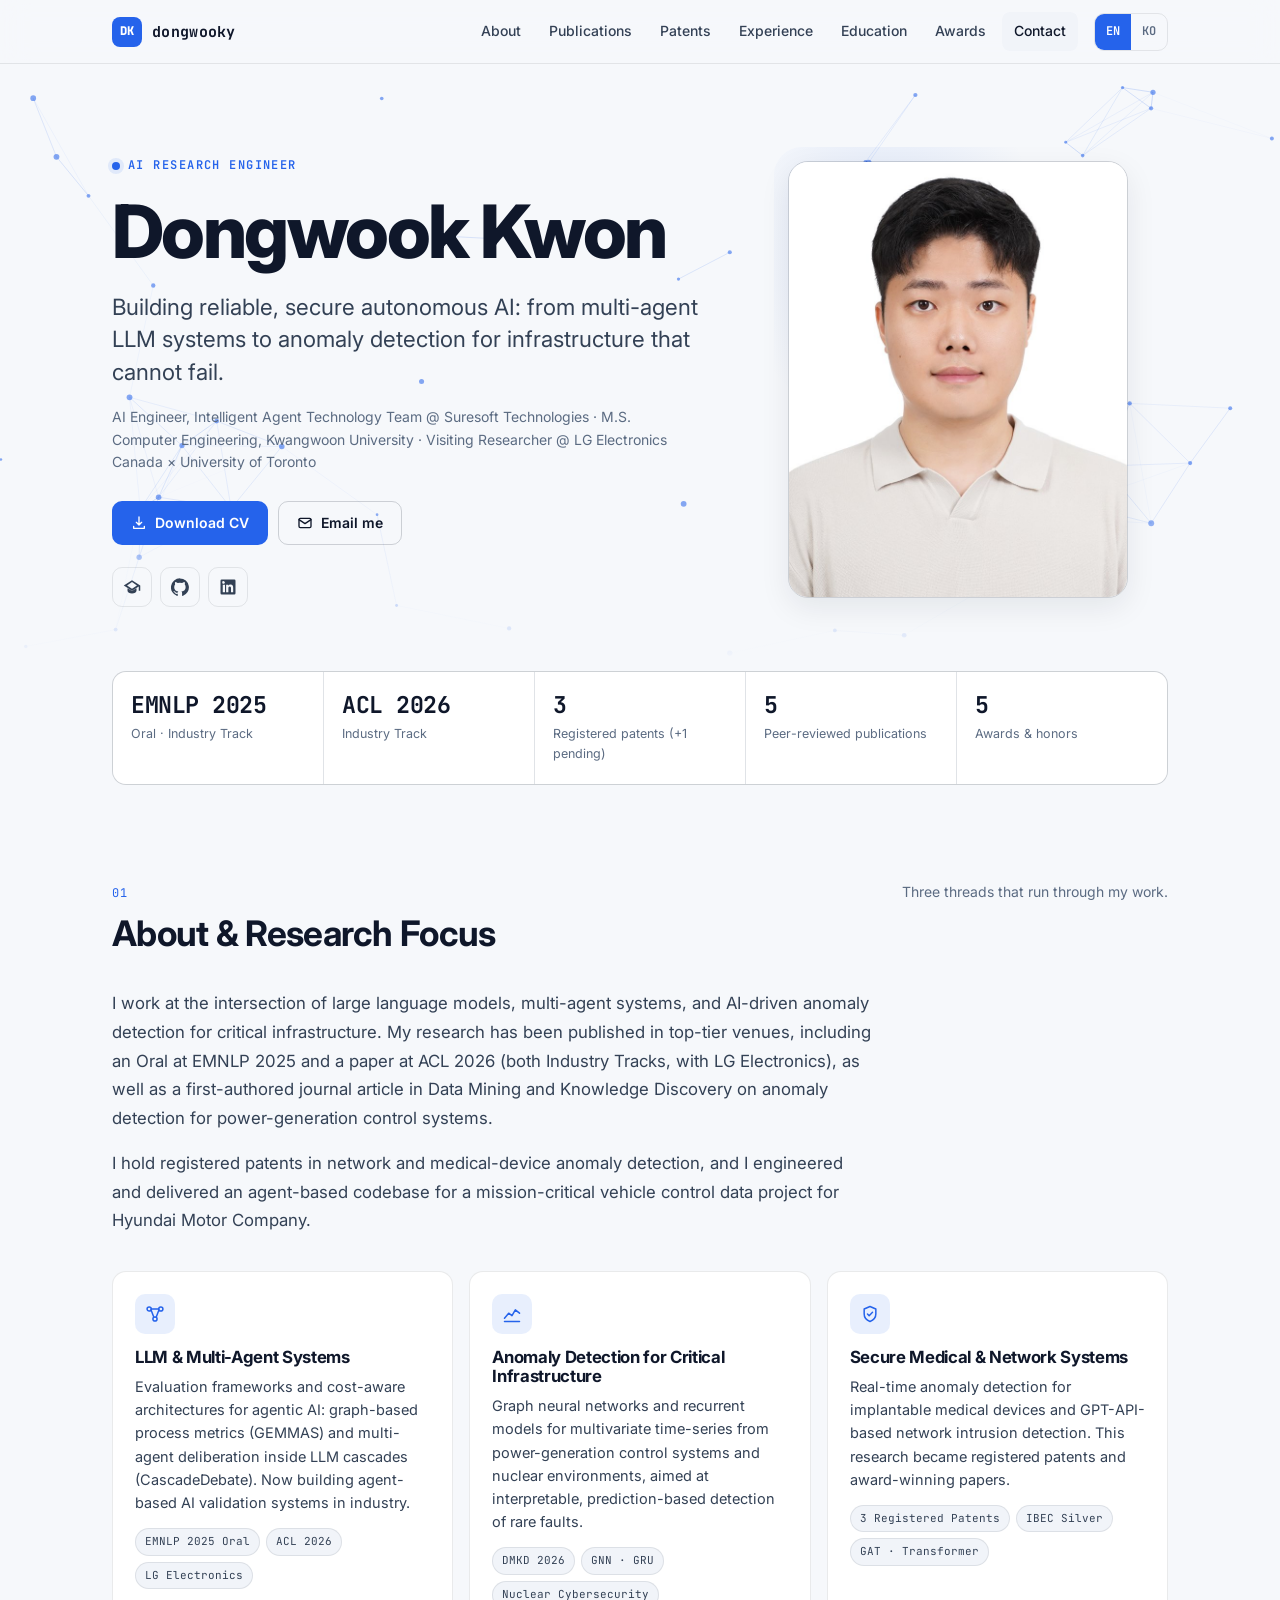
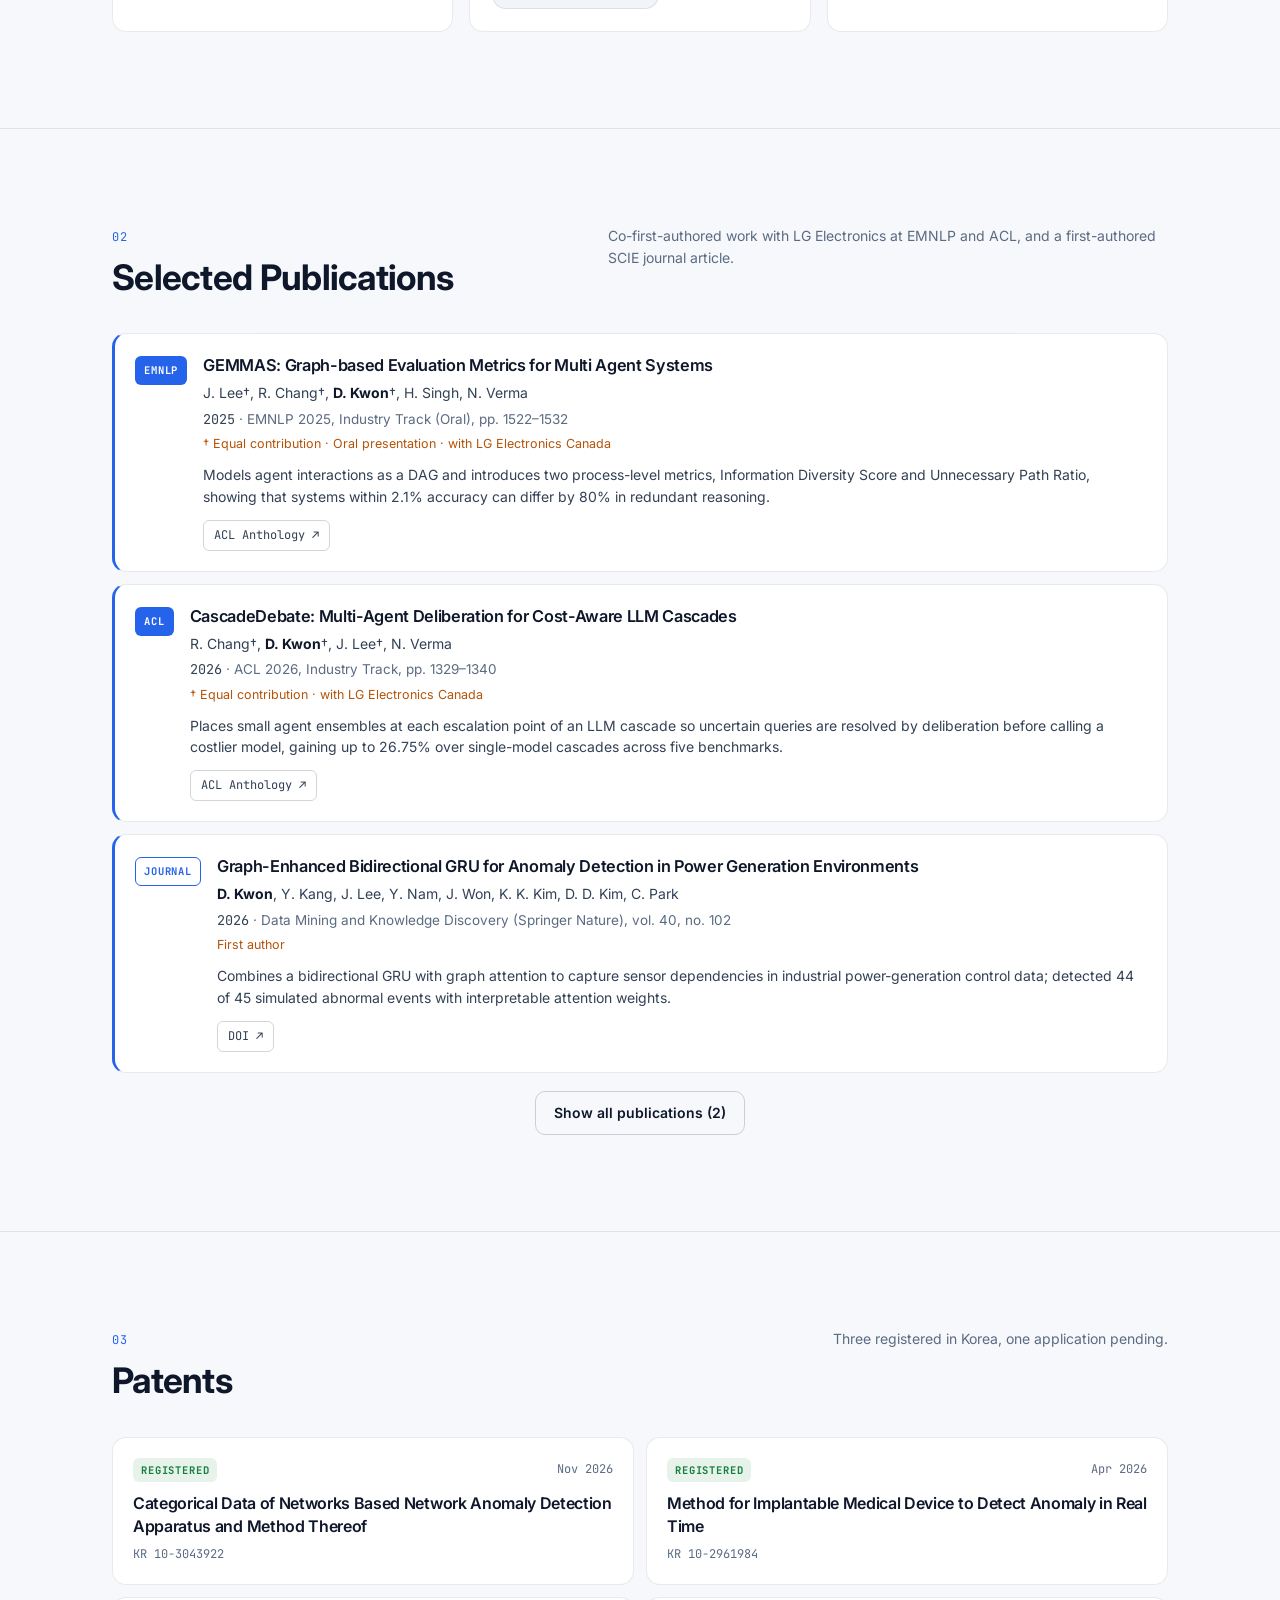
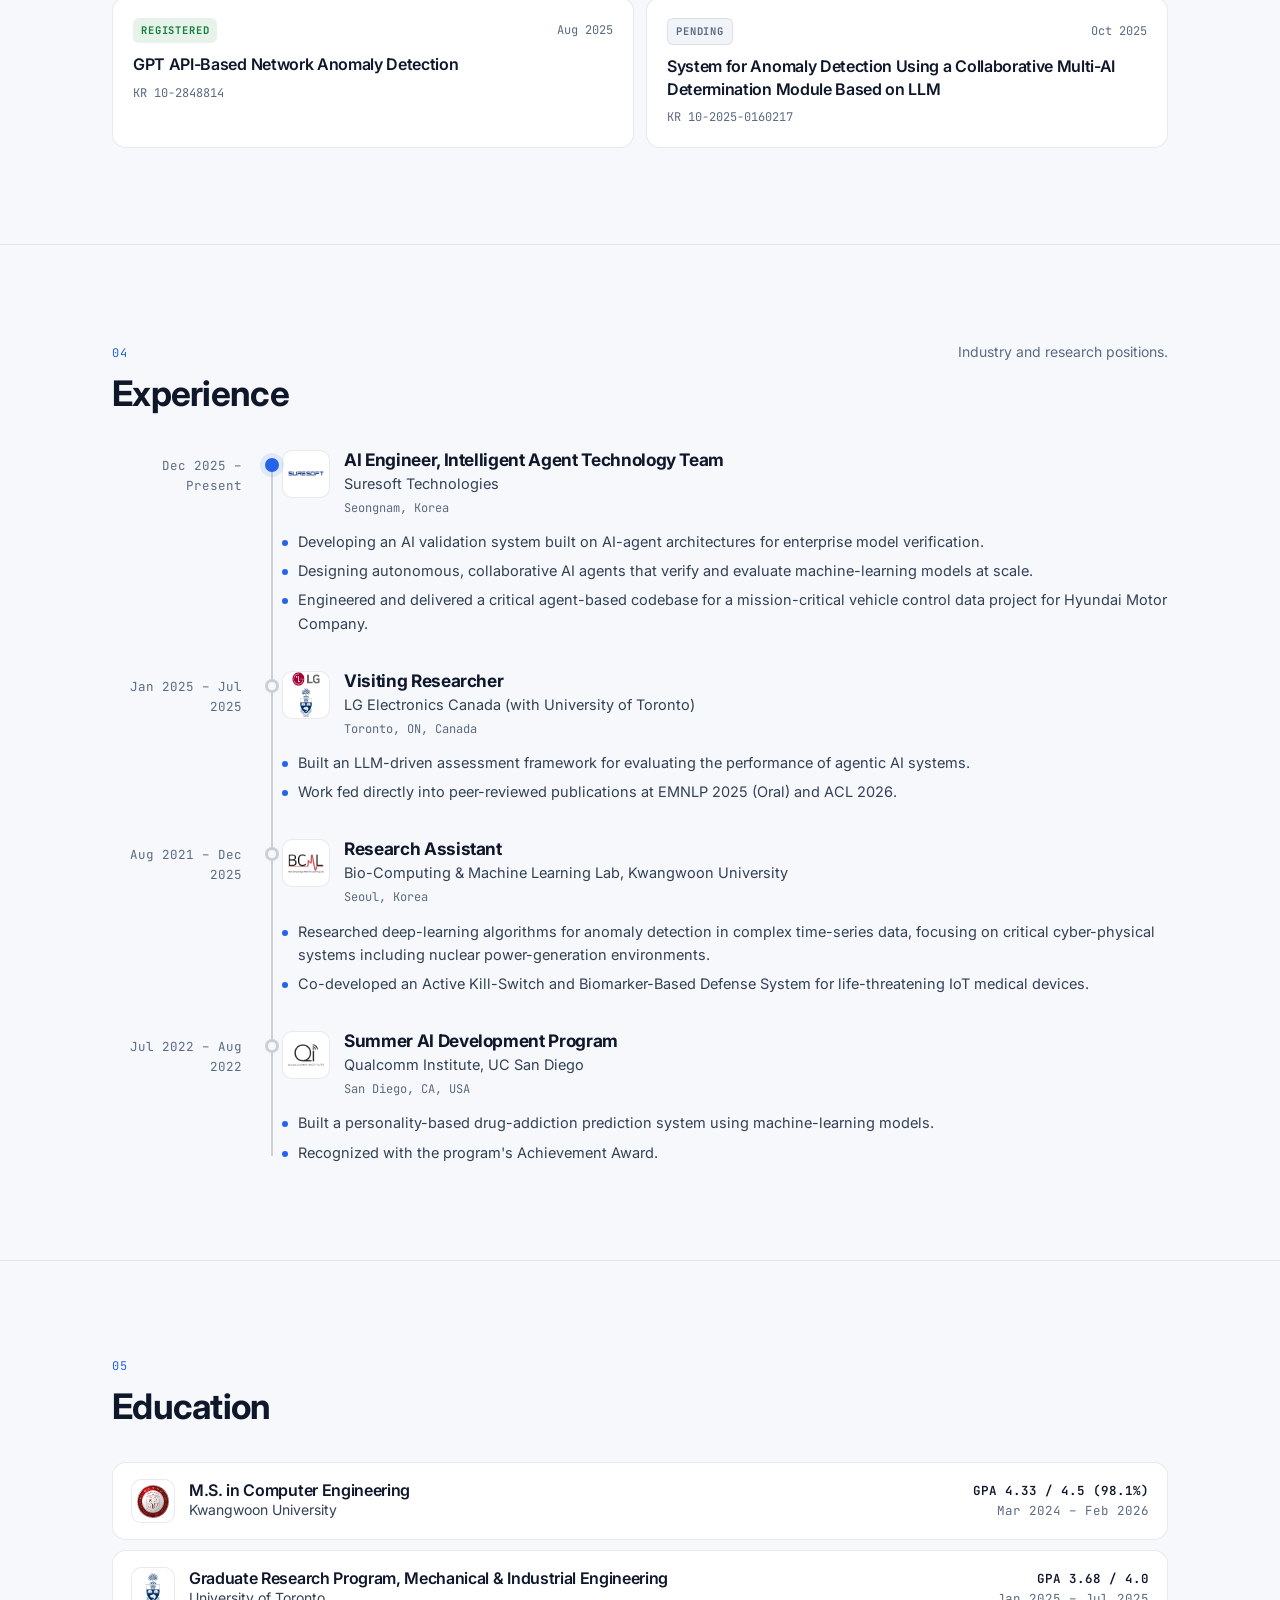
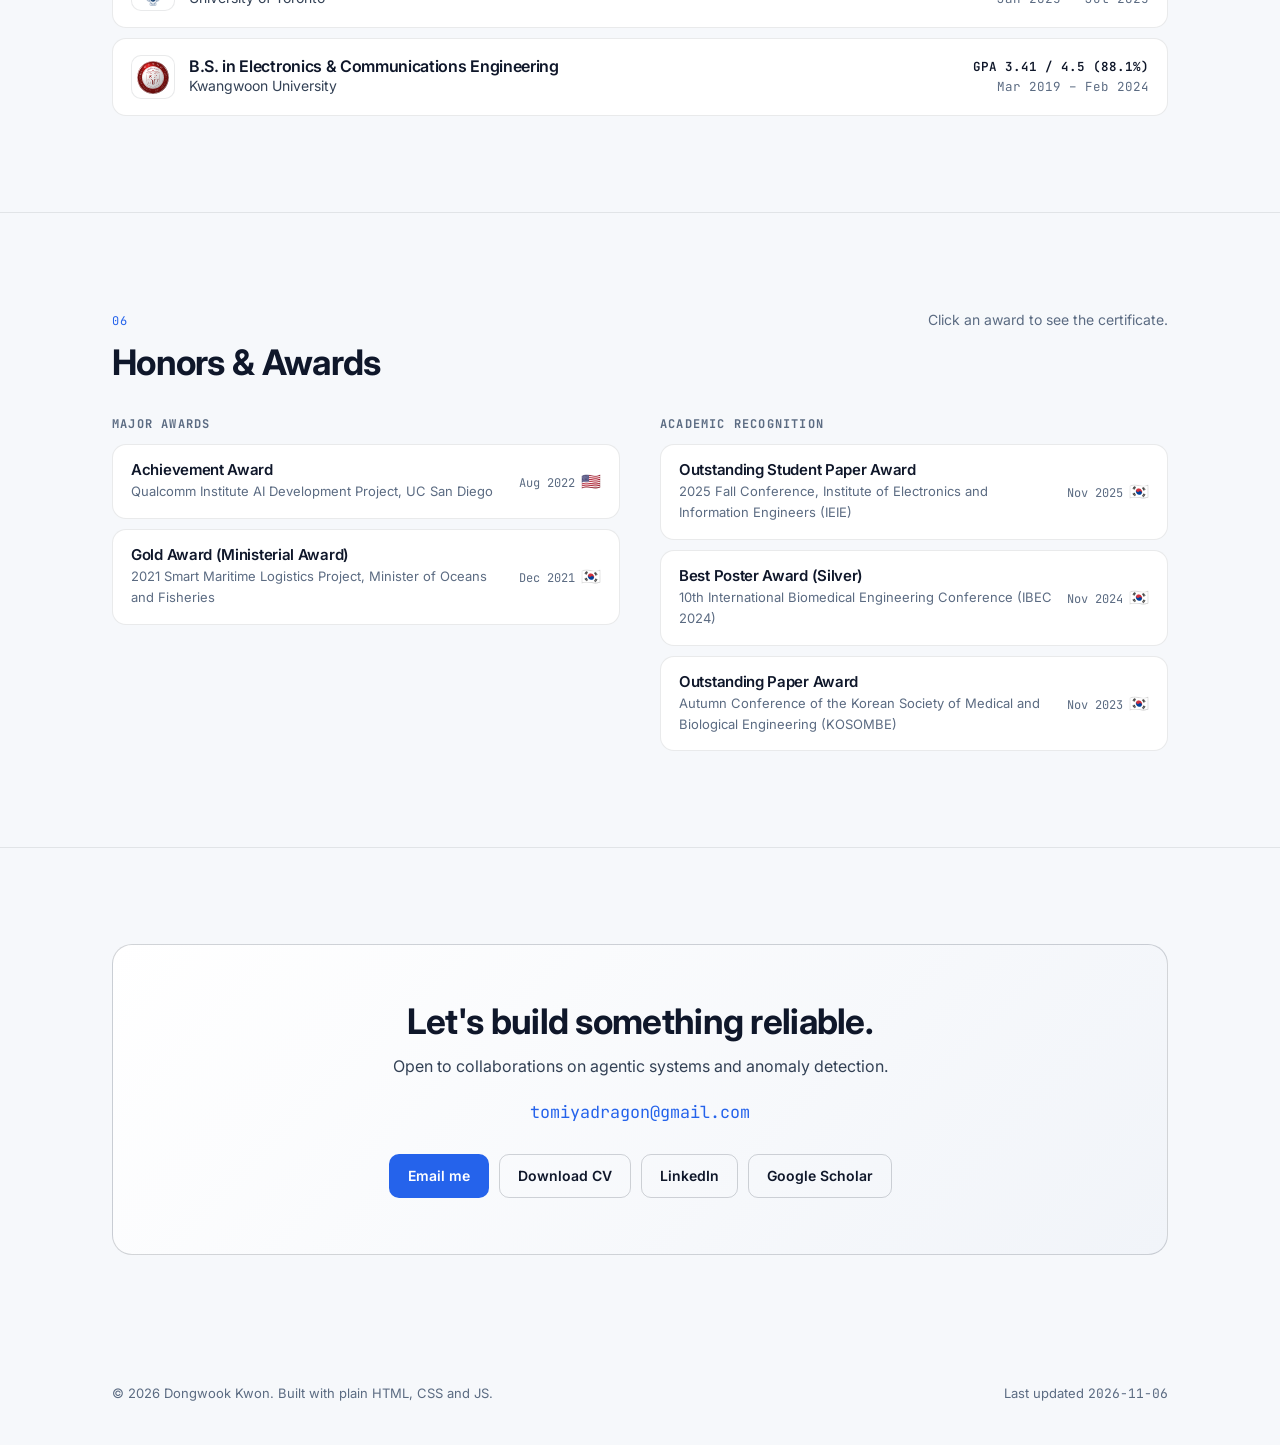
==== commit e7792483: "Sync with CV dated 2026-11-06: new CV PDF, LG Electronics Canada affiliation wording, EMNLP page num" ====
--- a/index.html
+++ b/index.html
@@ -97,7 +97,7 @@
           <div class="eyebrow" id="hero-role">AI Research Engineer</div>
           <h1 id="hero-name">Dongwook Kwon</h1>
           <p class="tagline" id="hero-tagline">Building reliable, secure autonomous AI: from multi-agent LLM systems to anomaly detection for infrastructure that cannot fail.</p>
-          <p class="affil" id="hero-affil">AI Engineer @ Suresoft Technologies · M.S. Computer Engineering, Kwangwoon University · Visiting Researcher @ University of Toronto × LG Electronics Toronto AI Lab</p>
+          <p class="affil" id="hero-affil">AI Engineer @ Suresoft Technologies · M.S. Computer Engineering, Kwangwoon University · Visiting Researcher @ LG Electronics Canada × University of Toronto</p>
           <div class="cta-row">
             <a class="btn btn-primary" data-link="cv" href="Dongwook_Kwon_CV.pdf" download>
               <svg viewBox="0 0 24 24" fill="none" stroke="currentColor" stroke-width="2" stroke-linecap="round" stroke-linejoin="round"><path d="M12 3v12m0 0 4-4m-4 4-4-4M4 17v3h16v-3"/></svg>
--- a/assets/css/main.css
+++ b/assets/css/main.css
@@ -303,8 +303,8 @@
 .edu-logo img { width: 78%; height: 78%; object-fit: contain; }
 .edu h3 { font-size: 1rem; font-weight: 600; }
 .edu .school { color: var(--text-2); font-size: 14px; }
-.edu .right { font-family: var(--font-mono); font-size: 12.5px; color: var(--muted); text-align: left; }
-@media (min-width: 760px) { .edu .right { text-align: right; } }
+.edu .right { font-family: var(--font-mono); font-size: 12.5px; color: var(--muted); text-align: left; grid-column: 2; }
+@media (min-width: 760px) { .edu .right { text-align: right; grid-column: auto; } }
 .edu .right b { color: var(--text); font-weight: 600; display: block; }
 
 /* awards */
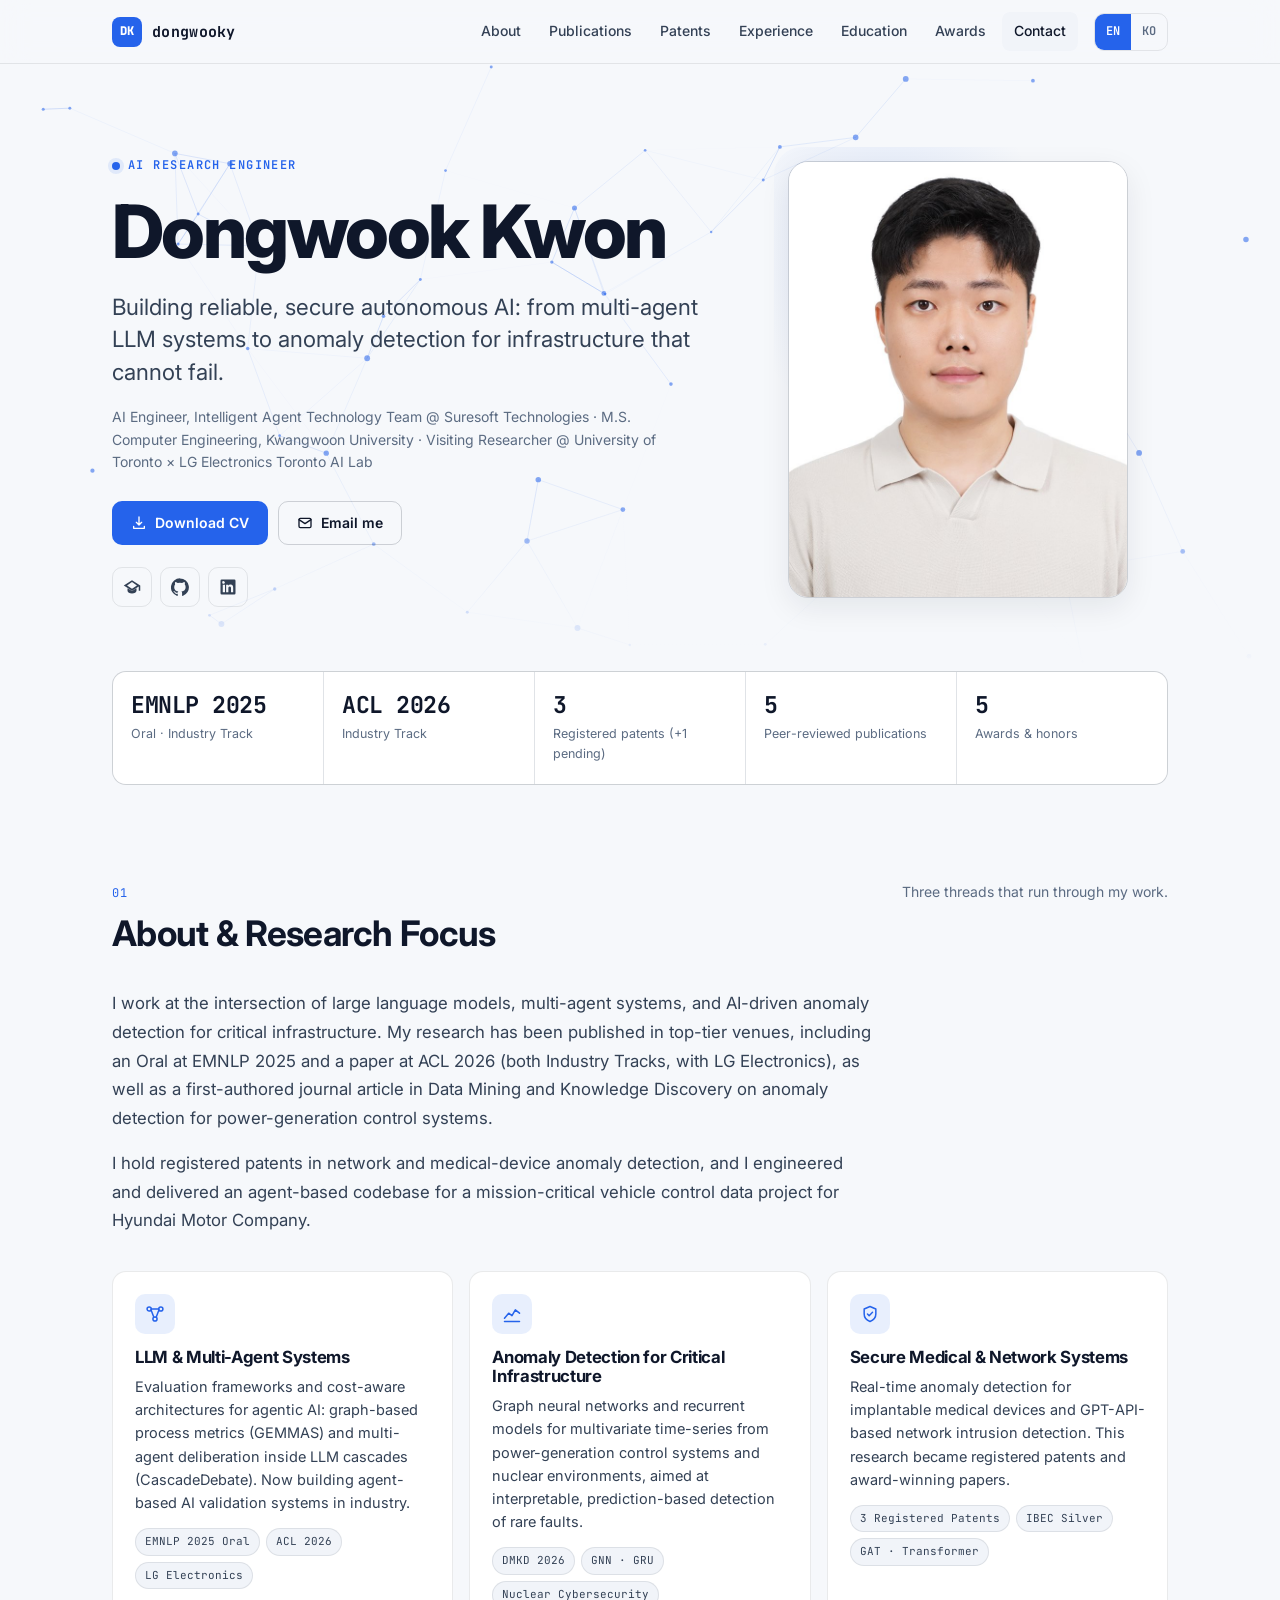
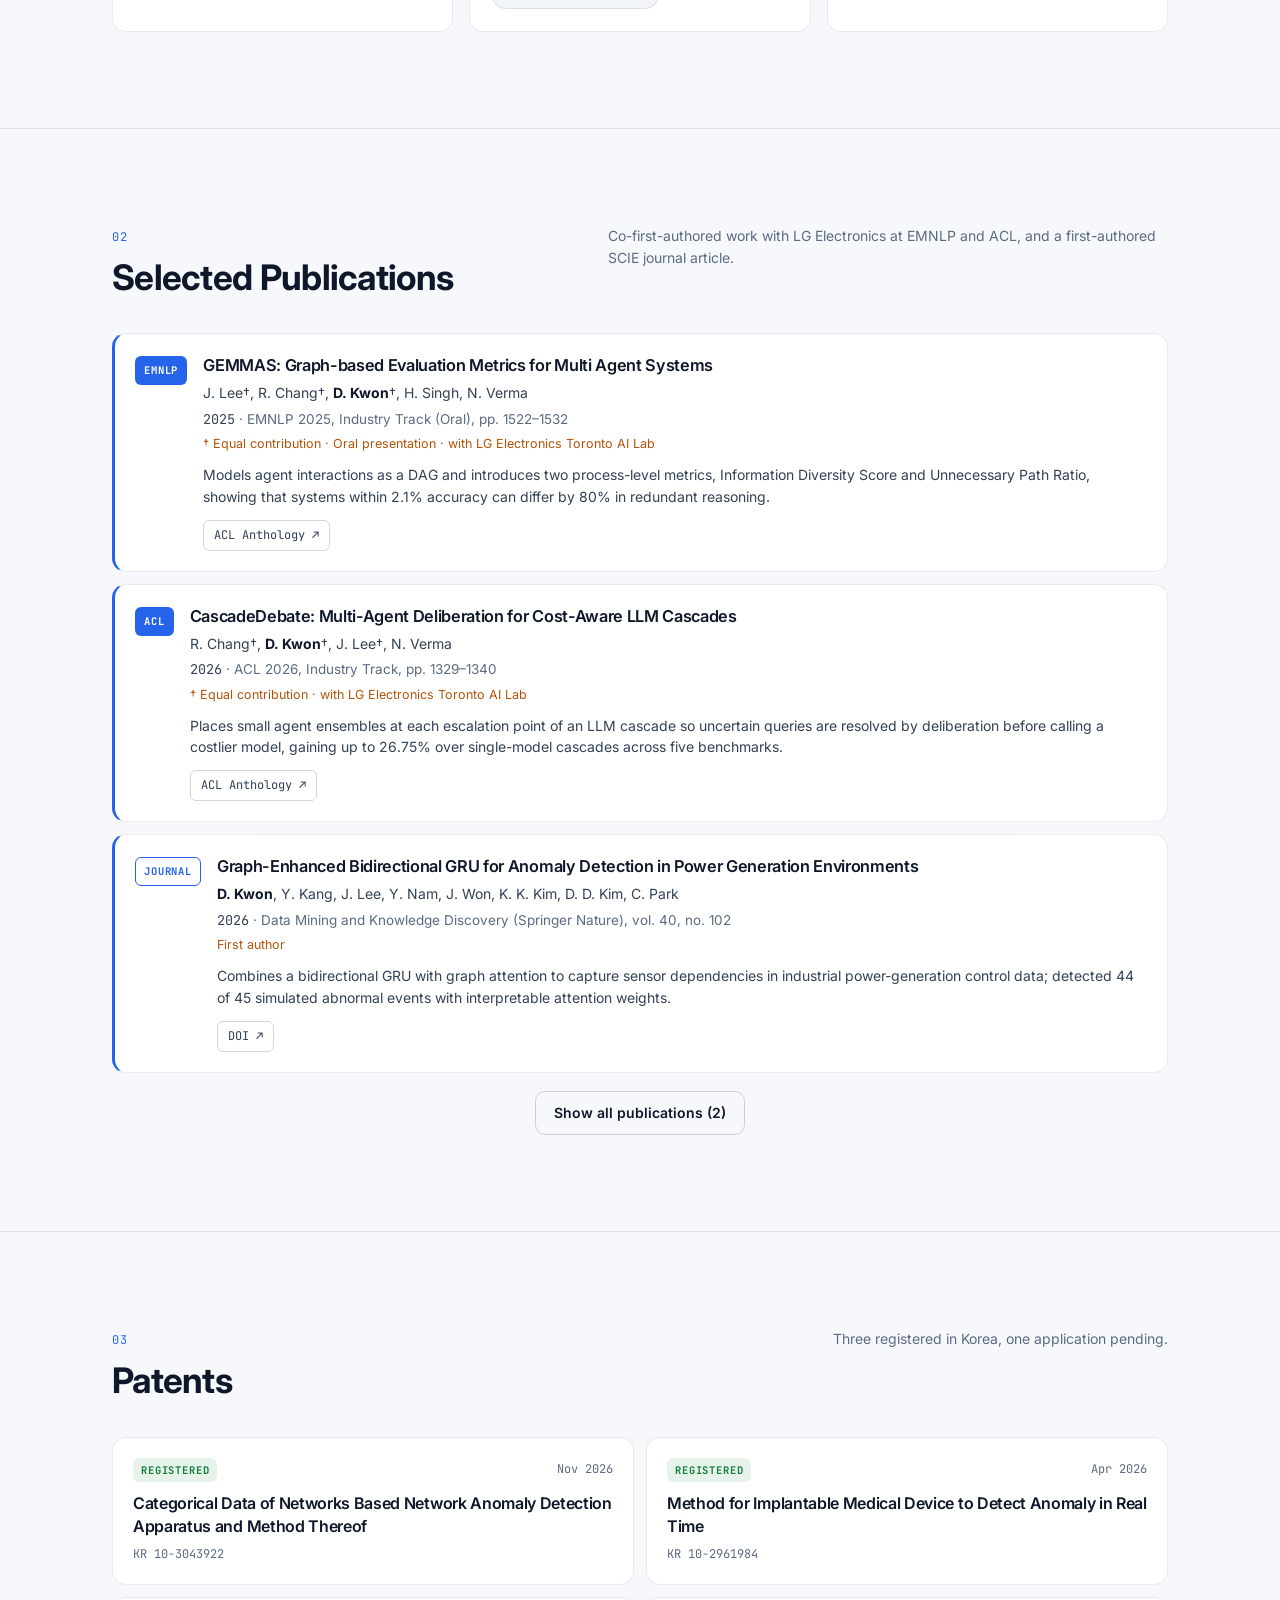
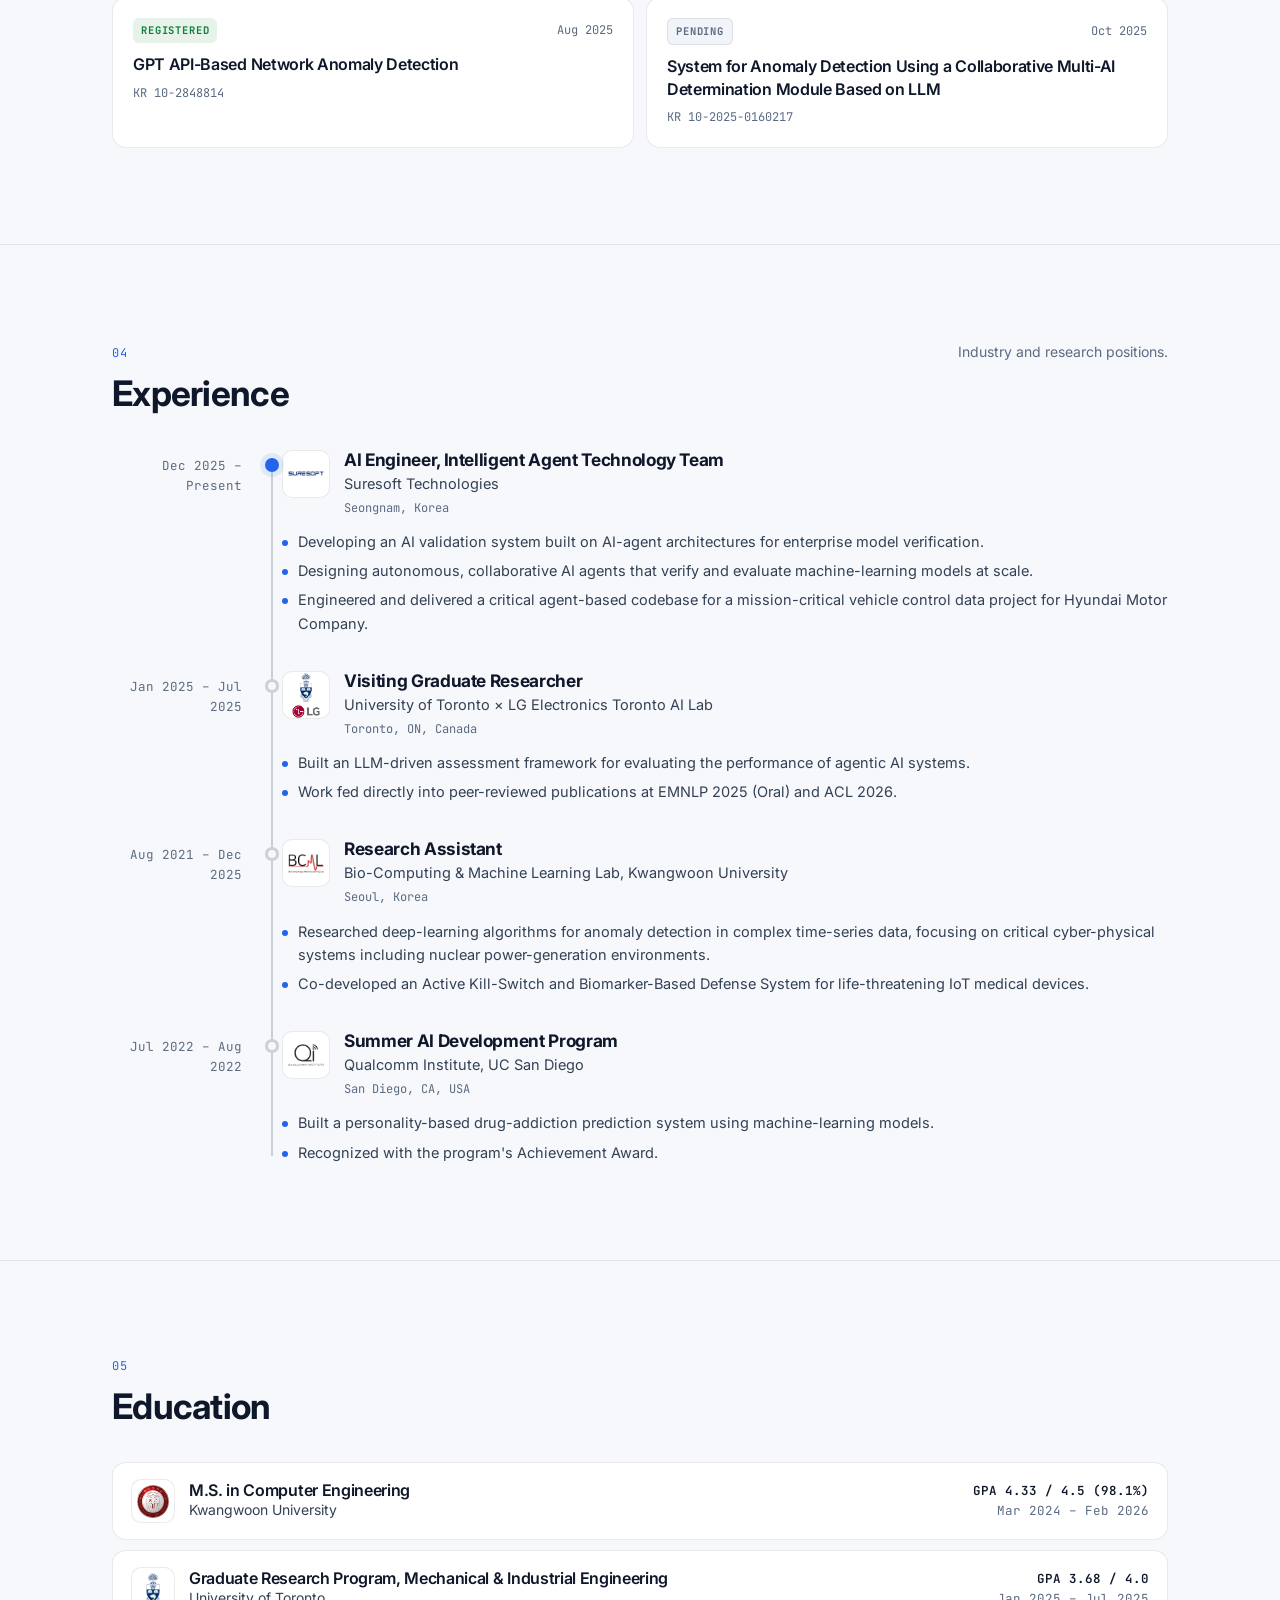
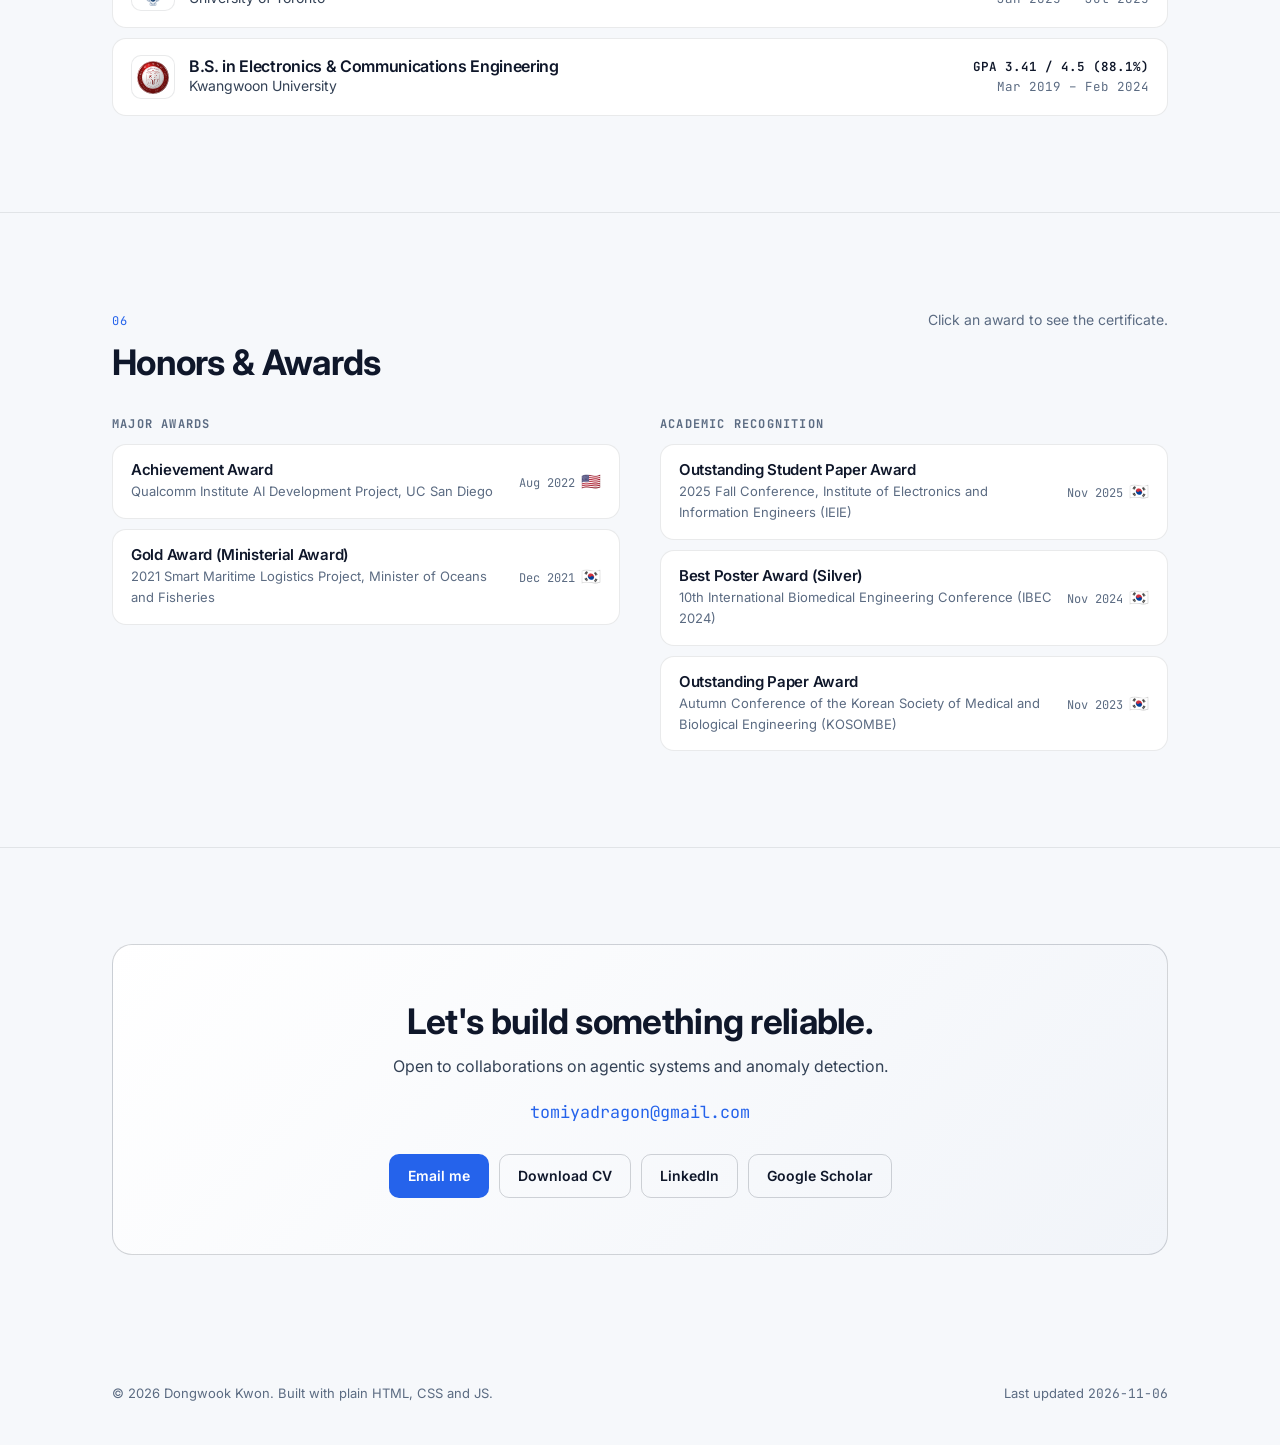
==== commit 63dfed1a: "Keep the homepage wording for the Toronto affiliation and restore the previous CV PDF Co-Authored-By" ====
--- a/index.html
+++ b/index.html
@@ -97,7 +97,7 @@
           <div class="eyebrow" id="hero-role">AI Research Engineer</div>
           <h1 id="hero-name">Dongwook Kwon</h1>
           <p class="tagline" id="hero-tagline">Building reliable, secure autonomous AI: from multi-agent LLM systems to anomaly detection for infrastructure that cannot fail.</p>
-          <p class="affil" id="hero-affil">AI Engineer @ Suresoft Technologies · M.S. Computer Engineering, Kwangwoon University · Visiting Researcher @ LG Electronics Canada × University of Toronto</p>
+          <p class="affil" id="hero-affil">AI Engineer @ Suresoft Technologies · M.S. Computer Engineering, Kwangwoon University · Visiting Researcher @ University of Toronto × LG Electronics Toronto AI Lab</p>
           <div class="cta-row">
             <a class="btn btn-primary" data-link="cv" href="Dongwook_Kwon_CV.pdf" download>
               <svg viewBox="0 0 24 24" fill="none" stroke="currentColor" stroke-width="2" stroke-linecap="round" stroke-linejoin="round"><path d="M12 3v12m0 0 4-4m-4 4-4-4M4 17v3h16v-3"/></svg>
